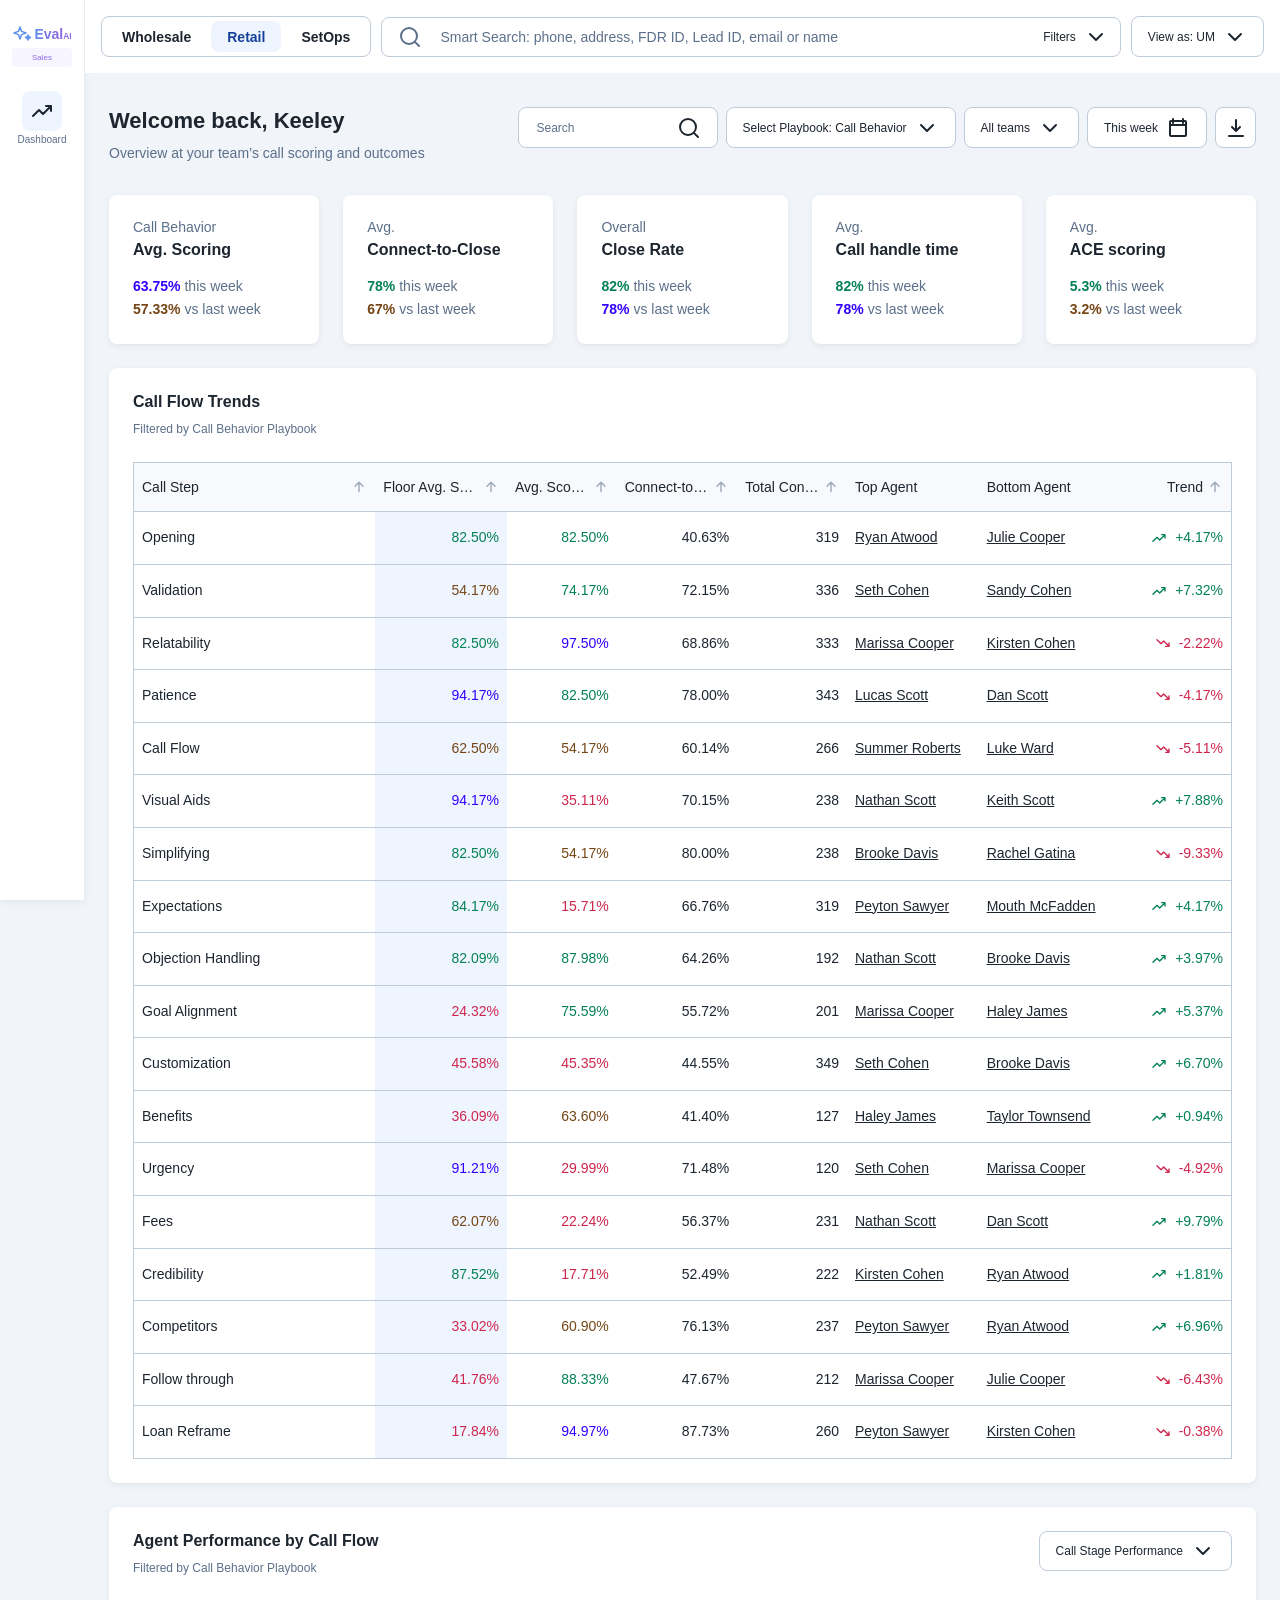
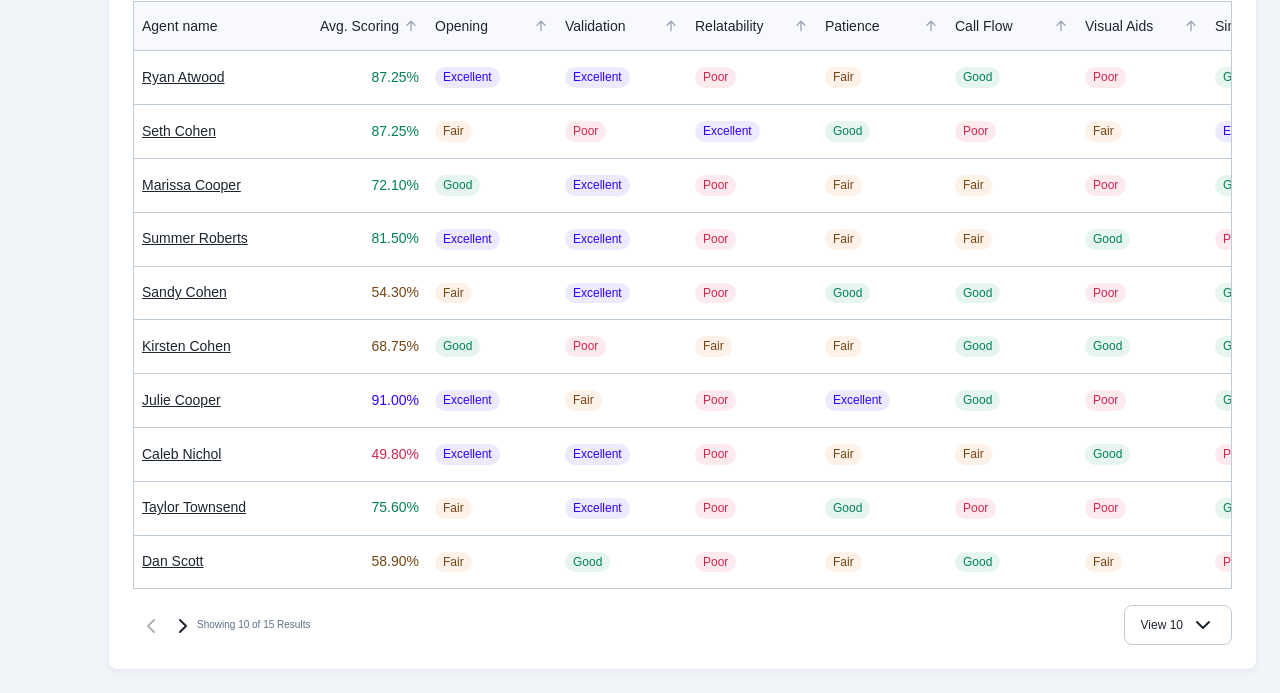
==== index.html @ 0d03b402 "Update EvalAI prototype with SetOps and Wholesale changes" ====
<!doctype html>
<html lang="en">
  <head>
    <meta charset="utf-8" />
    <meta name="viewport" content="width=device-width, initial-scale=1" />
    <title>EvalAI - Sales - Team Overview</title>
    <link rel="stylesheet" href="styles.css" />
    <link rel="stylesheet" href="wholesale.css" />
    <link rel="stylesheet" href="setops.css" />
  </head>
  <body>
    <svg width="0" height="0" style="position: absolute" aria-hidden="true">
      <defs>
        <symbol id="i-search" viewBox="0 0 24 24"><path fill="none" stroke="currentColor" stroke-width="2" stroke-linecap="round" d="M11 19a8 8 0 1 0 0-16 8 8 0 0 0 0 16Zm10 2-4.35-4.35"/></symbol>
        <symbol id="i-chevron" viewBox="0 0 24 24"><path fill="none" stroke="currentColor" stroke-width="2" stroke-linecap="round" stroke-linejoin="round" d="m6 9 6 6 6-6"/></symbol>
        <symbol id="i-calendar" viewBox="0 0 24 24"><path fill="none" stroke="currentColor" stroke-width="2" stroke-linecap="round" stroke-linejoin="round" d="M7 3v4m10-4v4M4 9h16M5 5h14a1 1 0 0 1 1 1v13a1 1 0 0 1-1 1H5a1 1 0 0 1-1-1V6a1 1 0 0 1 1-1Z"/></symbol>
        <symbol id="i-download" viewBox="0 0 24 24"><path fill="none" stroke="currentColor" stroke-width="2" stroke-linecap="round" stroke-linejoin="round" d="M12 4v11m0 0-4-4m4 4 4-4M5 20h14"/></symbol>
        <symbol id="i-sort" viewBox="0 0 24 24"><path fill="none" stroke="currentColor" stroke-width="2" stroke-linecap="round" stroke-linejoin="round" d="M12 19V5m0 0-6 6m6-6 6 6"/></symbol>
        <symbol id="i-trend-up" viewBox="0 0 24 24"><path fill="none" stroke="currentColor" stroke-width="2" stroke-linecap="round" stroke-linejoin="round" d="m3 17 6-6 4 4 8-8m0 0h-5m5 0v5"/></symbol>
        <symbol id="i-trend-down" viewBox="0 0 24 24"><path fill="none" stroke="currentColor" stroke-width="2" stroke-linecap="round" stroke-linejoin="round" d="m3 7 6 6 4-4 8 8m0 0h-5m5 0v-5"/></symbol>
        <symbol id="i-check" viewBox="0 0 24 24"><path fill="none" stroke="currentColor" stroke-width="2" stroke-linecap="round" stroke-linejoin="round" d="m5 12.5 4.5 4.5L19 7.5"/></symbol>
        <symbol id="i-play" viewBox="0 0 16 16"><path fill="currentColor" d="M4.5 2.8v10.4a.5.5 0 0 0 .76.43l8.3-5.2a.5.5 0 0 0 0-.86l-8.3-5.2a.5.5 0 0 0-.76.43Z"/></symbol>
        <symbol id="i-pause" viewBox="0 0 16 16"><path fill="currentColor" d="M4 2.5h2.5v11H4v-11Zm5.5 0H12v11H9.5v-11Z"/></symbol>
        <linearGradient id="achieve-grad" gradientUnits="userSpaceOnUse" x1="0" y1="14.4" x2="5.1" y2="8.7">
          <stop offset="0" stop-color="#1f99ff"/>
          <stop offset="0.5" stop-color="#3300ff"/>
          <stop offset="1" stop-color="#1fa1ff"/>
        </linearGradient>
        <symbol id="i-logo-achieve" viewBox="0 0 16 16">
          <path d="M6.86371 2.33287L3.65619 11.6659L5.08373 12.1582L6.67513 7.5283C6.99731 6.59064 7.91789 3.62012 7.91789 3.62012C7.91789 3.62012 8.83854 6.59064 9.16072 7.5283L10.606 11.7334H12.2029L8.97206 2.33287C8.84644 1.96731 8.45146 1.6001 7.91789 1.6001C7.38439 1.6001 6.98941 1.96731 6.86371 2.33287Z" fill="#1FA1FF"/>
          <path d="M11.6031 5.04167C11.2282 4.85844 11.0725 4.40536 11.2554 4.02964C11.3862 3.76077 11.655 3.60449 11.9347 3.60449C12.0458 3.60449 12.1586 3.62913 12.2652 3.68125L16 5.35982L14.0882 8.98666C13.9054 9.36231 13.4532 9.51836 13.0784 9.33513C12.7034 9.1519 12.5478 8.69882 12.7306 8.3231C12.8414 8.09544 13.2376 7.51693 13.614 6.98434L4.59127 10.0978L4.10136 8.66584L13.1241 5.55239C12.4996 5.36475 11.8306 5.15292 11.6031 5.04167Z" fill="#3300FF"/>
          <path d="M0 11.8789C0 10.7759 0.710234 9.83624 1.6972 9.49561L4.10135 8.66602L4.59126 10.098L2.18889 10.9262C1.79444 11.0623 1.5104 11.438 1.5104 11.8789C1.5104 12.4347 1.96164 12.8869 2.51629 12.8869C2.95627 12.8869 3.33397 12.6035 3.46988 12.208L3.68037 11.5957L5.10791 12.0881L4.8975 12.7007C4.55773 13.6895 3.61703 14.4005 2.51629 14.4005C1.12876 14.4005 0 13.2693 0 11.8789Z" fill="url(#achieve-grad)"/>
        </symbol>
        <symbol id="i-logo-fdr" viewBox="0 0 34 16" fill="#D02529">
          <path d="M0 12.7932L7.57405 16C7.76957 15.4728 7.99515 14.9664 8.24631 14.4829L0 12.7932Z"/>
          <path d="M15.0232 8.85534C15.0466 8.84987 15.0701 8.84558 15.0944 8.83966L11.8079 0.694387L13.5 9.36453C13.9677 9.15982 14.4494 8.99454 14.9462 8.87219L15.0232 8.85534Z"/>
          <path d="M13.1301 9.5348C13.2163 9.49392 13.3024 9.45306 13.3898 9.41361L8.60114 2.05549L11.919 10.2436C12.2853 9.99191 12.6629 9.7664 13.0554 9.57099L13.1301 9.5348Z"/>
          <path d="M11.3799 10.6391C11.5247 10.5242 11.6745 10.4141 11.8268 10.3078L5.71362 4.03259L10.5223 11.3898C10.7744 11.1432 11.037 10.9114 11.3084 10.6934L11.3799 10.6391Z"/>
          <path d="M9.83393 12.1236C10.0285 11.8973 10.2301 11.681 10.4389 11.4728L3.25852 6.54782L9.32787 12.7556C9.47017 12.5645 9.61648 12.3799 9.76768 12.2015L9.83393 12.1236Z"/>
          <path d="M9.24093 12.8741L1.3295 9.50612L8.34321 14.2985C8.39021 14.2128 8.43745 14.1273 8.48578 14.0423L8.54668 13.9382"/>
          <path d="M15.215 0L15.2233 8.81051C15.7635 8.6974 16.3171 8.63385 16.8826 8.62561L15.215 0Z"/>
          <path d="M33.8984 12.7932L26.3243 16C26.1288 15.4728 25.9032 14.9664 25.6521 14.4829L33.8984 12.7932Z"/>
          <path d="M18.8752 8.85534C18.8517 8.84987 18.8283 8.84558 18.804 8.83966L22.0905 0.694387L20.3983 9.36453C19.9307 9.15982 19.449 8.99454 18.9522 8.87219L18.8752 8.85534Z"/>
          <path d="M20.7683 9.5348C20.6821 9.49392 20.596 9.45306 20.5086 9.41361L25.2973 2.05549L21.9794 10.2436C21.6131 9.99191 21.2354 9.7664 20.843 9.57099L20.7683 9.5348Z"/>
          <path d="M22.5185 10.6391C22.3737 10.5242 22.2239 10.4141 22.0716 10.3078L28.1848 4.03259L23.3761 11.3898C23.124 11.1432 22.8614 10.9114 22.59 10.6934L22.5185 10.6391Z"/>
          <path d="M24.0645 12.1236C23.8699 11.8973 23.6683 11.681 23.4595 11.4728L30.6399 6.54782L24.5705 12.7556C24.4282 12.5645 24.2819 12.3799 24.1307 12.2015L24.0645 12.1236Z"/>
          <path d="M24.6575 12.8741L32.5689 9.50612L25.5552 14.2985C25.5082 14.2128 25.461 14.1273 25.4126 14.0423L25.3517 13.9382"/>
          <path d="M18.6834 0L18.6751 8.81051C18.1349 8.6974 17.5813 8.63385 17.0158 8.62561L18.6834 0Z"/>
        </symbol>
        <symbol id="i-sparkle" viewBox="0 0 20 20"><path fill="none" stroke="#5c8feb" stroke-width="1.5" stroke-linejoin="round" d="M8 3l1.6 4.4L14 9l-4.4 1.6L8 15l-1.6-4.4L2 9l4.4-1.6L8 3Zm8 8 .7 1.8 1.8.7-1.8.7L16 16l-.7-1.8-1.8-.7 1.8-.7L16 11Z"/></symbol>
        <symbol id="i-check-circle" viewBox="0 0 24 24"><path fill="none" stroke="currentColor" stroke-width="2" stroke-linecap="round" stroke-linejoin="round" d="M12 21a9 9 0 1 0 0-18 9 9 0 0 0 0 18Zm-4-9 3 3 5-6"/></symbol>
        <symbol id="i-x-circle" viewBox="0 0 24 24"><path fill="none" stroke="currentColor" stroke-width="2" stroke-linecap="round" stroke-linejoin="round" d="M12 21a9 9 0 1 0 0-18 9 9 0 0 0 0 18Zm-3-12 6 6m0-6-6 6"/></symbol>
        <symbol id="i-flag" viewBox="0 0 24 24"><path fill="none" stroke="currentColor" stroke-width="2" stroke-linecap="round" stroke-linejoin="round" d="M5 21V4m0 0h12l-2.5 4L17 12H5"/></symbol>
        <symbol id="i-grid" viewBox="0 0 24 24"><path fill="none" stroke="currentColor" stroke-width="2" stroke-linecap="round" stroke-linejoin="round" d="M4 4h7v7H4V4Zm9 0h7v7h-7V4ZM4 13h7v7H4v-7Zm9 0h7v7h-7v-7Z"/></symbol>
      </defs>
    </svg>

    <nav class="sidenav" aria-label="Primary">
      <div class="logo">
        <div class="logo-mark">
          <svg width="20" height="20"><use href="#i-sparkle" /></svg>
          <span class="logo-text">Eval<small>AI</small></span>
        </div>
        <div class="logo-badge" id="logo-badge">Sales</div>
      </div>
      <a class="nav-item" id="nav-dash" href="#/" aria-current="page">
        <span class="icon-btn"><svg width="24" height="24"><use href="#i-trend-up" /></svg></span>
        Dashboard
      </a>
      <a class="nav-item" id="nav-matrix" href="#/setops/matrix" hidden>
        <span class="icon-btn"><svg width="24" height="24"><use href="#i-grid" /></svg></span>
        Matrix
      </a>
      <a class="nav-item" id="nav-complaints" href="#/wholesale/complaints" hidden>
        <span class="icon-btn"><svg width="24" height="24"><use href="#i-flag" /></svg></span>
        Complaints
      </a>
    </nav>

    <header class="topbar">
      <div class="seg" id="line-toggle" role="group" aria-label="Line of business">
        <button type="button" data-line="Wholesale" aria-pressed="false">Wholesale</button>
        <button type="button" data-line="Retail" aria-pressed="true">Retail</button>
        <button type="button" data-line="SetOps" aria-pressed="false">SetOps</button>
      </div>
      <div class="gs" id="gs">
        <div class="sr-box gs-bar" id="sr-box">
          <svg width="24" height="24"><use href="#i-search" /></svg>
          <span class="sr-toks" id="sr-toks"></span>
          <input id="sr-input" type="text" autocomplete="off" aria-label="Smart Search: find calls by phone, address, FDR ID, Lead ID, email or name" aria-controls="sr-panel" aria-expanded="false" />
          <button class="gs-x" id="sg-x" type="button" aria-label="Clear search and filters" hidden>×</button>
          <button class="sr-btn" id="sr-filter-btn" type="button" aria-expanded="false" aria-controls="sr-panel">
            Filters<span class="sr-badge" id="sr-badge" hidden></span>
            <svg width="24" height="24"><use href="#i-chevron" /></svg>
          </button>
        </div>
        <div class="gs-panel" id="sr-panel" role="region" aria-label="Smart Search options" hidden>
          <div class="sr-group">
            <div class="gs-head">
              <h3>Search by</h3>
              <div class="gs-match" id="sg-match" role="group" aria-label="Match mode">
                <span>Match</span>
                <button class="sr-opt" type="button" data-match="any" aria-pressed="true">Any field</button>
                <button class="sr-opt" type="button" data-match="all" aria-pressed="false">All fields</button>
              </div>
            </div>
            <div class="gs-fields" id="sg-fields">
              <label>Phone (ANI)<input data-sf="phone" type="text" autocomplete="off" placeholder="(480) 555-0142" /></label>
              <label>Address<input data-sf="address" type="text" autocomplete="off" placeholder="123 Main St" /></label>
              <label>Lead ID<input data-sf="lead" type="text" autocomplete="off" placeholder="#482113" /></label>
              <label>FDR ID<input data-sf="fdr" type="text" autocomplete="off" placeholder="FDR-48213" /></label>
              <label>Email<input data-sf="email" type="text" autocomplete="off" placeholder="jane@example.com" /></label>
              <label>Customer name<input data-sf="customer" type="text" autocomplete="off" placeholder="Jane Smith" /></label>
            </div>
            <p class="sr-hint">Fill in one or several fields. Use commas for more than one value in a field (any of them matches). "Any field" returns calls matching any value; "All fields" requires a match in every field you filled in.</p>
          </div>
          <div class="sr-groups" id="sr-groups"></div>
          <div class="sr-groups">
            <div class="sr-group">
              <h3>Call duration (minutes)</h3>
              <div class="sr-range">
                <input id="sr-dur-min" type="number" min="0" step="0.5" placeholder="Min" aria-label="Minimum duration in minutes" />
                <span>to</span>
                <input id="sr-dur-max" type="number" min="0" step="0.5" placeholder="Max" aria-label="Maximum duration in minutes" />
              </div>
            </div>
            <div class="sr-group">
              <h3>Eligible debt (%)</h3>
              <div class="sr-range">
                <input id="sr-debt-min" type="number" min="0" max="100" placeholder="Min" aria-label="Minimum eligible debt percent" />
                <span>to</span>
                <input id="sr-debt-max" type="number" min="0" max="100" placeholder="Max" aria-label="Maximum eligible debt percent" />
              </div>
            </div>
          </div>
          <div class="gs-foot">
            <span class="gs-count" id="sg-count" aria-live="polite"></span>
            <button class="text-btn" id="sg-clear" type="button">Clear all</button>
            <button class="gs-go" id="sg-go" type="button">View results</button>
          </div>
        </div>
      </div>
      <div class="dd" id="dd-role">
        <button class="dd-trigger" type="button" aria-haspopup="listbox" aria-label="View the Sales dashboard as a UM or an SM"></button>
        <div class="dd-menu" role="listbox"></div>
      </div>
      <div class="dd" id="dd-so-user" hidden>
        <button class="dd-trigger" type="button" aria-haspopup="listbox" aria-label="Prototype only: view SetOps as a different user"></button>
        <div class="dd-menu" role="listbox"></div>
      </div>
    </header>

    <!-- SetOps: entry dashboard (3283:5658) -->
    <main class="page" id="page-sodash" hidden>
      <header class="page-header">
        <div>
          <h1 id="sod-h1">Welcome back, Simone</h1>
          <p id="sod-sub">Overview at your teams call scoring and outcomes.</p>
        </div>
        <div class="filters">
          <label class="field">
            <input id="sod-search" type="search" placeholder="Search" aria-label="Search workgroups and agents" />
            <svg width="24" height="24"><use href="#i-search" /></svg>
          </label>
          <div class="dd" id="dd-sod-wg">
            <button class="dd-trigger" type="button" aria-haspopup="listbox"></button>
            <div class="dd-menu" role="listbox"></div>
          </div>
          <div class="dd" id="dd-sod-tag">
            <button class="dd-trigger" type="button" aria-haspopup="listbox"></button>
            <div class="dd-menu" role="listbox"></div>
          </div>
          <div class="dd" id="dd-sod-stage">
            <button class="dd-trigger" type="button" aria-haspopup="listbox"></button>
            <div class="dd-menu" role="listbox"></div>
          </div>
          <div class="dd" id="dd-sod-level">
            <button class="dd-trigger" type="button" aria-haspopup="listbox"></button>
            <div class="dd-menu" role="listbox"></div>
          </div>
          <div class="dd" id="dd-sod-dir">
            <button class="dd-trigger" type="button" aria-haspopup="listbox"></button>
            <div class="dd-menu" role="listbox"></div>
          </div>
          <div class="dd" id="dd-sod-date">
            <button class="dd-trigger" type="button" aria-haspopup="listbox"></button>
            <div class="dd-menu" role="listbox"></div>
          </div>
          <button class="icon-btn" id="sod-download" type="button" aria-label="Download agent performance as CSV">
            <svg width="24" height="24"><use href="#i-download" /></svg>
          </button>
        </div>
      </header>

      <div class="content">
        <section class="kpi-row so-kpis" id="sod-kpis" aria-label="Key metrics"></section>
        <div class="so-split">
          <section class="card">
            <div class="section-head"><h2>Workgroup Performance</h2></div>
            <div class="table-wrap"><table id="sod-wg"></table></div>
          </section>
          <section class="card">
            <div class="section-head"><h2>Performance by Call Stage</h2></div>
            <div class="table-wrap"><table id="sod-stages"></table></div>
          </section>
        </div>

        <section class="card">
          <div class="section-head"><h2>Agent Performance</h2></div>
          <div class="table-wrap"><table id="sod-agents" class="wide"></table></div>
          <nav class="pager" aria-label="Agent table pagination">
            <div class="pager-left">
              <button class="pg-btn pg-prev" id="sod-a-prev" type="button" aria-label="Previous page"><svg width="24" height="24"><use href="#i-chevron" /></svg></button>
              <button class="pg-btn pg-next" id="sod-a-next" type="button" aria-label="Next page"><svg width="24" height="24"><use href="#i-chevron" /></svg></button>
              <span class="pager-text" id="sod-a-text"></span>
            </div>
            <div class="dd up" id="dd-sod-a-size">
              <button class="dd-trigger" type="button" aria-haspopup="listbox"></button>
              <div class="dd-menu" role="listbox"></div>
            </div>
          </nav>
        </section>
      </div>
    </main>

    <!-- SetOps: Agent Matrix (agents by call stage) -->
    <main class="page" id="page-somatrix" hidden>
      <a class="back" href="#/setops"><svg width="16" height="16"><use href="#i-chevron" /></svg>Dashboard</a>
      <header class="page-header">
        <div>
          <h1>Agent Matrix</h1>
          <p id="som-sub"></p>
        </div>
        <div class="filters">
          <label class="field">
            <input id="som-search" type="search" placeholder="Search agents" aria-label="Search agents" />
            <svg width="24" height="24"><use href="#i-search" /></svg>
          </label>
          <div class="dd" id="dd-som-wg">
            <button class="dd-trigger" type="button" aria-haspopup="listbox"></button>
            <div class="dd-menu" role="listbox"></div>
          </div>
          <div class="dd" id="dd-som-sup">
            <button class="dd-trigger" type="button" aria-haspopup="listbox"></button>
            <div class="dd-menu" role="listbox"></div>
          </div>
          <div class="dd" id="dd-som-stage">
            <button class="dd-trigger" type="button" aria-haspopup="listbox"></button>
            <div class="dd-menu" role="listbox"></div>
          </div>
          <div class="dd" id="dd-som-level">
            <button class="dd-trigger" type="button" aria-haspopup="listbox"></button>
            <div class="dd-menu" role="listbox"></div>
          </div>
          <div class="dd" id="dd-som-dir">
            <button class="dd-trigger" type="button" aria-haspopup="listbox"></button>
            <div class="dd-menu" role="listbox"></div>
          </div>
          <button class="icon-btn" id="som-download" type="button" aria-label="Download agent matrix as CSV">
            <svg width="24" height="24"><use href="#i-download" /></svg>
          </button>
        </div>
      </header>

      <div class="content">
        <section class="card">
          <div class="so-legend" id="som-legend" role="group" aria-label="Filter by performance level"></div>
          <div class="table-wrap so-matrix-wrap"><table id="som-grid" class="so-matrix"></table></div>
        </section>
      </div>
    </main>

    <!-- SetOps: Call Records (drill-down from dashboard, matrix and agent view) -->
    <main class="page" id="page-socalls" hidden>
      <a class="back" id="sol-back" href="#/setops"><svg width="16" height="16"><use href="#i-chevron" /></svg><span id="sol-back-name">Dashboard</span></a>
      <header class="page-header">
        <div>
          <h1>Call Records</h1>
          <p id="sol-sub"></p>
        </div>
        <div class="filters">
          <div class="dd" id="dd-sol-agent">
            <button class="dd-trigger" type="button" aria-haspopup="listbox"></button>
            <div class="dd-menu" role="listbox"></div>
          </div>
          <div class="dd" id="dd-sol-wg">
            <button class="dd-trigger" type="button" aria-haspopup="listbox"></button>
            <div class="dd-menu" role="listbox"></div>
          </div>
          <div class="dd" id="dd-sol-stage">
            <button class="dd-trigger" type="button" aria-haspopup="listbox"></button>
            <div class="dd-menu" role="listbox"></div>
          </div>
          <div class="dd" id="dd-sol-level">
            <button class="dd-trigger" type="button" aria-haspopup="listbox"></button>
            <div class="dd-menu" role="listbox"></div>
          </div>
          <div class="dd" id="dd-sol-tag">
            <button class="dd-trigger" type="button" aria-haspopup="listbox"></button>
            <div class="dd-menu" role="listbox"></div>
          </div>
          <div class="dd" id="dd-sol-dir">
            <button class="dd-trigger" type="button" aria-haspopup="listbox"></button>
            <div class="dd-menu" role="listbox"></div>
          </div>
          <button class="icon-btn" id="sol-download" type="button" aria-label="Download call records as CSV">
            <svg width="24" height="24"><use href="#i-download" /></svg>
          </button>
        </div>
      </header>

      <div class="content">
        <section class="kpi-row so-kpis" id="sol-kpis" aria-label="Key metrics"></section>
        <section class="card">
          <div class="section-head"><h2>Calls</h2></div>
          <div class="table-wrap"><table id="sol-table"></table></div>
          <nav class="pager" aria-label="Call records pagination">
            <div class="pager-left">
              <button class="pg-btn pg-prev" id="sol-prev" type="button" aria-label="Previous page"><svg width="24" height="24"><use href="#i-chevron" /></svg></button>
              <button class="pg-btn pg-next" id="sol-next" type="button" aria-label="Next page"><svg width="24" height="24"><use href="#i-chevron" /></svg></button>
              <span class="pager-text" id="sol-text"></span>
            </div>
            <div class="dd up" id="dd-sol-size">
              <button class="dd-trigger" type="button" aria-haspopup="listbox"></button>
              <div class="dd-menu" role="listbox"></div>
            </div>
          </nav>
        </section>
      </div>
    </main>

    <!-- SetOps: agent view, outbound (2470:25844) and inbound (2470:26722) -->
    <main class="page" id="page-soagent" hidden>
      <a class="back" href="#/setops"><svg width="16" height="16"><use href="#i-chevron" /></svg>Dashboard</a>
      <header class="page-header">
        <div>
          <div class="agent-title">
            <span class="avatar" id="soa-avatar" aria-hidden="true"></span>
            <h1 id="soa-name"></h1>
          </div>
        </div>
        <div class="filters">
          <div class="dd" id="dd-soa-tag">
            <button class="dd-trigger" type="button" aria-haspopup="listbox"></button>
            <div class="dd-menu" role="listbox"></div>
          </div>
          <div class="dd" id="dd-soa-stage">
            <button class="dd-trigger" type="button" aria-haspopup="listbox"></button>
            <div class="dd-menu" role="listbox"></div>
          </div>
          <div class="dd" id="dd-soa-dir">
            <button class="dd-trigger" type="button" aria-haspopup="listbox"></button>
            <div class="dd-menu" role="listbox"></div>
          </div>
          <div class="dd" id="dd-soa-date">
            <button class="dd-trigger" type="button" aria-haspopup="listbox"></button>
            <div class="dd-menu" role="listbox"></div>
          </div>
          <button class="icon-btn" id="soa-download" type="button" aria-label="Download recent calls as CSV">
            <svg width="24" height="24"><use href="#i-download" /></svg>
          </button>
        </div>
      </header>

      <div class="content">
        <section class="kpi-row so-kpis" id="soa-kpis" aria-label="Key metrics"></section>

        <section class="card">
          <div class="section-head"><h2>Performance by Call Stage</h2></div>
          <div class="table-wrap"><table id="soa-stages"></table></div>
        </section>

        <section class="card">
          <div class="section-head"><h2>Recent Calls</h2></div>
          <div class="table-wrap"><table id="soa-calls"></table></div>
          <nav class="pager" aria-label="Recent calls pagination">
            <div class="pager-left">
              <button class="pg-btn pg-prev" id="soa-c-prev" type="button" aria-label="Previous page"><svg width="24" height="24"><use href="#i-chevron" /></svg></button>
              <button class="pg-btn pg-next" id="soa-c-next" type="button" aria-label="Next page"><svg width="24" height="24"><use href="#i-chevron" /></svg></button>
              <span class="pager-text" id="soa-c-text"></span>
            </div>
            <div class="dd up" id="dd-soa-c-size">
              <button class="dd-trigger" type="button" aria-haspopup="listbox"></button>
              <div class="dd-menu" role="listbox"></div>
            </div>
          </nav>
        </section>
      </div>
    </main>

    <!-- SetOps: call details, results (2893:8350) and transcript (2885:7672) -->
    <main class="page" id="page-socall" hidden>
      <a class="back" id="soc-back" href="#/setops"><svg width="16" height="16"><use href="#i-chevron" /></svg><span id="soc-back-name"></span></a>
      <header class="page-header">
        <div>
          <h1 id="soc-title"></h1>
        </div>
      </header>

      <div class="cd-grid">
        <aside class="cd-side">
          <section class="card stack" id="soc-overview"></section>
          <section class="card stack" id="soc-steps"></section>
          <section class="card stack" id="soc-summary"></section>
        </aside>
        <section class="card cd-panel">
          <div class="cd-panel-head">
            <div>
              <h2>Call Details</h2>
              <p id="soc-meta"></p>
            </div>
            <div class="cd-tools">
              <div class="seg" id="soc-tabs" role="group" aria-label="Call view">
                <button type="button" data-tab="transcript" aria-pressed="false">Transcript</button>
                <button type="button" data-tab="results" aria-pressed="true">Results</button>
              </div>
              <button class="so-dl" id="soc-download" type="button" aria-label="Download call as CSV">
                <svg width="24" height="24"><use href="#i-download" /></svg>
              </button>
            </div>
          </div>
          <div id="soc-results"></div>
          <div id="soc-transcript" hidden></div>
        </section>
      </div>

      <div class="player" id="soc-player">
        <button class="player-btn" id="soc-play" type="button" aria-label="Play call"></button>
        <div class="player-track" id="soc-track" role="slider" aria-label="Call position" tabindex="0"><i id="soc-fill"></i></div>
        <span class="player-time" id="soc-time"></span>
      </div>
    </main>

    <!-- Wholesale: entry dashboard (4106:13345) -->
    <main class="page" id="page-wsdash" hidden>
      <header class="page-header">
        <div>
          <h1>Welcome back, Nathan</h1>
          <p>An overview of partners and compliance scoring.</p>
        </div>
        <div class="filters">
          <label class="field">
            <input id="wsd-search" type="search" placeholder="Search" aria-label="Search partners" />
            <svg width="24" height="24"><use href="#i-search" /></svg>
          </label>
          <div class="dd" id="dd-wsd-date">
            <button class="dd-trigger" type="button" aria-haspopup="listbox"></button>
            <div class="dd-menu" role="listbox"></div>
          </div>
          <button class="icon-btn" id="wsd-download" type="button" aria-label="Download partner performance as CSV">
            <svg width="24" height="24"><use href="#i-download" /></svg>
          </button>
        </div>
      </header>

      <div class="content">
        <section class="kpi-row ws-kpis" id="wsd-kpis" aria-label="Key metrics"></section>
        <div class="ws-split">
          <section class="card">
            <div class="section-head"><h2>Partner Performance</h2></div>
            <div class="table-wrap"><table id="wsd-partners"></table></div>
          </section>
          <section class="card">
            <div class="section-head"><h2>Category Performance</h2></div>
            <div class="table-wrap"><table id="wsd-cats"></table></div>
          </section>
        </div>
      </div>
    </main>

    <!-- Wholesale: partner overview (4106:14405) -->
    <main class="page" id="page-wspartner" hidden>
      <a class="back" href="#/wholesale"><svg width="16" height="16"><use href="#i-chevron" /></svg>Dashboard</a>
      <header class="page-header">
        <div>
          <h1 id="wp-name"></h1>
          <p>Detailed view for partner’s performance</p>
        </div>
        <div class="filters">
          <label class="field">
            <input id="wp-search" type="search" placeholder="Search" aria-label="Search agents and calls" />
            <svg width="24" height="24"><use href="#i-search" /></svg>
          </label>
          <div class="dd" id="dd-wp-agent">
            <button class="dd-trigger" type="button" aria-haspopup="listbox"></button>
            <div class="dd-menu" role="listbox"></div>
          </div>
          <div class="dd" id="dd-wp-date">
            <button class="dd-trigger" type="button" aria-haspopup="listbox"></button>
            <div class="dd-menu" role="listbox"></div>
          </div>
          <button class="icon-btn" id="wp-download" type="button" aria-label="Download recent calls as CSV">
            <svg width="24" height="24"><use href="#i-download" /></svg>
          </button>
        </div>
      </header>

      <div class="content">
        <section class="kpi-row ws-kpis" id="wp-kpis" aria-label="Key metrics"></section>

        <section class="card">
          <div class="section-head"><h2>Agent Performance</h2></div>
          <div class="table-wrap"><table id="wp-agents"></table></div>
          <nav class="pager" aria-label="Agent table pagination">
            <div class="pager-left">
              <button class="pg-btn pg-prev" id="wp-a-prev" type="button" aria-label="Previous page"><svg width="24" height="24"><use href="#i-chevron" /></svg></button>
              <button class="pg-btn pg-next" id="wp-a-next" type="button" aria-label="Next page"><svg width="24" height="24"><use href="#i-chevron" /></svg></button>
              <span class="pager-text" id="wp-a-text"></span>
            </div>
            <div class="dd up" id="dd-wp-a-size">
              <button class="dd-trigger" type="button" aria-haspopup="listbox"></button>
              <div class="dd-menu" role="listbox"></div>
            </div>
          </nav>
        </section>

        <section class="card">
          <div class="section-head"><h2>Category Performance</h2></div>
          <div class="table-wrap"><table id="wp-cats"></table></div>
        </section>

        <section class="card">
          <div class="section-head"><h2>Complaints</h2><p id="wp-complaints-sub"></p></div>
          <div class="table-wrap"><table id="wp-complaints"></table></div>
        </section>

        <section class="card">
          <div class="section-head"><h2>Recent Calls</h2></div>
          <div class="table-wrap"><table id="wp-calls"></table></div>
          <nav class="pager" aria-label="Recent calls pagination">
            <div class="pager-left">
              <button class="pg-btn pg-prev" id="wp-c-prev" type="button" aria-label="Previous page"><svg width="24" height="24"><use href="#i-chevron" /></svg></button>
              <button class="pg-btn pg-next" id="wp-c-next" type="button" aria-label="Next page"><svg width="24" height="24"><use href="#i-chevron" /></svg></button>
              <span class="pager-text" id="wp-c-text"></span>
            </div>
            <div class="dd up" id="dd-wp-c-size">
              <button class="dd-trigger" type="button" aria-haspopup="listbox"></button>
              <div class="dd-menu" role="listbox"></div>
            </div>
          </nav>
        </section>
      </div>
    </main>

    <!-- Wholesale: agent overview (4106:16429) -->
    <main class="page" id="page-wsagent" hidden>
      <a class="back" id="wa-back" href="#/wholesale"><svg width="16" height="16"><use href="#i-chevron" /></svg><span id="wa-back-name"></span></a>
      <header class="page-header">
        <div>
          <h1 id="wa-name"></h1>
          <div class="subheader">
            <span class="tag"><span class="k">Partner:</span><a class="agent-link" id="wa-partner" href="#/wholesale"></a></span>
          </div>
        </div>
        <div class="filters">
          <label class="field">
            <input id="wa-search" type="search" placeholder="Search" aria-label="Search calls" />
            <svg width="24" height="24"><use href="#i-search" /></svg>
          </label>
          <div class="dd" id="dd-wa-date">
            <button class="dd-trigger" type="button" aria-haspopup="listbox"></button>
            <div class="dd-menu" role="listbox"></div>
          </div>
          <button class="icon-btn" id="wa-download" type="button" aria-label="Download recent calls as CSV">
            <svg width="24" height="24"><use href="#i-download" /></svg>
          </button>
        </div>
      </header>

      <div class="content">
        <section class="kpi-row ws-kpis" id="wa-kpis" aria-label="Key metrics"></section>

        <section class="card">
          <div class="section-head"><h2>Performance by Category</h2></div>
          <div class="table-wrap"><table id="wa-cats"></table></div>
        </section>

        <section class="card">
          <div class="section-head"><h2>Recent Calls</h2></div>
          <div class="table-wrap"><table id="wa-calls"></table></div>
          <nav class="pager" aria-label="Recent calls pagination">
            <div class="pager-left">
              <button class="pg-btn pg-prev" id="wa-c-prev" type="button" aria-label="Previous page"><svg width="24" height="24"><use href="#i-chevron" /></svg></button>
              <button class="pg-btn pg-next" id="wa-c-next" type="button" aria-label="Next page"><svg width="24" height="24"><use href="#i-chevron" /></svg></button>
              <span class="pager-text" id="wa-c-text"></span>
            </div>
            <div class="dd up" id="dd-wa-c-size">
              <button class="dd-trigger" type="button" aria-haspopup="listbox"></button>
              <div class="dd-menu" role="listbox"></div>
            </div>
          </nav>
        </section>
      </div>
    </main>

    <!-- Wholesale: call details, categories (4106:20703) and transcript (4106:21230) -->
    <main class="page" id="page-wscall" hidden>
      <a class="back" id="wc-back" href="#/wholesale"><svg width="16" height="16"><use href="#i-chevron" /></svg><span id="wc-back-name"></span></a>
      <header class="page-header">
        <div>
          <h1>Call Details</h1>
        </div>
        <div class="filters">
          <label class="field" id="wc-search-field" hidden>
            <input id="wc-search" type="search" placeholder="Search" aria-label="Search this call" />
            <svg width="24" height="24"><use href="#i-search" /></svg>
          </label>
          <button class="icon-btn" id="wc-download" type="button" aria-label="Download call as CSV">
            <svg width="24" height="24"><use href="#i-download" /></svg>
          </button>
        </div>
      </header>

      <div class="wcd-banner" id="wc-complaint" hidden></div>

      <section class="card cd-panel">
        <div class="cd-panel-head">
          <div>
            <h2>Call Results</h2>
            <p id="wc-meta"></p>
          </div>
          <div class="cd-tools">
            <div class="dd" id="dd-wc-sort">
              <button class="dd-trigger" type="button" aria-haspopup="listbox"></button>
              <div class="dd-menu" role="listbox"></div>
            </div>
            <div class="seg" id="wc-tabs" role="group" aria-label="Call view">
              <button type="button" data-tab="categories" aria-pressed="true">Categories</button>
              <button type="button" data-tab="transcript" aria-pressed="false">Transcript</button>
            </div>
          </div>
        </div>
        <div id="wc-cats"></div>
        <div id="wc-transcript" hidden></div>
      </section>

      <div class="player" id="wc-player">
        <button class="player-btn" id="wc-play" type="button" aria-label="Play call"></button>
        <div class="player-track" id="wc-track" role="slider" aria-label="Call position" tabindex="0"><i id="wc-fill"></i></div>
        <span class="player-time" id="wc-time"></span>
      </div>
    </main>

    <!-- Wholesale: complaints tracker (possible MVP+) -->
    <main class="page" id="page-wscomplaints" hidden>
      <header class="page-header">
        <div>
          <h1>Complaints</h1>
          <p id="wcl-sub"></p>
        </div>
        <div class="filters">
          <label class="field">
            <input id="wcl-search" type="search" placeholder="Search" aria-label="Search complaints" />
            <svg width="24" height="24"><use href="#i-search" /></svg>
          </label>
          <div class="dd" id="dd-wcl-tier">
            <button class="dd-trigger" type="button" aria-haspopup="listbox"></button>
            <div class="dd-menu" role="listbox"></div>
          </div>
          <div class="dd" id="dd-wcl-status">
            <button class="dd-trigger" type="button" aria-haspopup="listbox"></button>
            <div class="dd-menu" role="listbox"></div>
          </div>
          <div class="dd" id="dd-wcl-partner">
            <button class="dd-trigger" type="button" aria-haspopup="listbox"></button>
            <div class="dd-menu" role="listbox"></div>
          </div>
          <div class="dd" id="dd-wcl-role">
            <button class="dd-trigger" type="button" aria-haspopup="listbox" aria-label="Prototype only: view complaints as a different team"></button>
            <div class="dd-menu" role="listbox"></div>
          </div>
          <button class="icon-btn" id="wcl-download" type="button" aria-label="Download complaints as CSV">
            <svg width="24" height="24"><use href="#i-download" /></svg>
          </button>
        </div>
      </header>

      <div class="content">
        <section class="kpi-row ws-kpis" id="wcl-kpis" aria-label="Key metrics"></section>

        <section class="card">
          <div class="section-head"><h2>Complaint Tracker</h2></div>
          <div class="table-wrap"><table id="wcl-table"></table></div>
          <nav class="pager" aria-label="Complaints pagination">
            <div class="pager-left">
              <button class="pg-btn pg-prev" id="wcl-prev" type="button" aria-label="Previous page"><svg width="24" height="24"><use href="#i-chevron" /></svg></button>
              <button class="pg-btn pg-next" id="wcl-next" type="button" aria-label="Next page"><svg width="24" height="24"><use href="#i-chevron" /></svg></button>
              <span class="pager-text" id="wcl-text"></span>
            </div>
            <div class="dd up" id="dd-wcl-size">
              <button class="dd-trigger" type="button" aria-haspopup="listbox"></button>
              <div class="dd-menu" role="listbox"></div>
            </div>
          </nav>
        </section>

        <section class="card">
          <div class="section-head split">
            <div>
              <h2>Monthly View by Partner</h2>
              <p>Complaints grouped by the month they were received.</p>
            </div>
            <div class="dd" id="dd-wcm-month">
              <button class="dd-trigger" type="button" aria-haspopup="listbox"></button>
              <div class="dd-menu" role="listbox"></div>
            </div>
          </div>
          <div class="table-wrap"><table id="wcm-table"></table></div>
        </section>
      </div>
    </main>

    <!-- Wholesale: complaint details (possible MVP+) -->
    <main class="page" id="page-wscomplaint" hidden>
      <a class="back" id="wcd-back" href="#/wholesale/complaints"><svg width="16" height="16"><use href="#i-chevron" /></svg><span id="wcd-back-name">Complaints</span></a>
      <header class="page-header">
        <div>
          <h1 id="wcd-title"></h1>
          <div class="subheader" id="wcd-tags"></div>
        </div>
      </header>

      <div class="wcd-grid">
        <aside class="wcd-col">
          <section class="card stack" id="wcd-summary"></section>
          <section class="card stack" id="wcd-activity"></section>
        </aside>
        <div class="wcd-col">
          <section class="card stack" id="wcd-progress"></section>
          <section class="card stack" id="wcd-call"></section>
          <section class="card stack" id="wcd-coaching"></section>
        </div>
      </div>
    </main>

    <main class="page" id="page-team">
      <a class="back" id="team-back" href="#/" hidden><svg width="16" height="16"><use href="#i-chevron" /></svg>Department Overview</a>
      <header class="page-header">
        <div>
          <h1 id="team-h1">Welcome back, Keeley</h1>
          <p id="team-sub">Overview at your team’s call scoring and outcomes</p>
        </div>
        <div class="filters">
          <label class="field">
            <input id="search" type="search" placeholder="Search" aria-label="Search" />
            <svg width="24" height="24"><use href="#i-search" /></svg>
          </label>
          <div class="dd" id="dd-playbook" data-prefix="Select Playbook: ">
            <button class="dd-trigger" type="button" aria-haspopup="listbox"></button>
            <div class="dd-menu" role="listbox"></div>
          </div>
          <div class="dd" id="dd-team">
            <button class="dd-trigger" type="button" aria-haspopup="listbox"></button>
            <div class="dd-menu" role="listbox"></div>
          </div>
          <div class="dd" id="dd-date" data-icon="calendar">
            <button class="dd-trigger" type="button" aria-haspopup="listbox"></button>
            <div class="dd-menu" role="listbox"></div>
          </div>
          <button class="icon-btn" id="download" type="button" aria-label="Download agent table as CSV">
            <svg width="24" height="24"><use href="#i-download" /></svg>
          </button>
        </div>
      </header>

      <div class="content">
        <section class="kpi-row" id="kpis" aria-label="Key metrics"></section>

        <section class="card">
          <div class="section-head">
            <h2>Call Flow Trends</h2>
            <p class="filter-note">Filtered by Call Behavior Playbook</p>
          </div>
          <div class="table-wrap">
            <table id="steps-table"></table>
          </div>
        </section>

        <section class="card">
          <div class="section-head split">
            <div>
              <h2 id="agents-title"></h2>
              <p id="agents-note"></p>
            </div>
            <div class="dd" id="dd-view">
              <button class="dd-trigger" type="button" aria-haspopup="listbox"></button>
              <div class="dd-menu" role="listbox"></div>
            </div>
          </div>
          <div class="table-wrap">
            <table id="agents-table"></table>
          </div>
          <nav class="pager" aria-label="Agent table pagination">
            <div class="pager-left">
              <button class="pg-btn pg-prev" id="pg-prev" type="button" aria-label="Previous page"><svg width="24" height="24"><use href="#i-chevron" /></svg></button>
              <button class="pg-btn pg-next" id="pg-next" type="button" aria-label="Next page"><svg width="24" height="24"><use href="#i-chevron" /></svg></button>
              <span class="pager-text" id="pager-text"></span>
            </div>
            <div class="dd up" id="dd-size">
              <button class="dd-trigger" type="button" aria-haspopup="listbox"></button>
              <div class="dd-menu" role="listbox"></div>
            </div>
          </nav>
        </section>
      </div>
    </main>

    <main class="page" id="page-search" hidden>
      <header class="page-header">
        <div>
          <h1>Call Results</h1>
          <p>Use the Smart Search in the top bar to find calls by phone number, address, FDR ID, Lead ID, email or name</p>
        </div>
        <div class="filters">
          <div class="dd" id="dd-sr-playbook">
            <button class="dd-trigger" type="button" aria-haspopup="listbox"></button>
            <div class="dd-menu" role="listbox"></div>
          </div>
          <button class="icon-btn" id="sr-download" type="button" aria-label="Download call results as CSV">
            <svg width="24" height="24"><use href="#i-download" /></svg>
          </button>
        </div>
      </header>

      <div class="content">
        <section class="card stack sr-card" id="sr-card" hidden>
          <div class="sr-active" id="sr-active" hidden></div>
          <div class="sr-lead" id="sr-lead" hidden></div>
        </section>

        <section class="card">
          <div class="section-head split">
            <div>
              <h2>Calls</h2>
              <p id="sr-note"></p>
            </div>
            <div class="sr-tools">
              <div class="seg" role="group" aria-label="Highlight">
                <button type="button" id="sr-hl" aria-pressed="false" title="Marks the top and bottom 10% in each numeric column">Highlight top / bottom</button>
              </div>
              <div class="dd" id="dd-sr-view">
                <button class="dd-trigger" type="button" aria-haspopup="listbox"></button>
                <div class="dd-menu" role="listbox"></div>
              </div>
            </div>
          </div>
          <div class="table-wrap">
            <table id="sr-table" class="wide"></table>
          </div>
          <nav class="pager" aria-label="Call results pagination">
            <div class="pager-left">
              <button class="pg-btn pg-prev" id="sr-prev" type="button" aria-label="Previous page"><svg width="24" height="24"><use href="#i-chevron" /></svg></button>
              <button class="pg-btn pg-next" id="sr-next" type="button" aria-label="Next page"><svg width="24" height="24"><use href="#i-chevron" /></svg></button>
              <span class="pager-text" id="sr-pager-text"></span>
            </div>
            <div class="dd up" id="dd-sr-size">
              <button class="dd-trigger" type="button" aria-haspopup="listbox"></button>
              <div class="dd-menu" role="listbox"></div>
            </div>
          </nav>
        </section>
      </div>
    </main>

    <main class="page" id="page-agent" hidden>
      <a class="back" id="ag-back" href="#/"><svg width="16" height="16"><use href="#i-chevron" /></svg>Team Overview</a>
      <header class="page-header">
        <div>
          <div class="agent-title">
            <span class="avatar" id="ag-avatar" aria-hidden="true"></span>
            <h1 id="ag-name"></h1>
          </div>
          <div class="subheader">
            <span class="tag"><span class="k">Email</span><span id="ag-email"></span></span>
            <span class="divider"></span>
            <span class="tag"><span class="k">UM:</span><span id="ag-um"></span></span>
          </div>
        </div>
        <div class="filters">
          <label class="field">
            <input id="ag-search" type="search" placeholder="Search" aria-label="Search calls" />
            <svg width="24" height="24"><use href="#i-search" /></svg>
          </label>
          <div class="dd" id="dd-ag-playbook">
            <button class="dd-trigger" type="button" aria-haspopup="listbox"></button>
            <div class="dd-menu" role="listbox"></div>
          </div>
          <div class="dd" id="dd-ag-date">
            <button class="dd-trigger" type="button" aria-haspopup="listbox"></button>
            <div class="dd-menu" role="listbox"></div>
          </div>
          <button class="icon-btn" id="ag-download" type="button" aria-label="Download recent calls as CSV">
            <svg width="24" height="24"><use href="#i-download" /></svg>
          </button>
        </div>
      </header>

      <div class="content">
        <section class="kpi-row" id="ag-kpis" aria-label="Key metrics"></section>

        <section class="card stack">
          <div class="section-head split">
            <div>
              <h2>Playbook Trends</h2>
              <p id="pt-note"></p>
            </div>
          </div>
          <div class="legend" id="pt-legend"></div>
          <div class="chart-box">
            <div class="chart-main">
              <div class="y-axis" id="pt-y"></div>
              <div class="plot" id="pt-plot"></div>
            </div>
            <div class="x-axis" id="pt-x"></div>
          </div>
        </section>

        <section class="card stack">
          <div class="section-head split">
            <div>
              <h2>Call Flow Trends</h2>
              <p id="chart-note"></p>
            </div>
            <div class="dd" id="dd-range">
              <button class="dd-trigger" type="button" aria-haspopup="listbox"></button>
              <div class="dd-menu" role="listbox"></div>
            </div>
          </div>
          <div class="legend" id="legend"></div>
          <div class="chart-box">
            <div class="chart-main">
              <div class="y-axis" id="y-axis"></div>
              <div class="plot" id="plot"></div>
            </div>
            <div class="x-axis" id="x-axis"></div>
          </div>
          <div class="chart-foot">
            <button class="btn-secondary" id="perf-overview" type="button">Call Performance Overview</button>
          </div>
        </section>

        <section class="card">
          <div class="section-head">
            <h2>Recent Calls</h2>
            <p id="calls-note"></p>
          </div>
          <div class="table-wrap">
            <table id="calls-table" class="wide"></table>
          </div>
        </section>
      </div>
    </main>

    <main class="page" id="page-overview" hidden>
      <a class="back" id="ov-back" href="#/"><svg width="16" height="16"><use href="#i-chevron" /></svg><span id="ov-back-name"></span></a>
      <header class="page-header">
        <div>
          <div class="agent-title">
            <span class="avatar" id="ov-avatar" aria-hidden="true"></span>
            <h1 id="ov-name"></h1>
          </div>
          <div class="subheader">
            <span class="tag"><span class="k">Email</span><span id="ov-email"></span></span>
            <span class="divider"></span>
            <span class="tag"><span class="k">UM:</span><span id="ov-um"></span></span>
          </div>
        </div>
        <div class="filters">
          <label class="field">
            <input id="ov-search" type="search" placeholder="Search" aria-label="Search citations" />
            <svg width="24" height="24"><use href="#i-search" /></svg>
          </label>
          <div class="dd" id="dd-ov-playbook">
            <button class="dd-trigger" type="button" aria-haspopup="listbox"></button>
            <div class="dd-menu" role="listbox"></div>
          </div>
          <button class="icon-btn" id="ov-download" type="button" aria-label="Download citations as CSV">
            <svg width="24" height="24"><use href="#i-download" /></svg>
          </button>
        </div>
      </header>

      <div class="content">
        <section class="card stack">
          <div class="section-head split">
            <h2 id="ov-title"></h2>
            <div class="ov-filters">
              <div class="dd" id="dd-ov-stage">
                <button class="dd-trigger" type="button" aria-haspopup="listbox"></button>
                <div class="dd-menu" role="listbox"></div>
              </div>
              <div class="dd" id="dd-ov-grade">
                <button class="dd-trigger" type="button" aria-haspopup="listbox"></button>
                <div class="dd-menu" role="listbox"></div>
              </div>
            </div>
          </div>
          <div class="ov-toolbar">
            <span id="ov-count"></span>
            <button class="text-btn expand-btn" id="ov-expand" type="button"></button>
          </div>
          <div class="stages" id="ov-stages"></div>
        </section>
      </div>
    </main>

    <main class="page" id="page-call" hidden>
      <a class="back" id="cd-back" href="#/"><svg width="16" height="16"><use href="#i-chevron" /></svg><span id="cd-back-name"></span></a>
      <header class="page-header">
        <div>
          <h1>Call Details</h1>
          <div class="subheader">
            <span class="tag"><span class="k">Client:</span><span id="cd-client"></span><span id="cd-brand" class="brand"></span></span>
            <span class="divider"></span>
            <span class="tag"><span class="k">Lead ID:</span><button class="link-btn" id="cd-lead" type="button" title="View all calls for this lead"></button></span>
            <span class="divider"></span>
            <span class="tag"><span class="k">Customer Phone</span><span id="cd-phone"></span></span>
          </div>
        </div>
        <div class="filters">
          <label class="field">
            <input id="cd-search" type="search" placeholder="Search" aria-label="Search this call" />
            <svg width="24" height="24"><use href="#i-search" /></svg>
          </label>
          <div class="dd" id="dd-cd-playbook">
            <button class="dd-trigger" type="button" aria-haspopup="listbox"></button>
            <div class="dd-menu" role="listbox"></div>
          </div>
          <button class="icon-btn" id="cd-download" type="button" aria-label="Download transcript as CSV">
            <svg width="24" height="24"><use href="#i-download" /></svg>
          </button>
        </div>
      </header>

      <div class="cd-grid">
        <aside class="cd-side">
          <section class="card stack" id="cd-summary"></section>
          <section class="card stack" id="cd-insights"></section>
        </aside>
        <section class="card cd-panel">
          <div class="cd-panel-head">
            <div>
              <h2 id="cd-pb-title"></h2>
              <p id="cd-meta"></p>
            </div>
            <div class="cd-tools">
              <div class="dd" id="dd-cd-grade">
                <button class="dd-trigger" type="button" aria-haspopup="listbox"></button>
                <div class="dd-menu" role="listbox"></div>
              </div>
              <div class="seg" id="cd-tabs" role="group" aria-label="Call view">
                <button type="button" data-tab="results" aria-pressed="true">Results</button>
                <button type="button" data-tab="transcript" aria-pressed="false">Transcript</button>
                <button type="button" data-tab="timeline" aria-pressed="false">Timeline</button>
              </div>
            </div>
          </div>
          <div id="cd-results"></div>
          <div id="cd-transcript" hidden></div>
          <div id="cd-timeline" hidden></div>
        </section>
      </div>

      <div class="player" id="cd-player">
        <button class="player-btn" id="cd-play" type="button" aria-label="Play call"></button>
        <div class="player-track" id="cd-track" role="slider" aria-label="Call position" tabindex="0"><i id="cd-fill"></i></div>
        <span class="player-time" id="cd-time"></span>
      </div>
    </main>

    <div class="toast" id="toast" role="status"></div>
    <div class="ws-tip" id="ws-tip" role="tooltip" hidden></div>
    <script src="app.js"></script>
    <script src="wholesale.js"></script>
    <script src="complaints.js"></script>
    <script src="setops.js"></script>
  </body>
</html>
---- styles.css ----
:root {
  --bg-page: #f1f4f9;
  --bg-primary: #ffffff;
  --bg-secondary: #f8f9fc;
  --bg-accent-light: #eff5ff;
  --border-primary: #c0cbd8;
  --border-opaque: #e7ecf3;
  --content-primary: #1d252f;
  --content-secondary: #5c708a;
  --content-accent: #3300ff;
  --content-positive: #048155;
  --content-warning: #754515;
  --content-negative: #cf264e;
  --purple-50: #f7f5ff;
  --purple-300: #8a6ae2;
  --cobalt-300: #5c8feb;
  --radius-sm: 4px;
  --radius-md: 8px;
  --shadow-3: 0 2.5px 7px rgba(29, 37, 47, 0.06), 0 1px 1.8px rgba(29, 37, 47, 0.01),
    0 0.3px 1.5px rgba(20, 46, 87, 0.03);
  --font: "Ultramarine", "Inter", -apple-system, BlinkMacSystemFont, "Segoe UI", Roboto, sans-serif;
}

* {
  box-sizing: border-box;
  margin: 0;
}

body {
  font-family: var(--font);
  background: var(--bg-page);
  color: var(--content-primary);
  min-width: 1280px;
}

[hidden] {
  display: none !important;
}

button {
  font: inherit;
  color: inherit;
  cursor: pointer;
}

svg {
  display: block;
  flex-shrink: 0;
}

/* ---------- Sidenav ---------- */
.sidenav {
  position: fixed;
  inset: 0 auto 0 0;
  width: 85px;
  background: var(--bg-primary);
  border-right: 1px solid var(--border-opaque);
  box-shadow: var(--shadow-3);
  display: flex;
  flex-direction: column;
  align-items: center;
  padding: 24px 12px;
  gap: 24px;
  z-index: 10;
}

.logo {
  display: flex;
  flex-direction: column;
  gap: 4px;
  align-items: stretch;
}

.logo-mark {
  display: flex;
  align-items: center;
  justify-content: center;
  gap: 2px;
}

.logo-text {
  font-weight: 700;
  font-size: 14px;
  line-height: 1.2;
  background: linear-gradient(94deg, var(--cobalt-300) 0.5%, var(--purple-300) 61%);
  -webkit-background-clip: text;
  background-clip: text;
  color: transparent;
}

.logo-text small {
  font-size: 8.32px;
}

.logo-badge {
  background: var(--purple-50);
  color: var(--purple-300);
  font-size: 8px;
  line-height: 1.4;
  text-align: center;
  padding: 4px;
  border-radius: var(--radius-sm);
}

.nav-item {
  display: flex;
  flex-direction: column;
  align-items: center;
  gap: 2px;
  background: none;
  border: 0;
  font-size: 10px;
  line-height: 1.4;
  color: var(--content-secondary);
  text-decoration: none;
}

.icon-btn {
  width: 40px;
  height: 40px;
  display: grid;
  place-items: center;
  border: 0;
  border-radius: var(--radius-md);
  background: transparent;
  color: var(--content-primary);
}

.nav-item[aria-current="page"] .icon-btn {
  background: var(--bg-accent-light);
}

.nav-item:hover .icon-btn,
.icon-btn:hover {
  background: var(--bg-accent-light);
}

/* ---------- Top bar (line of business) ---------- */
.topbar {
  margin: 0 0 10px 85px;
  padding: 16px;
  display: flex;
  align-items: center;
  gap: 10px;
  background: var(--bg-primary);
}

.topbar .seg button {
  height: 31px;
  padding: 0 16px;
  font-size: 14px;
  font-weight: 700;
}

.topbar .field {
  height: 40px;
  max-width: none;
  padding: 0 16px;
}

.topbar .field input {
  font-size: 14px;
  order: 1;
}

.topbar .field svg {
  order: 2;
}

.line-empty {
  display: flex;
  flex-direction: column;
  align-items: flex-start;
  gap: 16px;
}

.line-empty h2 {
  font-size: 16px;
  font-weight: 700;
}

.line-empty p {
  font-size: 14px;
  color: var(--content-secondary);
}

/* ---------- Page ---------- */
.page {
  margin-left: 85px;
  padding: 24px;
  display: flex;
  flex-direction: column;
  gap: 32px;
}

.page-header {
  display: flex;
  justify-content: space-between;
  align-items: flex-start;
  gap: 24px;
}

.page-header h1 {
  font-size: 22px;
  line-height: 1.3;
  font-weight: 700;
  white-space: nowrap;
}

.page-header p {
  font-size: 14px;
  line-height: 1.4;
  color: var(--content-secondary);
  margin-top: 8px;
  white-space: nowrap;
}

.filters {
  display: flex;
  align-items: flex-end;
  justify-content: flex-end;
  gap: 8px;
  flex: 1;
  min-width: 0;
}

.field,
.dd-trigger,
.filters .icon-btn {
  height: 41px;
  border: 1px solid var(--border-primary);
  border-radius: var(--radius-md);
  background: var(--bg-primary);
}

.field {
  display: flex;
  align-items: center;
  gap: 8px;
  padding: 0 16px;
  flex: 1;
  max-width: 200px;
  min-width: 120px;
}

.field input {
  flex: 1;
  min-width: 0;
  border: 0;
  outline: 0;
  background: transparent;
  font: inherit;
  font-size: 12px;
  color: var(--content-primary);
}

.field input::placeholder {
  color: var(--content-secondary);
}

.field:focus-within,
.dd-trigger:focus-visible,
.dd[data-open="true"] .dd-trigger {
  border-color: var(--content-accent);
  outline: 0;
}

.dd {
  position: relative;
}

.dd-trigger {
  display: flex;
  align-items: center;
  gap: 8px;
  padding: 0 16px;
  font-size: 12px;
  white-space: nowrap;
}

.dd-menu {
  display: none;
  position: absolute;
  top: calc(100% + 4px);
  right: 0;
  min-width: 100%;
  background: var(--bg-primary);
  border: 1px solid var(--border-opaque);
  border-radius: var(--radius-md);
  box-shadow: var(--shadow-3);
  padding: 4px;
  z-index: 20;
}

.dd[data-open="true"] .dd-menu {
  display: block;
}

.dd-option {
  display: block;
  width: 100%;
  text-align: left;
  background: none;
  border: 0;
  padding: 8px 12px;
  border-radius: var(--radius-sm);
  font-size: 12px;
  white-space: nowrap;
}

.dd-option:hover {
  background: var(--bg-secondary);
}

.dd-option[aria-selected="true"] {
  background: var(--bg-accent-light);
  color: var(--content-accent);
}

.filters .icon-btn {
  width: 41px;
}

/* ---------- Content ---------- */
.content {
  display: flex;
  flex-direction: column;
  gap: 24px;
}

.card {
  background: var(--bg-primary);
  border-radius: var(--radius-md);
  box-shadow: var(--shadow-3);
  padding: 24px;
}

.kpi-row {
  display: flex;
  gap: 24px;
}

.kpi-row .card {
  flex: 1;
  min-width: 0;
  display: flex;
  flex-direction: column;
  gap: 16px;
  white-space: nowrap;
}

.kpi-label {
  font-size: 14px;
  line-height: 1.2;
  font-weight: 500;
  color: var(--content-secondary);
}

.kpi-title {
  font-size: 16px;
  line-height: 1.3;
  font-weight: 700;
  margin-top: 4px;
}

.kpi-metric {
  display: flex;
  flex-direction: column;
  gap: 4px;
  font-size: 14px;
  line-height: 1.4;
}

.kpi-metric div {
  display: flex;
  gap: 4px;
  align-items: baseline;
}

.kpi-metric b {
  font-weight: 700;
}

.kpi-metric span {
  color: var(--content-secondary);
}

.section-head {
  margin-bottom: 24px;
}

.section-head h2 {
  font-size: 16px;
  line-height: 1.3;
  font-weight: 700;
}

.section-head p {
  font-size: 12px;
  line-height: 1.4;
  color: var(--content-secondary);
  margin-top: 8px;
}

/* ---------- Tables ---------- */
.table-wrap {
  border: 1px solid var(--border-primary);
  overflow-x: auto;
}

table {
  width: 100%;
  border-collapse: collapse;
  table-layout: fixed;
  font-size: 14px;
}

thead th {
  background: var(--bg-secondary);
  border-bottom: 1px solid var(--border-primary);
  font-weight: 500;
  line-height: 1.2;
  padding: 0;
  text-align: left;
}

thead th.num {
  text-align: right;
}

.th-btn {
  display: flex;
  align-items: center;
  gap: 4px;
  width: 100%;
  padding: 16px 8px;
  background: none;
  border: 0;
  text-align: inherit;
  font-weight: 500;
  line-height: 1.2;
  white-space: nowrap;
}

.th-btn .label {
  flex: 1;
  overflow: hidden;
  text-overflow: ellipsis;
  text-align: left;
}

th.num .th-btn .label {
  text-align: right;
}

.th-btn:hover {
  background: var(--bg-accent-light);
}

.th-btn .sort {
  color: var(--content-secondary);
  opacity: 0.6;
  transition: transform 0.15s, opacity 0.15s;
}

.th-btn[data-dir] .sort {
  opacity: 1;
  color: var(--content-primary);
}

.th-btn[data-dir="desc"] .sort {
  transform: rotate(180deg);
}

.th-plain {
  padding: 16px 8px;
  display: block;
  white-space: nowrap;
}

tbody td {
  border-bottom: 1px solid var(--border-primary);
  padding: 16px 8px;
  line-height: 1.4;
  overflow: hidden;
  text-overflow: ellipsis;
  white-space: nowrap;
}

tbody tr:last-child td {
  border-bottom: 0;
}

tbody tr:hover td {
  background: var(--bg-secondary);
}

tbody td.num {
  text-align: right;
}

tbody td.bold {
  font-weight: 700;
}

table.wide {
  min-width: 1331px;
}

tbody td.hl {
  background: var(--bg-accent-light);
}

td.trend .cell {
  display: flex;
  justify-content: flex-end;
  align-items: center;
  gap: 8px;
}

.tone-accent {
  color: var(--content-accent);
}

.tone-positive {
  color: var(--content-positive);
}

.tone-warning {
  color: var(--content-warning);
}

.tone-negative {
  color: var(--content-negative);
}

.chip {
  display: inline-block;
  padding: 2px 8px;
  border-radius: 999px;
  font-size: 12px;
  line-height: 1.4;
}

.chip-Excellent {
  background: #eceaff;
  color: var(--content-accent);
}

.chip-Good {
  background: #e6f6ef;
  color: var(--content-positive);
}

.chip-Fair {
  background: #fdf1e8;
  color: var(--content-warning);
}

.chip-Poor {
  background: #fdeaee;
  color: var(--content-negative);
}

.chip-Incomplete {
  background: #eff2f8;
  color: var(--content-secondary);
}

/* ---------- Segmented toggle ---------- */
.seg {
  display: inline-flex;
  gap: 4px;
  padding: 4px;
  border: 1px solid var(--border-primary);
  border-radius: var(--radius-md);
  background: var(--bg-primary);
}

.seg button {
  height: 33px;
  padding: 0 12px;
  border: 0;
  border-radius: var(--radius-md);
  background: transparent;
  font-size: 12px;
  white-space: nowrap;
}

.seg button:hover {
  background: var(--bg-secondary);
}

.seg button[aria-pressed="true"] {
  background: var(--bg-accent-light);
  color: #154199;
}

.role-toggle {
  flex-shrink: 0;
}

/* Compact vertical version in the 85px side nav. */
.sidenav .role-toggle {
  margin-top: auto;
  flex-direction: column;
  align-items: stretch;
  gap: 2px;
  padding: 2px;
}

.sidenav .role-toggle button {
  height: 24px;
  padding: 0 10px;
  font-size: 10px;
  font-weight: 700;
}

.empty {
  padding: 24px;
  text-align: center;
  color: var(--content-secondary);
}

.toast {
  position: fixed;
  bottom: 24px;
  left: 50%;
  transform: translateX(-50%);
  background: var(--content-primary);
  color: #fff;
  font-size: 12px;
  padding: 10px 16px;
  border-radius: var(--radius-md);
  opacity: 0;
  pointer-events: none;
  transition: opacity 0.2s;
}

.toast.show {
  opacity: 1;
}

/* ---------- Agent table header, pager ---------- */
.section-head.split {
  display: flex;
  justify-content: space-between;
  align-items: flex-start;
  gap: 24px;
}

.section-head .dd-trigger,
.pager .dd-trigger {
  height: 40px;
}

.dd.up .dd-menu {
  top: auto;
  bottom: calc(100% + 4px);
}

.pager {
  display: flex;
  justify-content: space-between;
  align-items: center;
  margin-top: 8px;
  padding-top: 8px;
}

.pager-left {
  display: flex;
  align-items: center;
  gap: 8px;
}

.pg-btn {
  width: 24px;
  height: 24px;
  display: grid;
  place-items: center;
  border: 0;
  border-radius: var(--radius-sm);
  background: none;
}

.pg-btn:hover:not(:disabled) {
  background: var(--bg-accent-light);
}

.pg-btn:disabled {
  opacity: 0.35;
  cursor: default;
}

.pg-prev svg {
  transform: rotate(90deg);
}

.pg-next svg {
  transform: rotate(-90deg);
}

.pager-text {
  font-size: 10px;
  line-height: 1.4;
  color: var(--content-secondary);
}

.agent-link,
.link-btn {
  color: var(--content-primary);
  text-decoration: underline;
  background: none;
  border: 0;
  padding: 0;
  font: inherit;
}

.agent-link:hover,
.link-btn:hover {
  color: var(--content-accent);
}

.text-btn {
  background: none;
  border: 0;
  padding: 0;
  font-size: 12px;
  font-weight: 700;
  color: var(--content-accent);
}

.text-btn:hover {
  text-decoration: underline;
}

.mark {
  color: var(--content-secondary);
  display: flex;
}

/* ---------- Agent overview ---------- */
.back {
  display: inline-flex;
  align-items: center;
  gap: 4px;
  align-self: flex-start;
  margin-bottom: -16px;
  font-size: 12px;
  color: var(--content-secondary);
  text-decoration: none;
}

.back svg {
  transform: rotate(90deg);
}

.back:hover {
  color: var(--content-accent);
}

.agent-title {
  display: flex;
  align-items: center;
  gap: 8px;
}

.avatar {
  width: 36px;
  height: 36px;
  border-radius: 50%;
  display: grid;
  place-items: center;
  background: var(--bg-accent-light);
  color: var(--content-accent);
  font-size: 12px;
  font-weight: 700;
}

.subheader {
  display: flex;
  align-items: center;
  gap: 16px;
  margin-top: 8px;
  font-size: 16px;
  line-height: 1.4;
  white-space: nowrap;
}

.subheader .tag {
  display: flex;
  gap: 8px;
}

.subheader .k {
  color: var(--content-secondary);
}

.divider {
  width: 1px;
  height: 24px;
  background: var(--border-primary);
}

.card.stack {
  display: flex;
  flex-direction: column;
  gap: 24px;
}

.stack .section-head {
  margin-bottom: 0;
}

.legend {
  display: flex;
  flex-wrap: wrap;
  gap: 8px 24px;
}

.legend-item {
  display: flex;
  align-items: center;
  gap: 8px;
  padding: 0;
  border: 0;
  background: none;
  font-size: 14px;
  line-height: 1.4;
}

.legend-item .dot {
  width: 10px;
  height: 10px;
  border-radius: 50%;
}

.legend-item[aria-pressed="false"] {
  opacity: 0.4;
}

.chart-box {
  display: flex;
  flex-direction: column;
  gap: 8px;
}

.chart-main {
  display: flex;
  gap: 16px;
}

.y-axis {
  position: relative;
  width: 36px;
  height: 300px;
  font-size: 12px;
  line-height: 1.4;
  text-align: right;
}

.y-axis span {
  position: absolute;
  right: 0;
  transform: translateY(-50%);
}

.plot {
  position: relative;
  flex: 1;
  min-width: 0;
  height: 300px;
  margin-right: 6px;
}

.plot svg {
  position: absolute;
  inset: 0;
  overflow: visible;
}

.x-axis {
  position: relative;
  height: 40px;
  margin-left: 52px;
  margin-right: 6px;
  font-size: 12px;
  line-height: 1.4;
}

.x-axis span {
  position: absolute;
  top: 0;
  white-space: nowrap;
  text-align: center;
}

.chart-tip {
  display: none;
  position: absolute;
  top: 8px;
  z-index: 5;
  padding: 8px 12px;
  border-radius: var(--radius-md);
  background: var(--content-primary);
  color: #fff;
  font-size: 10px;
  line-height: 1.5;
  white-space: nowrap;
  pointer-events: none;
  box-shadow: var(--shadow-3);
}

.chart-tip b {
  display: block;
  margin-bottom: 4px;
}

.chart-tip div {
  display: flex;
  align-items: center;
  gap: 6px;
}

.chart-tip i {
  width: 8px;
  height: 8px;
  border-radius: 50%;
}

.chart-foot {
  display: flex;
  justify-content: flex-end;
}

.btn-secondary {
  height: 32px;
  padding: 0 16px;
  border: 0;
  border-radius: var(--radius-md);
  background: var(--bg-accent-light);
  color: var(--content-accent);
  font-size: 12px;
  font-weight: 700;
  letter-spacing: 0.02em;
}

.btn-secondary:hover {
  background: #dfeaff;
}

/* ---------- Call source logos ---------- */
.brand {
  display: flex;
  align-items: center;
}

.brand-fdr {
  color: #d02529;
}

/* ---------- Call Performance Overview ---------- */
.ov-filters {
  display: flex;
  gap: 8px;
}

.ov-filters .dd {
  width: 190px;
}

.ov-filters .dd-trigger {
  height: 40px;
}

.ov-toolbar {
  display: flex;
  justify-content: space-between;
  align-items: center;
  margin-bottom: -8px;
  font-size: 10px;
  line-height: 1.4;
  color: var(--content-secondary);
}

.expand-btn {
  display: inline-flex;
  align-items: center;
  gap: 4px;
  font-size: 12px;
}

.expand-btn svg {
  transition: transform 0.15s;
}

.expand-btn[aria-pressed="true"] svg {
  transform: rotate(180deg);
}

.stage {
  border-bottom: 1px solid var(--border-opaque);
  padding: 16px 0;
}

.stage:first-child {
  padding-top: 0;
}

.stage:last-child {
  border-bottom: 0;
  padding-bottom: 0;
}

.stage-head {
  display: flex;
  align-items: center;
  gap: 8px;
  width: 100%;
  padding: 0;
  border: 0;
  background: none;
  text-align: left;
}

.stage-title {
  flex: 1;
  font-size: 16px;
  line-height: 1.4;
}

.stage-avg {
  display: flex;
  gap: 4px;
  font-size: 14px;
  color: var(--content-secondary);
}

.stage-avg b {
  font-size: 16px;
  font-weight: 400;
}

.stage-head .chev {
  display: grid;
  place-items: center;
  width: 24px;
  height: 24px;
  border-radius: var(--radius-sm);
  transform: rotate(90deg);
  transition: transform 0.15s;
}

.stage-head[aria-expanded="true"] .chev {
  transform: none;
}

.stage-head:hover .chev {
  background: var(--bg-accent-light);
}

.stage-body {
  padding: 16px 8px 0;
}

.ov-table-wrap {
  overflow-x: auto;
}

.ov-table {
  min-width: 720px;
}

.ov-table th,
.ov-table td {
  border: 1px solid var(--border-primary);
  background: var(--bg-primary);
  padding: 8px;
  text-align: left;
  vertical-align: middle;
  white-space: normal;
  line-height: 1.4;
  font-size: 12px;
}

.ov-table th {
  background: var(--bg-secondary);
  font-weight: 400;
  color: var(--content-secondary);
}

.ov-table tbody tr:last-child td {
  border-bottom: 1px solid var(--border-primary);
}

.ov-table .cit > div + div {
  margin-top: 8px;
}

.ov-table .who {
  margin-right: 8px;
}

.ov-table .who-agent {
  color: var(--content-accent);
}

.clip {
  display: flex;
  align-items: center;
  gap: 8px;
}

.clip-btn {
  display: grid;
  place-items: center;
  width: 24px;
  height: 24px;
  padding: 0;
  border: 0;
  border-radius: 50%;
  background: none;
  color: var(--content-primary);
}

.clip-btn:hover {
  background: var(--bg-accent-light);
  color: var(--content-accent);
}

.clip-bar {
  flex: 1;
  min-width: 0;
}

.clip-track {
  height: 4px;
  border-radius: var(--radius-sm);
  background: var(--border-primary);
  overflow: hidden;
}

.clip-fill {
  display: block;
  height: 100%;
  width: 0;
  background: var(--content-accent);
}

.clip-times {
  display: flex;
  justify-content: space-between;
  margin-top: 4px;
  font-size: 10px;
  color: var(--content-secondary);
}

.ov-empty {
  padding: 16px 0;
  text-align: center;
  font-size: 12px;
  color: var(--content-secondary);
}

/* ---------- Call Details ---------- */
#calls-table tbody tr[data-lead] {
  cursor: pointer;
}

.cd-grid {
  display: flex;
  gap: 24px;
  align-items: flex-start;
}

.cd-side {
  width: 370px;
  flex-shrink: 0;
  display: flex;
  flex-direction: column;
  gap: 24px;
}

.cd-side .card.stack {
  gap: 16px;
}

.cd-side h2,
.cd-panel h2 {
  font-size: 16px;
  line-height: 1.3;
  font-weight: 400;
}

.cd-side h3,
.step-results h3 {
  font-size: 16px;
  line-height: 1.3;
  font-weight: 400;
}

.cd-side p,
.cd-side li {
  font-size: 12px;
  line-height: 1.7;
}

.cd-side ul {
  margin: 0;
  padding-left: 18px;
}

.cd-tags {
  display: flex;
  flex-wrap: wrap;
  gap: 8px 16px;
}

.cd-tag {
  display: flex;
  align-items: center;
  gap: 8px;
  font-size: 14px;
}

.cd-tag .k {
  color: var(--content-secondary);
}

.cd-tag b {
  font-size: 16px;
  font-weight: 400;
}

.seg-full {
  display: flex;
}

.seg-full button {
  flex: 1;
  padding: 0 8px;
}

.ins-block {
  display: flex;
  flex-direction: column;
  gap: 8px;
}

.ins-block h3.muted {
  color: var(--content-secondary);
}

.ins-chart {
  display: flex;
  justify-content: center;
}

.ins-legend {
  list-style: none;
  padding: 0 !important;
  display: flex;
  flex-direction: column;
  gap: 8px;
  color: var(--content-secondary);
}

.ins-legend li {
  display: flex;
  align-items: center;
  gap: 8px;
}

.ins-legend i {
  width: 8px;
  height: 8px;
  border-radius: 50%;
}

.ins-cite {
  display: flex;
  flex-direction: column;
  gap: 8px;
}

.ins-cite-head {
  display: flex;
  justify-content: space-between;
  align-items: center;
  padding: 0;
  border: 0;
  background: none;
  font-size: 14px;
  text-align: left;
}

.ins-cite-head .chev {
  display: grid;
  place-items: center;
  width: 24px;
  height: 24px;
  border-radius: var(--radius-sm);
  transition: transform 0.15s;
}

.ins-cite-head[aria-expanded="false"] .chev {
  transform: rotate(90deg);
}

.ins-cite-head:hover .chev {
  background: var(--bg-accent-light);
}

.ins-cite > div {
  display: flex;
  flex-direction: column;
  gap: 8px;
}

.reason {
  display: flex;
  gap: 8px;
  padding: 8px 12px;
  border-radius: var(--radius-md);
  background: var(--bg-accent-light);
  color: var(--content-secondary);
  font-size: 12px;
  line-height: 1.5;
}

.reason svg {
  margin-top: 2px;
  color: var(--content-accent);
}

.cd-panel {
  flex: 1;
  min-width: 0;
  display: flex;
  flex-direction: column;
  gap: 24px;
}

.cd-panel-head {
  display: flex;
  justify-content: space-between;
  align-items: flex-start;
  gap: 16px;
}

.cd-panel-head p {
  display: flex;
  gap: 16px;
  margin-top: 8px;
  font-size: 10px;
  line-height: 1.4;
  color: var(--content-secondary);
}

.cd-panel-head p b {
  font-weight: 400;
  color: var(--content-primary);
}

.cd-tools {
  display: flex;
  gap: 8px;
}

.cd-tools .dd-trigger {
  height: 41px;
}

#cd-results {
  display: flex;
  flex-direction: column;
  gap: 16px;
}

.step-results {
  display: flex;
  flex-direction: column;
  gap: 8px;
}

.step-bar {
  display: flex;
  height: 10px;
  border-radius: 999px;
  overflow: hidden;
  gap: 1px;
}

.step-bar i {
  display: block;
  min-width: 4px;
}

.step-legend {
  display: flex;
  flex-wrap: wrap;
  gap: 8px 16px;
  font-size: 14px;
}

.step-legend span {
  display: flex;
  align-items: center;
  gap: 8px;
}

.step-legend i {
  width: 8px;
  height: 8px;
  border-radius: 50%;
}

#cd-results .expand-btn {
  align-self: flex-start;
}

.rstage .stage-head {
  gap: 8px;
}

.rstage .stage-title {
  flex: 0 1 auto;
}

.rstage .stage-head .chev {
  margin-left: auto;
}

.rcols {
  display: flex;
  gap: 16px;
}

.rcols > div {
  flex: 1;
  min-width: 0;
  display: flex;
  flex-direction: column;
  gap: 8px;
  font-size: 12px;
  line-height: 1.5;
}

.rcols b {
  font-weight: 700;
}

.rcols p {
  margin: 0;
}

.rcols .id {
  font-size: 10px;
  color: var(--content-secondary);
}

.rcols .time {
  font-weight: 700;
  margin-right: 8px;
}

.rfail .btn-secondary {
  align-self: flex-start;
}

.tx-list {
  display: flex;
  flex-direction: column;
  gap: 8px;
}

.tx {
  display: flex;
  flex-direction: column;
  gap: 8px;
  padding: 16px;
  border-radius: var(--radius-md);
  background: var(--bg-primary);
  scroll-margin-top: 80px;
}

.tx-agent {
  background: var(--bg-secondary);
}

.tx-agent.tx-hl {
  background: var(--bg-accent-light);
}

.tx-top {
  display: flex;
  gap: 4px;
  align-items: center;
  font-size: 14px;
}

.tx-top b {
  flex: 1;
  font-weight: 700;
}

.tx-time {
  font-size: 10px;
  color: var(--content-secondary);
}

.tx p {
  margin: 0;
  font-size: 14px;
  line-height: 1.4;
}

.tx-tags {
  display: flex;
  gap: 8px;
}

.chip-more {
  background: #eff2f8;
  color: var(--content-secondary);
}

.tx-jump,
.tx-cur {
  outline: 2px solid var(--content-accent);
  outline-offset: -2px;
}

.player {
  position: sticky;
  bottom: 24px;
  display: flex;
  align-items: center;
  gap: 16px;
  padding: 16px;
  border-radius: var(--radius-md);
  background: var(--bg-primary);
  box-shadow: var(--shadow-3);
  z-index: 5;
}

.player-btn {
  width: 34px;
  height: 34px;
  display: grid;
  place-items: center;
  border: 0;
  border-radius: 50%;
  background: var(--content-accent);
  color: #fff;
  flex-shrink: 0;
}

.player-track {
  position: relative;
  flex: 1;
  height: 4px;
  border-radius: 4px;
  background: var(--border-primary);
  cursor: pointer;
}

.player-track::before {
  content: "";
  position: absolute;
  inset: -10px 0;
}

.player-track i {
  display: block;
  height: 100%;
  width: 0;
  border-radius: 4px;
  background: var(--content-accent);
}

.player-time {
  font-size: 12px;
  color: var(--content-secondary);
  white-space: nowrap;
}

/* ---------- Call Results ---------- */
.card.stack.sr-card {
  gap: 16px;
}

.sr-bar {
  display: flex;
  gap: 8px;
  align-items: stretch;
}

.sr-box {
  flex: 1;
  min-width: 0;
  display: flex;
  flex-wrap: wrap;
  align-items: center;
  gap: 4px 8px;
  min-height: 41px;
  padding: 4px 12px;
  border: 1px solid var(--border-primary);
  border-radius: var(--radius-md);
  background: var(--bg-primary);
  cursor: text;
}

.sr-box:focus-within {
  border-color: var(--content-accent);
}

.sr-box > svg {
  color: var(--content-secondary);
}

.sr-toks {
  display: contents;
}

.sr-box input {
  flex: 1;
  min-width: 180px;
  height: 31px;
  border: 0;
  outline: 0;
  background: transparent;
  font: inherit;
  font-size: 12px;
  color: var(--content-primary);
}

.sr-box input::placeholder {
  color: var(--content-secondary);
}

.sr-tok {
  display: inline-flex;
  align-items: center;
  gap: 6px;
  padding: 3px 4px 3px 10px;
  border-radius: 999px;
  background: var(--bg-accent-light);
  color: #154199;
  font-size: 12px;
  line-height: 1.4;
}

.sr-tok b {
  font-weight: 700;
  color: var(--content-accent);
}

.sr-tok button {
  display: grid;
  place-items: center;
  width: 18px;
  height: 18px;
  padding: 0;
  border: 0;
  border-radius: 50%;
  background: none;
  color: inherit;
  font-size: 14px;
  line-height: 1;
}

.sr-tok button:hover {
  background: #dfeaff;
}

.sr-btn {
  display: inline-flex;
  align-items: center;
  gap: 8px;
  padding: 0 8px 0 16px;
  border: 1px solid var(--border-primary);
  border-radius: var(--radius-md);
  background: var(--bg-primary);
  font-size: 12px;
}

.sr-btn:hover,
.sr-btn[aria-expanded="true"] {
  border-color: var(--content-accent);
}

.sr-btn svg {
  transition: transform 0.15s;
}

.sr-btn[aria-expanded="true"] svg {
  transform: rotate(180deg);
}

/* ---------- Smart Search in the top bar: the bar expands into a large panel ---------- */
.topbar {
  position: relative;
  z-index: 15;
}

.gs {
  flex: 1;
  min-width: 0;
  position: relative;
}

.sr-box.gs-bar {
  flex-wrap: nowrap;
  height: 40px;
  min-height: 40px;
  padding: 0 8px 0 16px;
  gap: 8px;
}

.gs-bar input {
  min-width: 140px;
  height: 100%;
  font-size: 14px;
}

.gs-bar .sr-toks {
  display: flex;
  gap: 8px;
  flex: 0 1 auto;
  min-width: 0;
  overflow: hidden;
}

.gs-bar .sr-tok {
  flex-shrink: 0;
  white-space: nowrap;
}

.gs-bar .sr-btn {
  height: 30px;
  padding: 0 4px 0 8px;
  border: 0;
  background: transparent;
}

.gs-x {
  width: 24px;
  height: 24px;
  display: grid;
  place-items: center;
  flex-shrink: 0;
  padding: 0;
  border: 0;
  border-radius: 50%;
  background: none;
  color: var(--content-secondary);
  font-size: 18px;
  line-height: 1;
}

.gs-x:hover {
  background: var(--bg-accent-light);
  color: var(--content-primary);
}

.gs-panel {
  position: absolute;
  top: calc(100% + 8px);
  left: 0;
  z-index: 20;
  width: 880px;
  min-width: 100%;
  max-width: calc(100vw - 440px);
  max-height: calc(100vh - 110px);
  overflow: auto;
  display: flex;
  flex-direction: column;
  gap: 24px;
  padding: 24px;
  border: 1px solid var(--border-opaque);
  border-radius: var(--radius-md);
  background: var(--bg-primary);
  box-shadow: 0 12px 32px rgba(29, 37, 47, 0.16), var(--shadow-3);
}

.gs-panel .sr-hint {
  margin-top: 0;
}

.gs-head {
  display: flex;
  align-items: center;
  justify-content: space-between;
  gap: 16px;
}

.gs-head h3 {
  font-size: 12px;
  line-height: 1.4;
  font-weight: 700;
}

.gs-match {
  display: flex;
  align-items: center;
  gap: 8px;
  font-size: 12px;
  color: var(--content-secondary);
}

.gs-fields {
  display: grid;
  grid-template-columns: repeat(3, minmax(0, 1fr));
  gap: 16px 24px;
}

.gs-fields label {
  display: flex;
  flex-direction: column;
  gap: 4px;
  font-size: 12px;
  line-height: 1.4;
  color: var(--content-secondary);
}

.gs-fields input {
  width: 100%;
  height: 36px;
  padding: 0 12px;
  border: 1px solid var(--border-primary);
  border-radius: var(--radius-md);
  background: var(--bg-primary);
  font: inherit;
  font-size: 13px;
  color: var(--content-primary);
}

.gs-fields input:focus {
  border-color: var(--content-accent);
  outline: 0;
}

.gs-foot {
  display: flex;
  align-items: center;
  gap: 16px;
  padding-top: 16px;
  border-top: 1px solid var(--border-opaque);
}

.gs-count {
  margin-right: auto;
  font-size: 12px;
  color: var(--content-secondary);
}

.gs-count b {
  font-size: 14px;
  color: var(--content-primary);
}

.gs-go {
  height: 36px;
  padding: 0 20px;
  border: 0;
  border-radius: var(--radius-md);
  background: var(--content-accent);
  color: #fff;
  font-size: 14px;
  font-weight: 700;
}

.gs-go:hover {
  background: #2900cc;
}

.sr-badge {
  min-width: 18px;
  height: 18px;
  padding: 0 5px;
  display: grid;
  place-items: center;
  border-radius: 999px;
  background: var(--content-accent);
  color: #fff;
  font-size: 10px;
}

.sr-hint {
  margin-top: -8px;
  font-size: 10px;
  line-height: 1.4;
  color: var(--content-secondary);
}

.sr-panel {
  display: flex;
  flex-direction: column;
  gap: 24px;
  padding: 16px;
  border: 1px solid var(--border-opaque);
  border-radius: var(--radius-md);
  background: var(--bg-secondary);
}

.sr-groups {
  display: grid;
  grid-template-columns: repeat(3, minmax(0, 1fr));
  gap: 16px 24px;
}

.sr-group {
  display: flex;
  flex-direction: column;
  gap: 8px;
  min-width: 0;
}

.sr-group h3 {
  font-size: 12px;
  line-height: 1.4;
  font-weight: 700;
}

.sr-opts {
  display: flex;
  flex-wrap: wrap;
  gap: 8px;
}

.sr-opt {
  padding: 4px 12px;
  border: 1px solid var(--border-primary);
  border-radius: 999px;
  background: var(--bg-primary);
  font-size: 12px;
  line-height: 1.4;
}

.sr-opt:hover {
  background: var(--bg-accent-light);
}

.sr-opt[aria-pressed="true"] {
  border-color: var(--content-accent);
  background: var(--bg-accent-light);
  color: #154199;
}

.sr-range {
  display: flex;
  align-items: center;
  gap: 8px;
  font-size: 12px;
  color: var(--content-secondary);
}

.sr-range input {
  width: 90px;
  height: 33px;
  padding: 0 8px;
  border: 1px solid var(--border-primary);
  border-radius: var(--radius-md);
  background: var(--bg-primary);
  font: inherit;
  font-size: 12px;
  color: var(--content-primary);
}

.sr-range input:focus {
  border-color: var(--content-accent);
  outline: 0;
}

.sr-active {
  display: flex;
  flex-wrap: wrap;
  align-items: center;
  gap: 8px;
}

.sr-tools {
  display: flex;
  gap: 8px;
  align-items: center;
}

.sr-tools .seg {
  padding: 3px;
}

.sr-none {
  color: var(--content-secondary);
}

#sr-table tbody tr[data-lead] {
  cursor: pointer;
}

.sr-lead {
  display: flex;
  flex-wrap: wrap;
  align-items: center;
  gap: 16px 32px;
  padding: 16px;
  border-radius: var(--radius-md);
  background: var(--bg-accent-light);
  font-size: 14px;
}

.sr-lead > div {
  display: flex;
  flex-direction: column;
  align-items: flex-start;
  gap: 4px;
}

.sr-lead > div > span {
  font-size: 12px;
  color: var(--content-secondary);
}

.sr-lead-id b {
  font-size: 16px;
}

.sr-lead .btn-secondary {
  margin-left: auto;
  background: var(--bg-primary);
}

.tl-all {
  margin-left: auto;
  align-self: center;
}

.chip-tag {
  margin-right: 4px;
  background: var(--bg-accent-light);
  color: #154199;
}

.chip-more {
  background: #eff2f8;
  color: var(--content-secondary);
}

tbody td.cell-top {
  background: #e6f6ef;
  color: var(--content-positive);
  font-weight: 700;
}

tbody td.cell-bot {
  background: #fdeaee;
  color: var(--content-negative);
  font-weight: 700;
}

/* ---------- Customer timeline ---------- */
#cd-timeline {
  display: flex;
  flex-direction: column;
  gap: 24px;
}

.tl-top {
  display: flex;
  flex-wrap: wrap;
  gap: 16px 40px;
}

.tl-stat {
  display: flex;
  flex-direction: column;
  align-items: flex-start;
  gap: 4px;
}

.tl-stat span {
  font-size: 12px;
  color: var(--content-secondary);
}

.tl-stat b {
  font-size: 16px;
  line-height: 1.4;
  font-weight: 700;
}

.tl-ids {
  display: flex;
  flex-wrap: wrap;
  align-items: center;
  gap: 8px;
}

.tl-linked {
  font-size: 12px;
  color: var(--content-secondary);
}

.tl-id {
  display: inline-flex;
  align-items: center;
  gap: 6px;
  padding: 4px 12px;
  border-radius: var(--radius-md);
  background: var(--bg-secondary);
  font-size: 12px;
}

.tl-id svg {
  color: var(--content-positive);
}

.tl-id .k {
  color: var(--content-secondary);
}

.tl {
  display: flex;
  flex-direction: column;
  margin: 0;
  padding: 0;
  list-style: none;
}

.tl-item {
  position: relative;
  display: flex;
  gap: 16px;
  padding-bottom: 16px;
}

.tl-item:last-child {
  padding-bottom: 0;
}

.tl-item:not(:last-child)::before {
  content: "";
  position: absolute;
  left: 15px;
  top: 32px;
  bottom: 0;
  width: 2px;
  background: var(--border-opaque);
}

.tl-dot {
  position: relative;
  z-index: 1;
  width: 32px;
  height: 32px;
  flex-shrink: 0;
  display: grid;
  place-items: center;
  border: 2px solid var(--border-primary);
  border-radius: 50%;
  background: var(--bg-primary);
  font-size: 12px;
  font-weight: 700;
}

.tl-item.cur .tl-dot {
  border-color: var(--content-accent);
  background: var(--content-accent);
  color: #fff;
}

.tl-card {
  flex: 1;
  min-width: 0;
  display: grid;
  grid-template-columns: 1.3fr 1.5fr 0.9fr 0.8fr 1fr 70px;
  gap: 16px;
  align-items: center;
  padding: 12px 16px;
  border: 1px solid var(--border-opaque);
  border-radius: var(--radius-md);
  background: var(--bg-primary);
}

.tl-item.cur .tl-card {
  border-color: #c9dcff;
  background: var(--bg-accent-light);
}

.tl-cell {
  display: flex;
  flex-direction: column;
  align-items: flex-start;
  gap: 4px;
  min-width: 0;
  font-size: 12px;
}

.tl-cell b {
  font-size: 14px;
  line-height: 1.3;
  font-weight: 700;
}

.tl-cell .sub {
  color: var(--content-secondary);
  overflow-wrap: anywhere;
}

.tl-act {
  align-items: flex-end;
}

.tl-now {
  font-size: 12px;
  color: var(--content-secondary);
}
---- wholesale.css ----
/* Wholesale views (Figma 4106:13345, 4106:14405, 4106:16429, 4106:20703, 4106:21230).
   Reuses the tokens and components in styles.css; only what is new for Wholesale lives here. */

/* ---------- Dashboard layout ---------- */
.ws-split {
  display: flex;
  gap: 24px;
  align-items: flex-start;
}

.ws-split > .card {
  flex: 1 1 0;
  min-width: 0;
}

.ws-split > .card:first-child {
  flex-grow: 723;
}

.ws-split > .card:last-child {
  flex-grow: 632;
}

.ws-kpis .kpi-title {
  margin-top: 0;
}

/* ---------- Tables ---------- */
td.wrap {
  white-space: normal;
}

a.text-btn {
  text-decoration: none;
}

a.text-btn:hover {
  text-decoration: underline;
}

.ws-status {
  display: flex;
}

.ws-status.pass {
  color: var(--content-positive);
}

.ws-status.fail {
  color: var(--content-negative);
}

#wp-calls tbody tr[data-id],
#wa-calls tbody tr[data-id] {
  cursor: pointer;
}

.ws-cat[data-tip] {
  cursor: help;
}

/* ---------- Chips ---------- */
.chip-info {
  max-width: 150px;
  overflow: hidden;
  text-overflow: ellipsis;
  white-space: nowrap;
  vertical-align: middle;
  margin: 2px 4px 2px 0;
  background: #eff2f8;
  color: #42546b;
}

.chip-info[data-tip] {
  cursor: help;
}

a.chip-view {
  max-width: none;
  margin: 0 0 0 4px;
  text-decoration: none;
  cursor: pointer;
}

a.chip-view:hover {
  background: #dfeaff;
  color: var(--content-accent);
}

.chip-Fail {
  background: #fff5f8;
  color: var(--content-negative);
}

.chip-Pass {
  background: #ecf9f4;
  color: var(--content-positive);
}

.chip-lg {
  padding: 4px 12px;
  font-size: 14px;
}

/* ---------- Tooltip ---------- */
.ws-tip {
  position: fixed;
  top: 0;
  left: 0;
  z-index: 50;
  max-width: 525px;
  padding: 12px 16px;
  border: 1px solid var(--border-opaque);
  border-radius: var(--radius-md);
  background: #eff2f8;
  box-shadow: var(--shadow-3);
  color: var(--content-primary);
  font-size: 12px;
  line-height: 1.5;
  pointer-events: none;
}

/* ---------- Call details ---------- */
#wc-cats {
  display: flex;
  flex-direction: column;
}

.ws-stage .stage-head {
  gap: 8px;
}

.ws-stage .stage-title {
  flex: 0 1 auto;
  font-size: 20px;
  font-weight: 700;
}

.ws-stage .stage-head .chev {
  margin-left: auto;
}

.ws-stage .stage-body {
  display: flex;
  flex-direction: column;
  gap: 16px;
  padding: 16px 0 8px;
}

.ws-desc > b,
.ws-cites > b {
  display: block;
  font-size: 14px;
  font-weight: 700;
}

.ws-desc p {
  margin: 8px 0 0;
  font-size: 14px;
  line-height: 1.5;
  color: var(--content-secondary);
}

.ws-cites {
  display: flex;
  flex-direction: column;
  gap: 16px;
}

.ws-cite {
  display: grid;
  grid-template-columns: 1fr 1fr;
  gap: 24px;
  align-items: start;
}

.ws-quote {
  display: flex;
  gap: 16px;
}

.ws-quote > div {
  display: flex;
  flex-direction: column;
  align-items: flex-start;
  gap: 8px;
  min-width: 0;
}

.ws-time {
  width: 60px;
  flex-shrink: 0;
  padding-top: 2px;
  font-size: 12px;
  font-style: italic;
  color: var(--content-secondary);
}

.ws-who {
  font-size: 14px;
  font-weight: 700;
  color: var(--content-secondary);
}

.ws-quote p {
  margin: 0;
  font-size: 14px;
  line-height: 1.5;
}

.ws-jump {
  display: inline-flex;
  align-items: center;
  gap: 4px;
}

.ws-reason {
  padding: 16px;
  font-size: 14px;
}

.ws-none {
  margin: 0;
  font-size: 14px;
  color: var(--content-secondary);
}

#wc-transcript .tx-top b {
  display: flex;
  align-items: center;
  gap: 8px;
}

.ws-flag {
  display: grid;
  place-items: center;
  width: 18px;
  height: 18px;
  color: var(--content-negative);
}

/* ---------- Complaints (possible MVP+) ---------- */
#page-wscomplaints .page-header {
  flex-direction: column;
  align-items: stretch;
}

#page-wscomplaints .filters {
  flex-wrap: wrap;
  justify-content: flex-end;
}

#wcl-table tbody tr[data-id] {
  cursor: pointer;
}

#wcl-table .chip,
#wp-complaints .chip {
  max-width: none;
  white-space: nowrap;
}

a.btn-secondary {
  display: inline-flex;
  align-items: center;
  flex-shrink: 0;
  text-decoration: none;
}

.wcd-banner {
  display: flex;
  align-items: center;
  gap: 8px;
  padding: 12px 16px;
  border-radius: var(--radius-md);
  background: var(--bg-accent-light);
  font-size: 14px;
  margin-bottom: -8px;
}

.wcd-banner svg {
  color: var(--content-negative);
}

.wcd-grid {
  display: grid;
  grid-template-columns: 360px minmax(0, 1fr);
  gap: 24px;
  align-items: start;
}

.wcd-col {
  display: flex;
  flex-direction: column;
  gap: 24px;
  min-width: 0;
}

.wcd-dl {
  display: flex;
  flex-direction: column;
  gap: 12px;
  font-size: 14px;
}

.wcd-dl > div {
  display: flex;
  justify-content: space-between;
  gap: 16px;
}

.wcd-dl dt {
  color: var(--content-secondary);
}

.wcd-dl dd {
  text-align: right;
}

.wcd-claim b {
  font-size: 14px;
}

.wcd-claim p {
  margin-top: 8px;
  font-size: 14px;
  line-height: 1.5;
  color: var(--content-secondary);
}

.wcd-note {
  font-size: 12px;
  line-height: 1.5;
  color: var(--content-secondary);
}

.wcd-log {
  display: flex;
  flex-direction: column;
  gap: 16px;
  padding: 0;
  list-style: none;
  font-size: 14px;
}

.wcd-log li {
  display: flex;
  gap: 16px;
}

.wcd-log-date {
  width: 60px;
  flex-shrink: 0;
  padding-top: 2px;
  font-size: 12px;
  color: var(--content-secondary);
}

.wcd-log li > div {
  display: flex;
  flex-direction: column;
  gap: 2px;
}

.wcd-log li > div span {
  font-size: 12px;
  color: var(--content-secondary);
}

.wcd-steps {
  display: flex;
  padding: 0;
  list-style: none;
}

.wcd-step {
  position: relative;
  flex: 1;
  display: flex;
  flex-direction: column;
  align-items: center;
  gap: 4px;
  text-align: center;
  font-size: 12px;
  color: var(--content-secondary);
}

.wcd-step b {
  font-size: 12px;
  color: var(--content-primary);
}

.wcd-step::before {
  content: "";
  position: absolute;
  top: 15px;
  left: -50%;
  width: 100%;
  height: 2px;
  background: var(--border-primary);
}

.wcd-step:first-child::before {
  display: none;
}

.wcd-step.done::before {
  background: var(--content-positive);
}

.wcd-dot {
  position: relative;
  z-index: 1;
  display: grid;
  place-items: center;
  width: 32px;
  height: 32px;
  margin-bottom: 4px;
  border: 2px solid var(--border-primary);
  border-radius: 50%;
  background: var(--bg-primary);
  font-size: 12px;
  font-weight: 700;
}

.wcd-step.done .wcd-dot {
  border-color: var(--content-positive);
  background: var(--content-positive);
  color: #fff;
}

.wcd-step.next .wcd-dot {
  border-color: var(--content-accent);
  color: var(--content-accent);
}

.wcd-action {
  display: flex;
  align-items: center;
  justify-content: space-between;
  gap: 16px;
  padding: 16px;
  border-radius: var(--radius-md);
  background: var(--bg-accent-light);
  font-size: 14px;
  line-height: 1.5;
}

.wcd-actions {
  display: flex;
  align-items: center;
  gap: 8px;
  flex-shrink: 0;
}

.wcd-btn {
  height: 40px;
  padding: 0 16px;
  border: 0;
  border-radius: var(--radius-md);
  background: var(--content-accent);
  color: #fff;
  font-size: 14px;
  font-weight: 700;
}

.wcd-btn:hover {
  opacity: 0.9;
}

.wcd-select {
  height: 40px;
  padding: 0 12px;
  border: 1px solid var(--border-primary);
  border-radius: var(--radius-md);
  background: var(--bg-primary);
  font: inherit;
  font-size: 14px;
}

.wcd-callmeta {
  display: flex;
  flex-wrap: wrap;
  gap: 8px 24px;
  font-size: 14px;
}

.wcd-callmeta b {
  color: var(--content-secondary);
  font-weight: 500;
}

.wcd-focus {
  display: flex;
  flex-direction: column;
  gap: 16px;
}

.wcd-focus h3 {
  font-size: 16px;
}

.wcd-coach,
.wcd-sent {
  width: 100%;
  min-height: 160px;
  padding: 12px;
  border: 1px solid var(--border-primary);
  border-radius: var(--radius-md);
  background: var(--bg-primary);
  font: inherit;
  font-size: 14px;
  line-height: 1.5;
  white-space: pre-wrap;
}

.wcd-sent {
  min-height: 0;
  background: var(--bg-secondary);
}

.wcd-coach:disabled {
  background: var(--bg-secondary);
  color: var(--content-secondary);
}
---- setops.css ----
/* SetOps views (Figma 3283:5658, 2470:25844, 2470:26722, 2893:8350, 2885:7672).
   Reuses the tokens and components in styles.css; only what is new for SetOps lives here. */

/* ---------- Prototype user switcher (top bar) ---------- */
#dd-so-user {
  margin-left: auto;
}

.topbar #dd-so-user .dd-trigger {
  height: 40px;
  font-size: 14px;
}

/* ---------- Multi-select dropdown ---------- */
.dd-multi .dd-option {
  display: flex;
  align-items: center;
  gap: 8px;
}

.dd-check {
  display: grid;
  place-items: center;
  width: 16px;
  height: 16px;
  flex-shrink: 0;
  border: 1px solid var(--border-primary);
  border-radius: var(--radius-sm);
  background: var(--bg-primary);
  color: var(--content-accent);
}

.dd-option[aria-selected="true"] .dd-check {
  border-color: var(--content-accent);
}

.dd-multi .dd-clear {
  padding-left: 12px;
  color: var(--content-accent);
}

/* ---------- Dashboard layout ---------- */
.so-split {
  display: flex;
  gap: 24px;
  align-items: flex-start;
}

.so-split > .card {
  flex: 1 1 0;
  min-width: 0;
}

.so-kpis .kpi-title {
  margin-top: 0;
}

.so-kpis .kpi-metric > div {
  align-items: center;
  gap: 8px;
}

.so-big {
  font-size: 18px;
}

/* ---------- Tables ---------- */
td.so-wrap {
  white-space: normal;
}

a.text-btn {
  text-decoration: none;
}

a.text-btn:hover {
  text-decoration: underline;
}

.so-score {
  display: inline-flex;
  align-items: center;
  gap: 8px;
}

.so-trend {
  display: inline-flex;
  align-items: center;
  gap: 8px;
  white-space: nowrap;
}

.so-trend > span:last-child {
  color: var(--content-secondary);
}

#soa-calls tbody tr[data-id] {
  cursor: pointer;
}

/* ---------- Chips ---------- */
.chip-so {
  display: inline-block;
  margin: 2px 4px 2px 0;
  background: #eff2f8;
  color: #42546b;
  white-space: nowrap;
  vertical-align: middle;
}

.chip-so-stage {
  margin: 2px 4px 2px 0;
  white-space: nowrap;
  vertical-align: middle;
}

/* ---------- Drill-down links ---------- */
a.so-drill {
  color: inherit;
  text-decoration: none;
  display: inline-block;
  border-radius: var(--radius-sm);
}

a.so-drill:hover,
a.so-cell:hover {
  text-decoration: underline;
}

a.so-drill:focus-visible,
a.so-cell:focus-visible,
.so-slice:focus-visible,
.so-seg:focus-visible {
  outline: 2px solid var(--content-accent);
  outline-offset: 2px;
}

.so-kpis .kpi-metric a.so-drill b {
  font-weight: 700;
}

.so-muted {
  color: var(--content-secondary);
}

.so-hit {
  display: inline-flex;
  align-items: center;
  gap: 6px;
  margin: 2px 12px 2px 0;
  white-space: nowrap;
  font-size: 12px;
  color: var(--content-secondary);
}

#sol-table tbody tr[data-id] {
  cursor: pointer;
}

/* ---------- Page headers: title on top, filters below (right-aligned) ---------- */
#page-sodash .page-header,
#page-somatrix .page-header,
#page-socalls .page-header,
#page-soagent .page-header {
  flex-direction: column;
  align-items: stretch;
  gap: 16px;
}

#page-sodash .filters,
#page-somatrix .filters,
#page-socalls .filters,
#page-soagent .filters {
  justify-content: flex-end;
  align-items: center;
  flex-wrap: wrap;
  flex: none;
}

#page-sodash .page-header p,
#page-somatrix .page-header p,
#page-socalls .page-header p {
  white-space: normal;
}

/* ---------- Agent Matrix ---------- */
.so-matrix-wrap {
  max-height: 70vh;
  overflow: auto;
}

.so-matrix thead th {
  position: sticky;
  top: 0;
  z-index: 2;
}

.so-matrix th:first-child,
.so-matrix td:first-child {
  position: sticky;
  left: 0;
  z-index: 1;
  background: var(--bg-primary);
  box-shadow: 1px 0 0 var(--border-primary);
}

.so-matrix thead th:first-child {
  z-index: 3;
  background: var(--bg-secondary);
}

.so-matrix tbody tr:hover td:first-child {
  background: var(--bg-secondary);
}

.so-matrix tfoot td {
  position: sticky;
  bottom: 0;
  background: var(--bg-secondary);
  border-top: 1px solid var(--border-primary);
  padding: 16px 8px;
  font-weight: 700;
  white-space: nowrap;
}

.so-matrix tfoot td:first-child {
  left: 0;
  z-index: 2;
  background: var(--bg-secondary);
}

a.so-cell {
  display: inline-block;
  text-decoration: none;
  color: inherit;
}

.so-dim {
  opacity: 0.3;
}

/* ---------- Performance level slices (legend, breakdown bar) ---------- */
.so-legend {
  display: flex;
  flex-wrap: wrap;
  gap: 8px;
  margin-bottom: 16px;
}

.so-dist-card .so-legend {
  margin-bottom: 0;
}

.so-slice {
  display: inline-flex;
  align-items: center;
  gap: 6px;
  height: 31px;
  padding: 0 12px;
  border: 1px solid var(--border-primary);
  border-radius: var(--radius-md);
  background: var(--bg-primary);
  font-size: 12px;
  white-space: nowrap;
}

.so-slice i {
  width: 10px;
  height: 10px;
  border-radius: 50%;
}

.so-slice b {
  font-weight: 700;
  color: var(--content-secondary);
}

.so-slice:hover {
  background: var(--bg-secondary);
}

.so-slice[aria-pressed="true"] {
  border-color: var(--content-accent);
  background: var(--bg-accent-light);
  color: var(--content-accent);
}

.so-dist {
  display: flex;
  height: 16px;
  gap: 2px;
  border-radius: var(--radius-sm);
  overflow: hidden;
}

.so-seg {
  min-width: 4px;
  height: 100%;
  padding: 0;
  border: 0;
}

.so-seg:hover {
  filter: brightness(1.1);
}

#sol-kpis .so-dist-card {
  flex: 2;
  gap: 12px;
}

/* ---------- Agent view ---------- */
#page-soagent .agent-title {
  margin-bottom: 0;
}

/* ---------- Call details ---------- */
.so-kv {
  display: flex;
  align-items: center;
  gap: 8px;
  font-size: 14px;
}

.so-kv .k {
  color: var(--content-secondary);
}

.so-kv b {
  font-weight: 400;
}

#page-socall .page-header h1 {
  font-size: 22px;
}

.so-dl {
  display: grid;
  place-items: center;
  width: 41px;
  height: 41px;
  border: 1px solid var(--border-primary);
  border-radius: var(--radius-md);
  background: var(--bg-primary);
  color: var(--content-primary);
  cursor: pointer;
}

.so-dl:hover {
  background: var(--bg-secondary);
}

#soc-results {
  display: flex;
  flex-direction: column;
}

.so-stage .stage-head {
  gap: 8px;
}

.so-stage .stage-title {
  flex: 0 1 auto;
  font-size: 16px;
  font-weight: 500;
}

.so-stage .stage-head .chev {
  margin-left: auto;
}

.so-stage .stage-body {
  padding: 8px 0;
}

.so-stage .stage-body p {
  margin: 0;
  font-size: 14px;
  line-height: 1.5;
  color: var(--content-primary);
}

.so-who {
  font-weight: 700;
}

#soc-transcript .tx-agent {
  background: var(--bg-accent-light);
}

#soc-transcript .tx-client {
  background: var(--bg-primary);
}

#soc-transcript .tx {
  cursor: pointer;
}
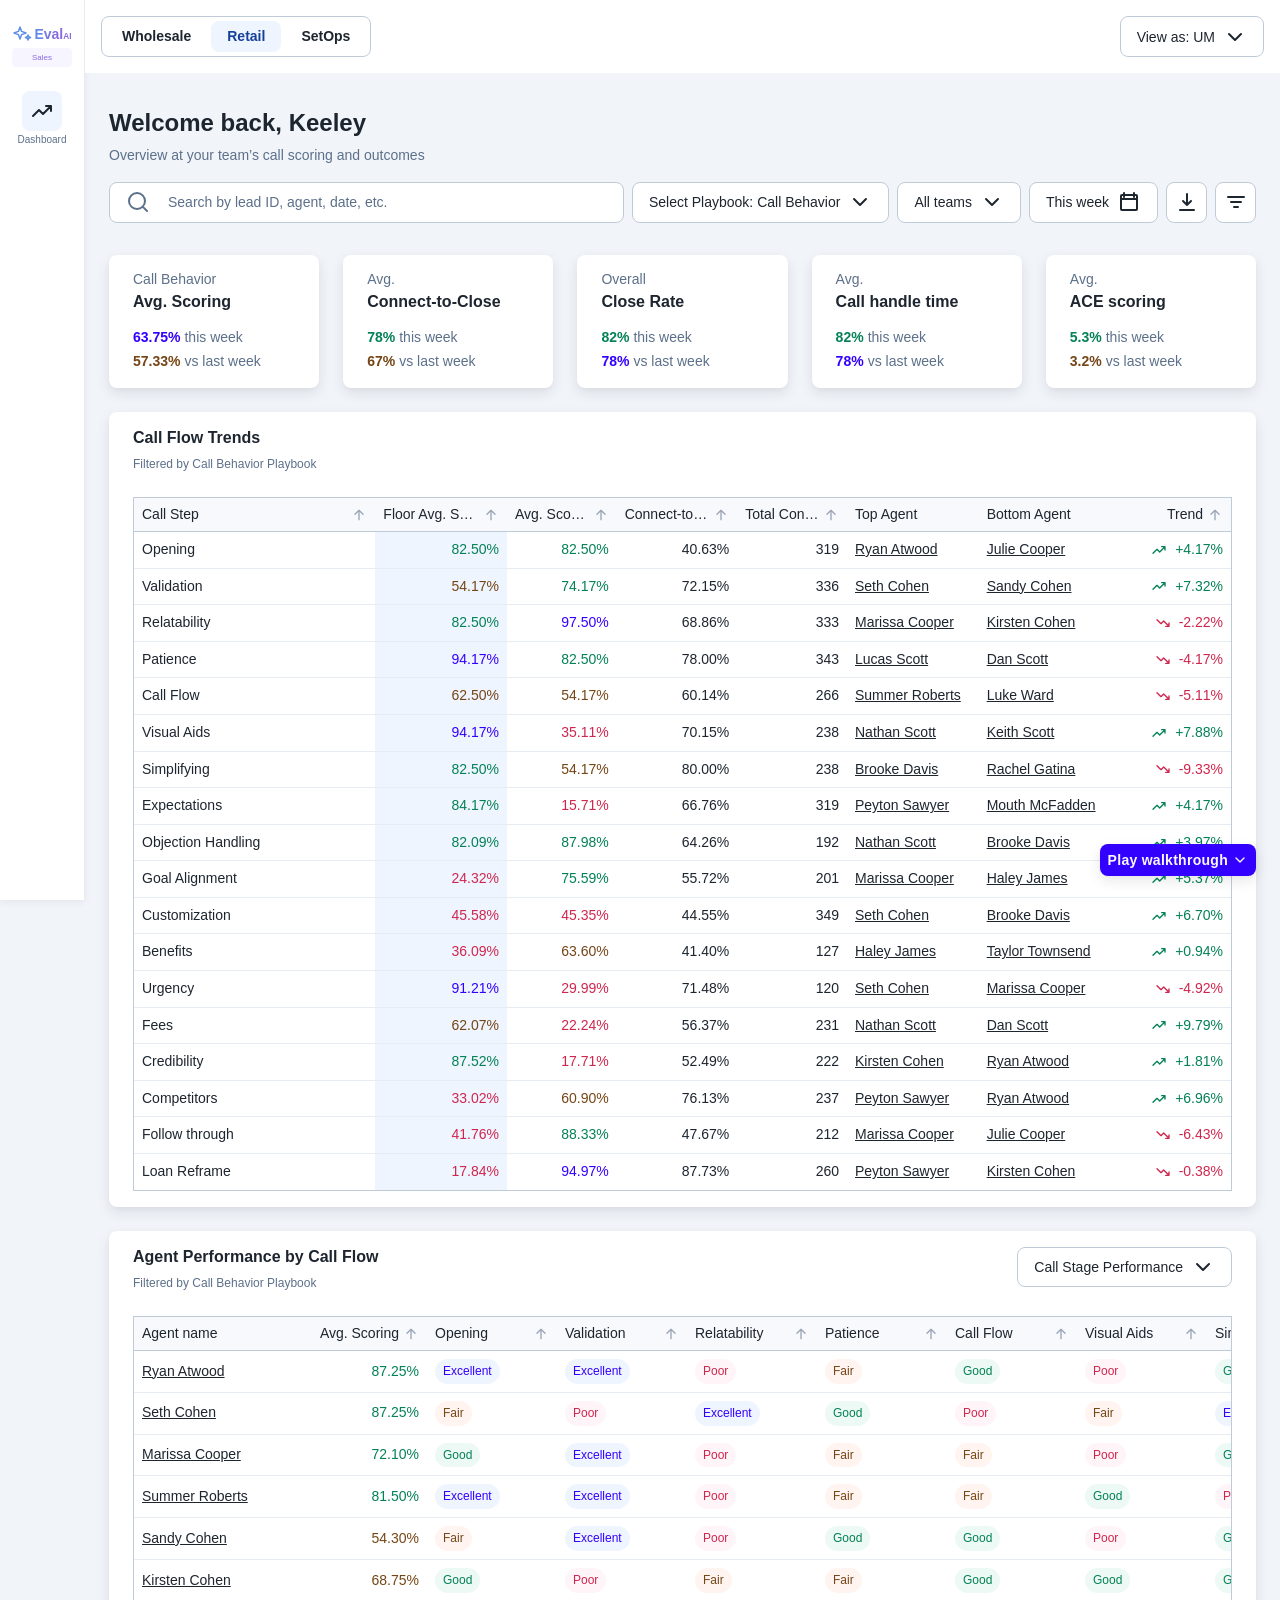
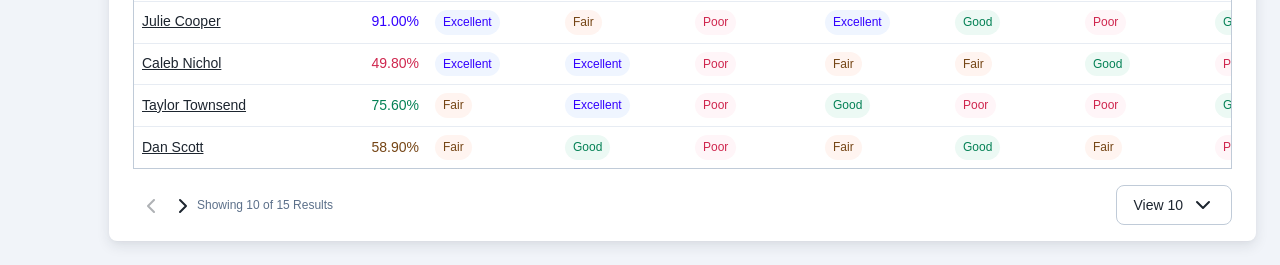
==== commit 43857f2e: "updates to retail, setops, and wholesale pages to reflect new design system and new tour." ====
--- a/index.html
+++ b/index.html
@@ -7,6 +7,7 @@
     <link rel="stylesheet" href="styles.css" />
     <link rel="stylesheet" href="wholesale.css" />
     <link rel="stylesheet" href="setops.css" />
+    <link rel="stylesheet" href="tour.css" />
   </head>
   <body>
     <svg width="0" height="0" style="position: absolute" aria-hidden="true">
@@ -48,12 +49,141 @@
           <path d="M18.6834 0L18.6751 8.81051C18.1349 8.6974 17.5813 8.63385 17.0158 8.62561L18.6834 0Z"/>
         </symbol>
         <symbol id="i-sparkle" viewBox="0 0 20 20"><path fill="none" stroke="#5c8feb" stroke-width="1.5" stroke-linejoin="round" d="M8 3l1.6 4.4L14 9l-4.4 1.6L8 15l-1.6-4.4L2 9l4.4-1.6L8 3Zm8 8 .7 1.8 1.8.7-1.8.7L16 16l-.7-1.8-1.8-.7 1.8-.7L16 11Z"/></symbol>
+        <symbol id="i-edit" viewBox="0 0 24 24"><path fill="none" stroke="currentColor" stroke-width="2" stroke-linecap="round" stroke-linejoin="round" d="M11 4H4a2 2 0 0 0-2 2v14a2 2 0 0 0 2 2h14a2 2 0 0 0 2-2v-7M18.5 2.5a2.12 2.12 0 0 1 3 3L12 15l-4 1 1-4 9.5-9.5Z"/></symbol>
+        <symbol id="i-x" viewBox="0 0 24 24"><path fill="none" stroke="currentColor" stroke-width="2" stroke-linecap="round" stroke-linejoin="round" d="M18 6 6 18M6 6l12 12"/></symbol>
+        <symbol id="i-ai" viewBox="0 0 20 20"><path fill="none" stroke="currentColor" stroke-width="1.5" stroke-linejoin="round" d="M8 3l1.6 4.4L14 9l-4.4 1.6L8 15l-1.6-4.4L2 9l4.4-1.6L8 3Zm8 8 .7 1.8 1.8.7-1.8.7L16 16l-.7-1.8-1.8-.7 1.8-.7L16 11Z"/></symbol>
         <symbol id="i-check-circle" viewBox="0 0 24 24"><path fill="none" stroke="currentColor" stroke-width="2" stroke-linecap="round" stroke-linejoin="round" d="M12 21a9 9 0 1 0 0-18 9 9 0 0 0 0 18Zm-4-9 3 3 5-6"/></symbol>
         <symbol id="i-x-circle" viewBox="0 0 24 24"><path fill="none" stroke="currentColor" stroke-width="2" stroke-linecap="round" stroke-linejoin="round" d="M12 21a9 9 0 1 0 0-18 9 9 0 0 0 0 18Zm-3-12 6 6m0-6-6 6"/></symbol>
         <symbol id="i-flag" viewBox="0 0 24 24"><path fill="none" stroke="currentColor" stroke-width="2" stroke-linecap="round" stroke-linejoin="round" d="M5 21V4m0 0h12l-2.5 4L17 12H5"/></symbol>
+        <symbol id="i-filter" viewBox="0 0 24 24"><path fill="none" stroke="currentColor" stroke-width="2" stroke-linecap="round" d="M4 7h16M7 12h10M10 17h4"/></symbol>
         <symbol id="i-grid" viewBox="0 0 24 24"><path fill="none" stroke="currentColor" stroke-width="2" stroke-linecap="round" stroke-linejoin="round" d="M4 4h7v7H4V4Zm9 0h7v7h-7V4ZM4 13h7v7H4v-7Zm9 0h7v7h-7v-7Z"/></symbol>
+        <symbol id="i-users" viewBox="0 0 24 24"><path fill="none" stroke="currentColor" stroke-width="2" stroke-linecap="round" stroke-linejoin="round" d="M16 20v-1.5a3.5 3.5 0 0 0-3.5-3.5h-5A3.5 3.5 0 0 0 4 18.5V20M10 11a3.5 3.5 0 1 0 0-7 3.5 3.5 0 0 0 0 7Zm10 9v-1.5a3.5 3.5 0 0 0-2.5-3.35M15.5 4.15a3.5 3.5 0 0 1 0 6.7"/></symbol>
+        <symbol id="i-bank" viewBox="0 0 24 24"><path fill="none" stroke="currentColor" stroke-width="2" stroke-linecap="round" stroke-linejoin="round" d="m3 10 9-6 9 6M5 10v8m4-8v8m6-8v8m4-8v8M3 20h18"/></symbol>
       </defs>
     </svg>
+
+    <div class="note-pop" id="note-pop" role="dialog" aria-labelledby="note-title" hidden>
+      <div class="note-head">
+        <h2 id="note-title">Add note</h2>
+        <button class="icon-btn note-x" id="note-x" type="button" aria-label="Close">
+          <svg width="24" height="24"><use href="#i-x" /></svg>
+        </button>
+      </div>
+      <div class="note-body">
+        <textarea id="note-text" rows="3" placeholder="Add your own coaching note to send to your agent." aria-label="Coaching note"></textarea>
+      </div>
+      <div class="note-foot">
+        <button class="tl-btn" id="note-cancel" type="button">Cancel</button>
+        <button class="note-save" id="note-save" type="button">Save</button>
+      </div>
+    </div>
+
+    <!-- Advanced filters: a drawer on the right that covers the page. Lives at body level so nothing in the top bar can clip or stack over it. -->
+    <div class="gs-scrim" id="sr-scrim" hidden></div>
+    <aside class="gs-panel" id="sr-panel" role="dialog" aria-modal="true" aria-labelledby="sr-panel-title" hidden>
+      <div class="gs-title">
+        <div>
+          <h2 id="sr-panel-title">Advanced Filters</h2>
+          <p>Select categories you want to filter by below</p>
+        </div>
+        <button class="gs-close" id="sg-close" type="button" aria-label="Close advanced filters">
+          <svg width="24" height="24"><use href="#i-x" /></svg>
+        </button>
+      </div>
+      <div class="gs-body" id="sr-cats">
+        <div class="fc">
+          <label class="fc-label"><input type="checkbox" data-sec="fields" /><span>By field</span></label>
+          <div class="fc-body" id="sec-fields" hidden>
+          <div class="gs-fields" id="sg-fields">
+            <label>Phone (ANI)<input data-sf="phone" type="text" autocomplete="off" placeholder="(480) 555-0142" /></label>
+            <label>Address<input data-sf="address" type="text" autocomplete="off" placeholder="123 Main St" /></label>
+            <label>Lead ID<input data-sf="lead" type="text" autocomplete="off" placeholder="#482113" /></label>
+            <label>FDR ID<input data-sf="fdr" type="text" autocomplete="off" placeholder="FDR-48213" /></label>
+            <label>Email<input data-sf="email" type="text" autocomplete="off" placeholder="jane@example.com" /></label>
+            <label>Customer name<input data-sf="customer" type="text" autocomplete="off" placeholder="Jane Smith" /></label>
+          </div>
+          <div class="gs-match" id="sg-match" role="group" aria-label="Match mode">
+            <span>Match</span>
+            <button class="sr-opt" type="button" data-match="any" aria-pressed="true">Any field</button>
+            <button class="sr-opt" type="button" data-match="all" aria-pressed="false">All fields</button>
+          </div>
+          <p class="sr-hint">Use commas for more than one value in a field (any of them matches). "All fields" requires a match in every field you filled in.</p>
+          </div>
+        </div>
+        <div class="fc">
+          <label class="fc-label"><input type="checkbox" data-sec="tod" /><span>Time of day</span></label>
+          <div class="fc-body" id="sec-tod" hidden><div class="fc-chips" id="fc-opts-tod" role="group" aria-label="Time of day"></div></div>
+        </div>
+        <div class="fc">
+          <label class="fc-label"><input type="checkbox" data-sec="outcome" /><span>DPR outcome</span></label>
+          <div class="fc-body" id="sec-outcome" hidden><div class="fc-chips" id="fc-opts-outcome" role="group" aria-label="DPR outcome"></div></div>
+        </div>
+        <div class="fc">
+          <label class="fc-label"><input type="checkbox" data-sec="opp" /><span>Opportunity Type</span></label>
+          <div class="fc-body" id="sec-opp" hidden><div class="fc-chips" id="fc-opts-opp" role="group" aria-label="Opportunity type"></div></div>
+        </div>
+        <div class="fc">
+          <label class="fc-label"><input type="checkbox" data-sec="utm" /><span>UTM</span></label>
+          <div class="fc-body" id="sec-utm" hidden><div class="fc-chips" id="fc-opts-utm" role="group" aria-label="UTM"></div></div>
+        </div>
+        <div class="fc">
+          <label class="fc-label"><input type="checkbox" data-sec="dur" /><span>Call duration</span></label>
+          <div class="fc-body" id="sec-dur" hidden>
+            <div class="fc-range">
+              <label class="fc-f">Min (minutes)<input id="sr-dur-min" type="number" min="0" step="0.5" aria-label="Minimum duration in minutes" /></label>
+              <span class="to">to</span>
+              <label class="fc-f">Max (minutes)<input id="sr-dur-max" type="number" min="0" step="0.5" aria-label="Maximum duration in minutes" /></label>
+            </div>
+          </div>
+        </div>
+        <div class="fc">
+          <label class="fc-label"><input type="checkbox" data-sec="date" /><span>Call date</span></label>
+          <div class="fc-body" id="sec-date" hidden>
+            <div class="fc-range">
+              <label class="fc-f">From<input id="sr-date-from" type="date" aria-label="Call date from" /></label>
+              <span class="to">to</span>
+              <label class="fc-f">To<input id="sr-date-to" type="date" aria-label="Call date to" /></label>
+            </div>
+          </div>
+        </div>
+        <div class="fc">
+          <label class="fc-label"><input type="checkbox" data-sec="type" /><span>Call type</span></label>
+          <div class="fc-body" id="sec-type" hidden><div class="fc-chips" id="fc-opts-type" role="group" aria-label="Call type"></div></div>
+        </div>
+        <div class="fc">
+          <label class="fc-label"><input type="checkbox" data-sec="leadSource" /><span>Lead source</span></label>
+          <div class="fc-body" id="sec-leadSource" hidden><div class="fc-chips" id="fc-opts-leadSource" role="group" aria-label="Lead source type"></div></div>
+        </div>
+        <div class="fc">
+          <label class="fc-label"><input type="checkbox" data-sec="abi" /><span>ABI bucket</span></label>
+          <div class="fc-body" id="sec-abi" hidden><div class="fc-chips" id="fc-opts-abi" role="group" aria-label="ABI bucket"></div></div>
+        </div>
+        <div class="fc">
+          <label class="fc-label"><input type="checkbox" data-sec="tags" /><span>Behavior tags</span></label>
+          <div class="fc-body" id="sec-tags" hidden><div class="fc-chips" id="fc-opts-tags" role="group" aria-label="Behavior tags"></div></div>
+        </div>
+        <div class="fc">
+          <label class="fc-label"><input type="checkbox" data-sec="debt" /><span>Eligible debt</span></label>
+          <div class="fc-body" id="sec-debt" hidden>
+            <div class="fc-range">
+              <label class="fc-f">Min (%)<input id="sr-debt-min" type="number" min="0" max="100" aria-label="Minimum eligible debt percent" /></label>
+              <span class="to">to</span>
+              <label class="fc-f">Max (%)<input id="sr-debt-max" type="number" min="0" max="100" aria-label="Maximum eligible debt percent" /></label>
+            </div>
+          </div>
+        </div>
+      </div>
+      <div class="gs-foot">
+        <span class="gs-count" id="sg-count" aria-live="polite"></span>
+        <div class="gs-actions">
+          <button class="gs-btn" id="sg-clear" type="button"><svg width="16" height="16" aria-hidden="true"><use href="#i-x-circle" /></svg>Clear</button>
+          <div class="gs-actions-end">
+            <button class="gs-btn" id="sg-cancel" type="button">Cancel</button>
+            <button class="gs-btn gs-btn-solid" id="sg-go" type="button">Update results</button>
+          </div>
+        </div>
+      </div>
+    </aside>
 
     <nav class="sidenav" aria-label="Primary">
       <div class="logo">
@@ -67,9 +197,13 @@
         <span class="icon-btn"><svg width="24" height="24"><use href="#i-trend-up" /></svg></span>
         Dashboard
       </a>
-      <a class="nav-item" id="nav-matrix" href="#/setops/matrix" hidden>
-        <span class="icon-btn"><svg width="24" height="24"><use href="#i-grid" /></svg></span>
-        Matrix
+      <a class="nav-item" id="nav-creditors" href="#/setops/creditors" hidden>
+        <span class="icon-btn"><svg width="24" height="24"><use href="#i-bank" /></svg></span>
+        Creditors
+      </a>
+      <a class="nav-item" id="nav-analysis" href="#/wholesale/analysis" hidden>
+        <span class="icon-btn"><svg width="24" height="24"><use href="#i-users" /></svg></span>
+        Agent Analysis
       </a>
       <a class="nav-item" id="nav-complaints" href="#/wholesale/complaints" hidden>
         <span class="icon-btn"><svg width="24" height="24"><use href="#i-flag" /></svg></span>
@@ -87,58 +221,15 @@
         <div class="sr-box gs-bar" id="sr-box">
           <svg width="24" height="24"><use href="#i-search" /></svg>
           <span class="sr-toks" id="sr-toks"></span>
-          <input id="sr-input" type="text" autocomplete="off" aria-label="Smart Search: find calls by phone, address, FDR ID, Lead ID, email or name" aria-controls="sr-panel" aria-expanded="false" />
+          <input id="sr-input" type="text" autocomplete="off" aria-label="Search calls by lead ID, agent, FDR ID, date, phone, address, email or name" />
           <button class="gs-x" id="sg-x" type="button" aria-label="Clear search and filters" hidden>×</button>
-          <button class="sr-btn" id="sr-filter-btn" type="button" aria-expanded="false" aria-controls="sr-panel">
-            Filters<span class="sr-badge" id="sr-badge" hidden></span>
-            <svg width="24" height="24"><use href="#i-chevron" /></svg>
-          </button>
-        </div>
-        <div class="gs-panel" id="sr-panel" role="region" aria-label="Smart Search options" hidden>
-          <div class="sr-group">
-            <div class="gs-head">
-              <h3>Search by</h3>
-              <div class="gs-match" id="sg-match" role="group" aria-label="Match mode">
-                <span>Match</span>
-                <button class="sr-opt" type="button" data-match="any" aria-pressed="true">Any field</button>
-                <button class="sr-opt" type="button" data-match="all" aria-pressed="false">All fields</button>
-              </div>
-            </div>
-            <div class="gs-fields" id="sg-fields">
-              <label>Phone (ANI)<input data-sf="phone" type="text" autocomplete="off" placeholder="(480) 555-0142" /></label>
-              <label>Address<input data-sf="address" type="text" autocomplete="off" placeholder="123 Main St" /></label>
-              <label>Lead ID<input data-sf="lead" type="text" autocomplete="off" placeholder="#482113" /></label>
-              <label>FDR ID<input data-sf="fdr" type="text" autocomplete="off" placeholder="FDR-48213" /></label>
-              <label>Email<input data-sf="email" type="text" autocomplete="off" placeholder="jane@example.com" /></label>
-              <label>Customer name<input data-sf="customer" type="text" autocomplete="off" placeholder="Jane Smith" /></label>
-            </div>
-            <p class="sr-hint">Fill in one or several fields. Use commas for more than one value in a field (any of them matches). "Any field" returns calls matching any value; "All fields" requires a match in every field you filled in.</p>
-          </div>
-          <div class="sr-groups" id="sr-groups"></div>
-          <div class="sr-groups">
-            <div class="sr-group">
-              <h3>Call duration (minutes)</h3>
-              <div class="sr-range">
-                <input id="sr-dur-min" type="number" min="0" step="0.5" placeholder="Min" aria-label="Minimum duration in minutes" />
-                <span>to</span>
-                <input id="sr-dur-max" type="number" min="0" step="0.5" placeholder="Max" aria-label="Maximum duration in minutes" />
-              </div>
-            </div>
-            <div class="sr-group">
-              <h3>Eligible debt (%)</h3>
-              <div class="sr-range">
-                <input id="sr-debt-min" type="number" min="0" max="100" placeholder="Min" aria-label="Minimum eligible debt percent" />
-                <span>to</span>
-                <input id="sr-debt-max" type="number" min="0" max="100" placeholder="Max" aria-label="Maximum eligible debt percent" />
-              </div>
-            </div>
-          </div>
-          <div class="gs-foot">
-            <span class="gs-count" id="sg-count" aria-live="polite"></span>
-            <button class="text-btn" id="sg-clear" type="button">Clear all</button>
-            <button class="gs-go" id="sg-go" type="button">View results</button>
-          </div>
-        </div>
+        </div>
+      </div>
+      <div class="gs-adv" id="gs-adv">
+        <button class="icon-btn adv-btn" id="sr-filter-btn" type="button" title="Advanced filters" aria-label="Advanced filters" aria-haspopup="dialog" aria-expanded="false" aria-controls="sr-panel">
+          <svg width="24" height="24"><use href="#i-filter" /></svg>
+          <span class="sr-badge" id="sr-badge" hidden></span>
+        </button>
       </div>
       <div class="dd" id="dd-role">
         <button class="dd-trigger" type="button" aria-haspopup="listbox" aria-label="View the Sales dashboard as a UM or an SM"></button>
@@ -163,6 +254,10 @@
             <svg width="24" height="24"><use href="#i-search" /></svg>
           </label>
           <div class="dd" id="dd-sod-wg">
+            <button class="dd-trigger" type="button" aria-haspopup="listbox"></button>
+            <div class="dd-menu" role="listbox"></div>
+          </div>
+          <div class="dd" id="dd-sod-creditor">
             <button class="dd-trigger" type="button" aria-haspopup="listbox"></button>
             <div class="dd-menu" role="listbox"></div>
           </div>
@@ -207,7 +302,7 @@
 
         <section class="card">
           <div class="section-head"><h2>Agent Performance</h2></div>
-          <div class="table-wrap"><table id="sod-agents" class="wide"></table></div>
+          <div class="table-wrap so-matrix-wrap"><table id="sod-agents" class="wide so-matrix"></table></div>
           <nav class="pager" aria-label="Agent table pagination">
             <div class="pager-left">
               <button class="pg-btn pg-prev" id="sod-a-prev" type="button" aria-label="Previous page"><svg width="24" height="24"><use href="#i-chevron" /></svg></button>
@@ -220,62 +315,68 @@
             </div>
           </nav>
         </section>
-      </div>
-    </main>
-
-    <!-- SetOps: Agent Matrix (agents by call stage) -->
-    <main class="page" id="page-somatrix" hidden>
+
+        <section class="card">
+          <div class="section-head"><h2>Creditor Performance</h2></div>
+          <div class="table-wrap"><table id="sod-creditors"></table></div>
+        </section>
+      </div>
+    </main>
+
+    <!-- SetOps: Creditors overview -->
+    <main class="page" id="page-socreditors" hidden>
       <a class="back" href="#/setops"><svg width="16" height="16"><use href="#i-chevron" /></svg>Dashboard</a>
       <header class="page-header">
         <div>
-          <h1>Agent Matrix</h1>
-          <p id="som-sub"></p>
+          <h1>Creditors</h1>
+          <p id="socr-sub"></p>
         </div>
         <div class="filters">
           <label class="field">
-            <input id="som-search" type="search" placeholder="Search agents" aria-label="Search agents" />
+            <input id="socr-search" type="search" placeholder="Search creditors" aria-label="Search creditors" />
             <svg width="24" height="24"><use href="#i-search" /></svg>
           </label>
-          <div class="dd" id="dd-som-wg">
-            <button class="dd-trigger" type="button" aria-haspopup="listbox"></button>
-            <div class="dd-menu" role="listbox"></div>
-          </div>
-          <div class="dd" id="dd-som-sup">
-            <button class="dd-trigger" type="button" aria-haspopup="listbox"></button>
-            <div class="dd-menu" role="listbox"></div>
-          </div>
-          <div class="dd" id="dd-som-stage">
-            <button class="dd-trigger" type="button" aria-haspopup="listbox"></button>
-            <div class="dd-menu" role="listbox"></div>
-          </div>
-          <div class="dd" id="dd-som-level">
-            <button class="dd-trigger" type="button" aria-haspopup="listbox"></button>
-            <div class="dd-menu" role="listbox"></div>
-          </div>
-          <div class="dd" id="dd-som-dir">
-            <button class="dd-trigger" type="button" aria-haspopup="listbox"></button>
-            <div class="dd-menu" role="listbox"></div>
-          </div>
-          <button class="icon-btn" id="som-download" type="button" aria-label="Download agent matrix as CSV">
+          <div class="dd" id="dd-socr-wg">
+            <button class="dd-trigger" type="button" aria-haspopup="listbox"></button>
+            <div class="dd-menu" role="listbox"></div>
+          </div>
+          <div class="dd" id="dd-socr-tag">
+            <button class="dd-trigger" type="button" aria-haspopup="listbox"></button>
+            <div class="dd-menu" role="listbox"></div>
+          </div>
+          <div class="dd" id="dd-socr-dir">
+            <button class="dd-trigger" type="button" aria-haspopup="listbox"></button>
+            <div class="dd-menu" role="listbox"></div>
+          </div>
+          <div class="dd" id="dd-socr-date">
+            <button class="dd-trigger" type="button" aria-haspopup="listbox"></button>
+            <div class="dd-menu" role="listbox"></div>
+          </div>
+          <button class="icon-btn" id="socr-download" type="button" aria-label="Download creditor performance as CSV">
             <svg width="24" height="24"><use href="#i-download" /></svg>
           </button>
         </div>
       </header>
 
       <div class="content">
-        <section class="card">
-          <div class="so-legend" id="som-legend" role="group" aria-label="Filter by performance level"></div>
-          <div class="table-wrap so-matrix-wrap"><table id="som-grid" class="so-matrix"></table></div>
-        </section>
-      </div>
-    </main>
-
-    <!-- SetOps: Call Records (drill-down from dashboard, matrix and agent view) -->
+        <section class="kpi-row so-kpis" id="socr-kpis" aria-label="Key metrics"></section>
+        <section class="card">
+          <div class="section-head"><h2>Creditor Performance</h2></div>
+          <div class="table-wrap"><table id="socr-table"></table></div>
+        </section>
+        <section class="card">
+          <div class="section-head"><h2>Creditor Performance by Call Stage</h2></div>
+          <div class="table-wrap so-matrix-wrap"><table id="socr-matrix" class="so-matrix"></table></div>
+        </section>
+      </div>
+    </main>
+
+    <!-- SetOps: Call Records (drill-down from dashboard and agent view) -->
     <main class="page" id="page-socalls" hidden>
       <a class="back" id="sol-back" href="#/setops"><svg width="16" height="16"><use href="#i-chevron" /></svg><span id="sol-back-name">Dashboard</span></a>
       <header class="page-header">
         <div>
-          <h1>Call Records</h1>
+          <h1 id="sol-title">Call Records</h1>
           <p id="sol-sub"></p>
         </div>
         <div class="filters">
@@ -284,6 +385,10 @@
             <div class="dd-menu" role="listbox"></div>
           </div>
           <div class="dd" id="dd-sol-wg">
+            <button class="dd-trigger" type="button" aria-haspopup="listbox"></button>
+            <div class="dd-menu" role="listbox"></div>
+          </div>
+          <div class="dd" id="dd-sol-creditor">
             <button class="dd-trigger" type="button" aria-haspopup="listbox"></button>
             <div class="dd-menu" role="listbox"></div>
           </div>
@@ -313,6 +418,7 @@
         <section class="kpi-row so-kpis" id="sol-kpis" aria-label="Key metrics"></section>
         <section class="card">
           <div class="section-head"><h2>Calls</h2></div>
+          <div id="sol-dist"></div>
           <div class="table-wrap"><table id="sol-table"></table></div>
           <nav class="pager" aria-label="Call records pagination">
             <div class="pager-left">
@@ -365,9 +471,26 @@
       <div class="content">
         <section class="kpi-row so-kpis" id="soa-kpis" aria-label="Key metrics"></section>
 
-        <section class="card">
-          <div class="section-head"><h2>Performance by Call Stage</h2></div>
-          <div class="table-wrap"><table id="soa-stages"></table></div>
+        <section class="card stack">
+          <div class="section-head split">
+            <div>
+              <h2>Call Stage Trends</h2>
+              <p id="soa-chart-note"></p>
+            </div>
+          </div>
+          <div class="legend" id="soa-legend"></div>
+          <div class="chart-box">
+            <div class="chart-main">
+              <div class="y-axis" id="soa-y"></div>
+              <div class="plot" id="soa-plot"></div>
+            </div>
+            <div class="x-axis" id="soa-x"></div>
+          </div>
+        </section>
+
+        <section class="card">
+          <div class="section-head"><h2>Performance by Creditor</h2></div>
+          <div class="table-wrap"><table id="soa-creditors"></table></div>
         </section>
 
         <section class="card">
@@ -400,7 +523,6 @@
       <div class="cd-grid">
         <aside class="cd-side">
           <section class="card stack" id="soc-overview"></section>
-          <section class="card stack" id="soc-steps"></section>
           <section class="card stack" id="soc-summary"></section>
         </aside>
         <section class="card cd-panel">
@@ -419,6 +541,7 @@
               </button>
             </div>
           </div>
+          <div id="soc-steps"></div>
           <div id="soc-results"></div>
           <div id="soc-transcript" hidden></div>
         </section>
@@ -463,8 +586,36 @@
           <section class="card">
             <div class="section-head"><h2>Category Performance</h2></div>
             <div class="table-wrap"><table id="wsd-cats"></table></div>
+            <p class="ws-note" id="wsd-cats-note"></p>
           </section>
         </div>
+
+        <div class="ws-split even">
+          <section class="card">
+            <div class="section-head"><h2>Top 5 Performing Partners</h2></div>
+            <div class="table-wrap"><table id="wsd-top"></table></div>
+          </section>
+          <section class="card">
+            <div class="section-head"><h2>Attention Required (Bottom 5)</h2></div>
+            <div class="table-wrap"><table id="wsd-bottom"></table></div>
+          </section>
+        </div>
+
+        <div class="ws-split even">
+          <section class="card">
+            <div class="section-head"><h2>Partner Quality Benchmark: Pass Rate (%)</h2></div>
+            <div id="wsd-chart-partners"></div>
+          </section>
+          <section class="card">
+            <div class="section-head"><h2>Compliance Risk Exposure: Category Fail Rate (%)</h2></div>
+            <div id="wsd-chart-cats"></div>
+          </section>
+        </div>
+
+        <section class="card">
+          <div class="section-head"><h2>Partner Performance Breakdown by Compliance Category</h2></div>
+          <div class="table-wrap"><table id="wsd-matrix"></table></div>
+        </section>
       </div>
     </main>
 
@@ -474,7 +625,7 @@
       <header class="page-header">
         <div>
           <h1 id="wp-name"></h1>
-          <p>Detailed view for partner’s performance</p>
+          <p id="wp-sub">Detailed view for partner’s performance</p>
         </div>
         <div class="filters">
           <label class="field">
@@ -638,6 +789,97 @@
         <button class="player-btn" id="wc-play" type="button" aria-label="Play call"></button>
         <div class="player-track" id="wc-track" role="slider" aria-label="Call position" tabindex="0"><i id="wc-fill"></i></div>
         <span class="player-time" id="wc-time"></span>
+      </div>
+    </main>
+
+    <!-- Wholesale: agent analysis (coaching priority) and agent statement audit -->
+    <main class="page" id="page-wsanalysis" hidden>
+      <header class="page-header">
+        <div>
+          <h1>Agent Analysis</h1>
+          <p id="wan-sub"></p>
+        </div>
+        <div class="filters">
+          <label class="field">
+            <input id="wan-search" type="search" placeholder="Search" aria-label="Search agents and statements" />
+            <svg width="24" height="24"><use href="#i-search" /></svg>
+          </label>
+          <div class="dd" id="dd-wan-partner">
+            <button class="dd-trigger" type="button" aria-haspopup="listbox"></button>
+            <div class="dd-menu" role="listbox"></div>
+          </div>
+          <div class="dd wan-a" id="dd-wan-priority">
+            <button class="dd-trigger" type="button" aria-haspopup="listbox"></button>
+            <div class="dd-menu" role="listbox"></div>
+          </div>
+          <div class="dd wan-s" id="dd-wan-result" hidden>
+            <button class="dd-trigger" type="button" aria-haspopup="listbox"></button>
+            <div class="dd-menu" role="listbox"></div>
+          </div>
+          <div class="dd wan-s" id="dd-wan-cat" hidden>
+            <button class="dd-trigger" type="button" aria-haspopup="listbox"></button>
+            <div class="dd-menu" role="listbox"></div>
+          </div>
+          <button class="icon-btn" id="wan-download" type="button" aria-label="Download as CSV">
+            <svg width="24" height="24"><use href="#i-download" /></svg>
+          </button>
+        </div>
+      </header>
+
+      <div class="content">
+        <div class="seg" id="wan-tabs" role="group" aria-label="Agent analysis view">
+          <button type="button" data-tab="analysis" aria-pressed="true">Agent Analysis</button>
+          <button type="button" data-tab="audit" aria-pressed="false">Statement Audit</button>
+        </div>
+
+        <section class="kpi-row ws-kpis wan-a" id="wan-a-kpis" aria-label="Key metrics"></section>
+        <section class="card wan-a">
+          <div class="section-head"><h2>Agent Coaching Priority</h2></div>
+          <div class="table-wrap"><table id="wan-a-table"></table></div>
+          <nav class="pager" aria-label="Agent analysis pagination">
+            <div class="pager-left">
+              <button class="pg-btn pg-prev" id="wan-a-prev" type="button" aria-label="Previous page"><svg width="24" height="24"><use href="#i-chevron" /></svg></button>
+              <button class="pg-btn pg-next" id="wan-a-next" type="button" aria-label="Next page"><svg width="24" height="24"><use href="#i-chevron" /></svg></button>
+              <span class="pager-text" id="wan-a-text"></span>
+            </div>
+            <div class="dd up" id="dd-wan-a-size">
+              <button class="dd-trigger" type="button" aria-haspopup="listbox"></button>
+              <div class="dd-menu" role="listbox"></div>
+            </div>
+          </nav>
+        </section>
+        <section class="card wan-a">
+          <div class="section-head split">
+            <div>
+              <h2>Top Failing Agents by Category</h2>
+              <p>The agents who failed the most calls in each category, with the coaching focus.</p>
+            </div>
+            <div class="seg" id="wan-top-cat" role="group" aria-label="Category">
+              <button type="button" data-cat="C" aria-pressed="true">Credit Impact/Disclosure</button>
+              <button type="button" data-cat="M" aria-pressed="false">Misrepresentation</button>
+              <button type="button" data-cat="D" aria-pressed="false">Downplaying PSR</button>
+              <button type="button" data-cat="L" aria-pressed="false">Legal Action</button>
+            </div>
+          </div>
+          <div class="table-wrap"><table id="wan-top-table"></table></div>
+        </section>
+
+        <section class="kpi-row ws-kpis wan-s" id="wan-s-kpis" aria-label="Key metrics" hidden></section>
+        <section class="card wan-s" hidden>
+          <div class="section-head"><h2>Agent Statement Audit</h2></div>
+          <div class="table-wrap"><table id="wan-s-table"></table></div>
+          <nav class="pager" aria-label="Statement audit pagination">
+            <div class="pager-left">
+              <button class="pg-btn pg-prev" id="wan-s-prev" type="button" aria-label="Previous page"><svg width="24" height="24"><use href="#i-chevron" /></svg></button>
+              <button class="pg-btn pg-next" id="wan-s-next" type="button" aria-label="Next page"><svg width="24" height="24"><use href="#i-chevron" /></svg></button>
+              <span class="pager-text" id="wan-s-text"></span>
+            </div>
+            <div class="dd up" id="dd-wan-s-size">
+              <button class="dd-trigger" type="button" aria-haspopup="listbox"></button>
+              <div class="dd-menu" role="listbox"></div>
+            </div>
+          </nav>
+        </section>
       </div>
     </main>
 
@@ -740,11 +982,11 @@
           <h1 id="team-h1">Welcome back, Keeley</h1>
           <p id="team-sub">Overview at your team’s call scoring and outcomes</p>
         </div>
-        <div class="filters">
-          <label class="field">
-            <input id="search" type="search" placeholder="Search" aria-label="Search" />
-            <svg width="24" height="24"><use href="#i-search" /></svg>
-          </label>
+      </header>
+
+      <div class="search-block">
+        <div class="gs-slot" id="gs-slot-team"></div>
+        <div class="filters">
           <div class="dd" id="dd-playbook" data-prefix="Select Playbook: ">
             <button class="dd-trigger" type="button" aria-haspopup="listbox"></button>
             <div class="dd-menu" role="listbox"></div>
@@ -761,7 +1003,8 @@
             <svg width="24" height="24"><use href="#i-download" /></svg>
           </button>
         </div>
-      </header>
+        <div class="gs-adv-slot" id="gs-adv-slot-team"></div>
+      </div>
 
       <div class="content">
         <section class="kpi-row" id="kpis" aria-label="Key metrics"></section>
@@ -808,14 +1051,21 @@
     <main class="page" id="page-search" hidden>
       <header class="page-header">
         <div>
-          <h1>Call Results</h1>
-          <p>Use the Smart Search in the top bar to find calls by phone number, address, FDR ID, Lead ID, email or name</p>
-        </div>
-        <div class="filters">
+          <h1 id="sr-h1">Call Results</h1>
+          <p id="sr-sub">Search by lead ID, agent, FDR ID, date, phone, address, email or name, or open Advanced filters for more</p>
+          <div class="subheader lead-sub" id="sr-lead-sub" hidden></div>
+        </div>
+        <div class="filters">
+          <div class="gs-slot" id="gs-slot-search"></div>
           <div class="dd" id="dd-sr-playbook">
             <button class="dd-trigger" type="button" aria-haspopup="listbox"></button>
             <div class="dd-menu" role="listbox"></div>
           </div>
+          <div class="dd" id="dd-sr-date">
+            <button class="dd-trigger" type="button" aria-haspopup="listbox"></button>
+            <div class="dd-menu" role="listbox"></div>
+          </div>
+          <div class="gs-adv-slot" id="gs-adv-slot-search"></div>
           <button class="icon-btn" id="sr-download" type="button" aria-label="Download call results as CSV">
             <svg width="24" height="24"><use href="#i-download" /></svg>
           </button>
@@ -828,7 +1078,18 @@
           <div class="sr-lead" id="sr-lead" hidden></div>
         </section>
 
-        <section class="card">
+        <section class="card stack" id="sr-journey" hidden>
+          <div class="section-head split">
+            <div>
+              <h2>Lead Journey</h2>
+              <p id="sr-j-note"></p>
+            </div>
+            <button class="tl-btn" id="sr-j-expand" type="button"></button>
+          </div>
+          <div id="sr-j-list"></div>
+        </section>
+
+        <section class="card" id="sr-table-card">
           <div class="section-head split">
             <div>
               <h2>Calls</h2>
@@ -877,10 +1138,7 @@
           </div>
         </div>
         <div class="filters">
-          <label class="field">
-            <input id="ag-search" type="search" placeholder="Search" aria-label="Search calls" />
-            <svg width="24" height="24"><use href="#i-search" /></svg>
-          </label>
+          <div class="gs-slot" id="gs-slot-agent"></div>
           <div class="dd" id="dd-ag-playbook">
             <button class="dd-trigger" type="button" aria-haspopup="listbox"></button>
             <div class="dd-menu" role="listbox"></div>
@@ -889,6 +1147,7 @@
             <button class="dd-trigger" type="button" aria-haspopup="listbox"></button>
             <div class="dd-menu" role="listbox"></div>
           </div>
+          <div class="gs-adv-slot" id="gs-adv-slot-agent"></div>
           <button class="icon-btn" id="ag-download" type="button" aria-label="Download recent calls as CSV">
             <svg width="24" height="24"><use href="#i-download" /></svg>
           </button>
@@ -921,9 +1180,15 @@
               <h2>Call Flow Trends</h2>
               <p id="chart-note"></p>
             </div>
-            <div class="dd" id="dd-range">
-              <button class="dd-trigger" type="button" aria-haspopup="listbox"></button>
-              <div class="dd-menu" role="listbox"></div>
+            <div class="chart-tools">
+              <div class="dd" id="dd-range">
+                <button class="dd-trigger" type="button" aria-haspopup="listbox"></button>
+                <div class="dd-menu" role="listbox"></div>
+              </div>
+              <div class="dd" id="dd-stage">
+                <button class="dd-trigger" type="button" aria-haspopup="listbox" aria-label="Choose which call stages to show in the chart and table"></button>
+                <div class="dd-menu" role="listbox"></div>
+              </div>
             </div>
           </div>
           <div class="legend" id="legend"></div>
@@ -974,11 +1239,20 @@
             <button class="dd-trigger" type="button" aria-haspopup="listbox"></button>
             <div class="dd-menu" role="listbox"></div>
           </div>
+          <div class="dd" id="dd-ov-date">
+            <button class="dd-trigger" type="button" aria-haspopup="listbox"></button>
+            <div class="dd-menu" role="listbox"></div>
+          </div>
           <button class="icon-btn" id="ov-download" type="button" aria-label="Download citations as CSV">
             <svg width="24" height="24"><use href="#i-download" /></svg>
           </button>
         </div>
       </header>
+
+      <div class="search-block">
+        <div class="gs-slot" id="gs-slot-overview"></div>
+        <div class="gs-adv-slot" id="gs-adv-slot-overview"></div>
+      </div>
 
       <div class="content">
         <section class="card stack">
@@ -1015,6 +1289,8 @@
             <span class="tag"><span class="k">Lead ID:</span><button class="link-btn" id="cd-lead" type="button" title="View all calls for this lead"></button></span>
             <span class="divider"></span>
             <span class="tag"><span class="k">Customer Phone</span><span id="cd-phone"></span></span>
+            <span class="divider"></span>
+            <span class="tag cd-tp" id="cd-tp"></span>
           </div>
         </div>
         <div class="filters">
@@ -1026,11 +1302,20 @@
             <button class="dd-trigger" type="button" aria-haspopup="listbox"></button>
             <div class="dd-menu" role="listbox"></div>
           </div>
+          <div class="dd" id="dd-cd-date">
+            <button class="dd-trigger" type="button" aria-haspopup="listbox"></button>
+            <div class="dd-menu" role="listbox"></div>
+          </div>
           <button class="icon-btn" id="cd-download" type="button" aria-label="Download transcript as CSV">
             <svg width="24" height="24"><use href="#i-download" /></svg>
           </button>
         </div>
       </header>
+
+      <div class="search-block">
+        <div class="gs-slot" id="gs-slot-call"></div>
+        <div class="gs-adv-slot" id="gs-adv-slot-call"></div>
+      </div>
 
       <div class="cd-grid">
         <aside class="cd-side">
@@ -1051,13 +1336,11 @@
               <div class="seg" id="cd-tabs" role="group" aria-label="Call view">
                 <button type="button" data-tab="results" aria-pressed="true">Results</button>
                 <button type="button" data-tab="transcript" aria-pressed="false">Transcript</button>
-                <button type="button" data-tab="timeline" aria-pressed="false">Timeline</button>
               </div>
             </div>
           </div>
           <div id="cd-results"></div>
           <div id="cd-transcript" hidden></div>
-          <div id="cd-timeline" hidden></div>
         </section>
       </div>
 
@@ -1071,8 +1354,11 @@
     <div class="toast" id="toast" role="status"></div>
     <div class="ws-tip" id="ws-tip" role="tooltip" hidden></div>
     <script src="app.js"></script>
+    <script src="wholesale-data.js"></script>
     <script src="wholesale.js"></script>
     <script src="complaints.js"></script>
+    <script src="analysis.js"></script>
     <script src="setops.js"></script>
+    <script src="tour.js"></script>
   </body>
 </html>
--- a/styles.css
+++ b/styles.css
@@ -1,23 +1,58 @@
 :root {
+  /* Ascend Design System, Achieve mode. Alias tokens first; primitives only where no alias fits. */
   --bg-page: #f1f4f9;
   --bg-primary: #ffffff;
   --bg-secondary: #f8f9fc;
+  --bg-informational: #eff2f8;
+  --bg-accent: #3300ff;
   --bg-accent-light: #eff5ff;
-  --border-primary: #c0cbd8;
-  --border-opaque: #e7ecf3;
+  --bg-accent-dark: #d2e2fe;
+  --bg-positive: #ecf9f4;
+  --bg-warning: #fff4f0;
+  --bg-negative: #fff5f8;
+  --bg-inverse: #27313e;
+  --bg-backdrop: rgba(39, 49, 62, 0.75);
+  --bg-disabled: #eff2f8;
+  --bg-accent-hover: #154199;
+  --bg-accent-light-hover: #d2e2fe;
+  --bg-error-hover: #871d35;
   --content-primary: #1d252f;
   --content-secondary: #5c708a;
+  --content-informational: #42546b;
   --content-accent: #3300ff;
   --content-positive: #048155;
   --content-warning: #754515;
   --content-negative: #cf264e;
+  --content-disabled: #c0cbd8;
+  --content-inverse: #f8f9fc;
+  --content-inverse-negative: #fb98b2;
+  --content-primary-hover: #5c708a;
+  --content-accent-hover: #154199;
+  --border-primary: #c0cbd8;
+  --border-opaque: #e7ecf3;
+  --border-accent: #3300ff;
+  --border-negative: #cf264e;
+  --border-disabled: #c0cbd8;
+  --border-primary-hover: #5c708a;
+  --border-accent-hover: #154199;
+  --blue-600: #154199;
   --purple-50: #f7f5ff;
   --purple-300: #8a6ae2;
+  --purple-400: #5f32c8;
+  --yellow-300: #e39b0d;
   --cobalt-300: #5c8feb;
+  --radius-xs: 0;
   --radius-sm: 4px;
   --radius-md: 8px;
-  --shadow-3: 0 2.5px 7px rgba(29, 37, 47, 0.06), 0 1px 1.8px rgba(29, 37, 47, 0.01),
-    0 0.3px 1.5px rgba(20, 46, 87, 0.03);
+  --radius-lg: 1000px;
+  --shadow-1: 0 0.5px 0.7px rgba(20, 46, 87, 0.07), 0 0.5px 2.5px rgba(29, 37, 47, 0.05);
+  --shadow-2: 0 0.13px 0.3px rgba(20, 46, 87, 0.01), 0 1px 3.3px rgba(29, 37, 47, 0.1);
+  --shadow-3: 0 0.3px 1.5px rgba(20, 46, 87, 0.03), 0 1px 1.8px rgba(29, 37, 47, 0.01), 0 2.5px 7px rgba(29, 37, 47, 0.06);
+  --shadow-4: 0 0.5px 1.3px rgba(20, 46, 87, 0.02), 0 2px 5px rgba(29, 37, 47, 0.02), 0 5px 13px rgba(29, 37, 47, 0.1);
+  --shadow-5: 0 1px 3px rgba(20, 46, 87, 0.03), 0 4px 10px rgba(29, 37, 47, 0.05), 0 10px 28px rgba(29, 37, 47, 0.1);
+  --shadow-6: 0 2px 5px rgba(20, 46, 87, 0.05), 0 8px 20px rgba(29, 37, 47, 0.07), 0 19px 53px rgba(29, 37, 47, 0.1);
+  --shadow-7: 0 3px 7px rgba(20, 46, 87, 0.05), 0 13px 32px rgba(29, 37, 47, 0.08), 0 27px 74px rgba(29, 37, 47, 0.1);
+  --focus-ring: 0 0 0 2px #ffffff, 0 0 0 4px #3300ff;
   --font: "Ultramarine", "Inter", -apple-system, BlinkMacSystemFont, "Segoe UI", Roboto, sans-serif;
 }
 
@@ -46,6 +81,17 @@
 svg {
   display: block;
   flex-shrink: 0;
+}
+
+/* Visible focus on every interactive element (Ascend focus ring). */
+a:focus-visible,
+button:focus-visible,
+select:focus-visible,
+textarea:focus-visible,
+[tabindex]:focus-visible,
+.gs-panel input:not([type="checkbox"]):focus {
+  outline: 0;
+  box-shadow: var(--focus-ring);
 }
 
 /* ---------- Sidenav ---------- */
@@ -113,6 +159,7 @@
   line-height: 1.4;
   color: var(--content-secondary);
   text-decoration: none;
+  text-align: center;
 }
 
 .icon-btn {
@@ -201,7 +248,7 @@
 }
 
 .page-header h1 {
-  font-size: 22px;
+  font-size: 24px;
   line-height: 1.3;
   font-weight: 700;
   white-space: nowrap;
@@ -250,7 +297,7 @@
   outline: 0;
   background: transparent;
   font: inherit;
-  font-size: 12px;
+  font-size: 14px;
   color: var(--content-primary);
 }
 
@@ -261,8 +308,13 @@
 .field:focus-within,
 .dd-trigger:focus-visible,
 .dd[data-open="true"] .dd-trigger {
-  border-color: var(--content-accent);
+  border-color: var(--border-accent);
   outline: 0;
+}
+
+.field:focus-within,
+.sr-box:focus-within {
+  box-shadow: var(--focus-ring);
 }
 
 .dd {
@@ -274,7 +326,7 @@
   align-items: center;
   gap: 8px;
   padding: 0 16px;
-  font-size: 12px;
+  font-size: 14px;
   white-space: nowrap;
 }
 
@@ -304,7 +356,7 @@
   border: 0;
   padding: 8px 12px;
   border-radius: var(--radius-sm);
-  font-size: 12px;
+  font-size: 14px;
   white-space: nowrap;
 }
 
@@ -317,6 +369,50 @@
   color: var(--content-accent);
 }
 
+/* Multi-select menu (team, call stage): Ascend checkbox rows (24px hit area, 18px box, radius 4). The row itself is not tinted when selected.
+   Class names are .dd-menu-multi / .dd-tick on purpose: setops.css already owns .dd-multi and .dd-check for the SetOps dropdowns. */
+.dd-menu-multi {
+  min-width: 220px;
+  max-height: 320px;
+  overflow-y: auto;
+}
+
+.dd-tick {
+  display: flex;
+  align-items: center;
+  gap: 8px;
+  min-height: 40px;
+}
+
+.dd-tick[aria-selected="true"] {
+  background: none;
+  color: var(--content-primary);
+}
+
+.dd-tick[aria-selected="true"]:hover {
+  background: var(--bg-secondary);
+}
+
+.dd-tick i {
+  flex: none;
+  width: 18px;
+  height: 18px;
+  margin: 3px;
+  border: 2px solid var(--border-primary);
+  border-radius: var(--radius-sm);
+  background: var(--bg-primary);
+}
+
+.dd-tick[aria-selected="true"] i {
+  border-color: var(--border-accent);
+  background: var(--bg-accent) url("data:image/svg+xml,%3Csvg xmlns='http://www.w3.org/2000/svg' viewBox='0 0 18 18'%3E%3Cpath d='M4 9.5l3.2 3L14 5.5' fill='none' stroke='%23fff' stroke-width='2' stroke-linecap='round' stroke-linejoin='round'/%3E%3C/svg%3E") center / 100% no-repeat;
+}
+
+.dd-tick:focus-visible {
+  outline: 0;
+  box-shadow: var(--focus-ring);
+}
+
 .filters .icon-btn {
   width: 41px;
 }
@@ -331,8 +427,8 @@
 .card {
   background: var(--bg-primary);
   border-radius: var(--radius-md);
-  box-shadow: var(--shadow-3);
-  padding: 24px;
+  box-shadow: var(--shadow-4);
+  padding: 16px 24px;
 }
 
 .kpi-row {
@@ -433,7 +529,7 @@
   align-items: center;
   gap: 4px;
   width: 100%;
-  padding: 16px 8px;
+  padding: 8px;
   background: none;
   border: 0;
   text-align: inherit;
@@ -473,14 +569,14 @@
 }
 
 .th-plain {
-  padding: 16px 8px;
+  padding: 8px;
   display: block;
   white-space: nowrap;
 }
 
 tbody td {
-  border-bottom: 1px solid var(--border-primary);
-  padding: 16px 8px;
+  border-bottom: 1px solid var(--border-opaque);
+  padding: 8px;
   line-height: 1.4;
   overflow: hidden;
   text-overflow: ellipsis;
@@ -536,35 +632,41 @@
 
 .chip {
   display: inline-block;
-  padding: 2px 8px;
-  border-radius: 999px;
+  padding: 4px 8px;
+  border-radius: var(--radius-lg);
   font-size: 12px;
   line-height: 1.4;
 }
 
 .chip-Excellent {
-  background: #eceaff;
+  background: var(--bg-accent-light);
   color: var(--content-accent);
 }
 
 .chip-Good {
-  background: #e6f6ef;
+  background: var(--bg-positive);
   color: var(--content-positive);
 }
 
 .chip-Fair {
-  background: #fdf1e8;
+  background: var(--bg-warning);
   color: var(--content-warning);
 }
 
 .chip-Poor {
-  background: #fdeaee;
+  background: var(--bg-negative);
   color: var(--content-negative);
 }
 
 .chip-Incomplete {
-  background: #eff2f8;
-  color: var(--content-secondary);
+  background: var(--bg-informational);
+  color: var(--content-informational);
+}
+
+/* Chips in the lead journey: Body/small text, 24px tall. */
+.chip.chip-lg {
+  padding: 2px 8px;
+  font-size: 14px;
 }
 
 /* ---------- Segmented toggle ---------- */
@@ -583,7 +685,9 @@
   border: 0;
   border-radius: var(--radius-md);
   background: transparent;
-  font-size: 12px;
+  font-size: 14px;
+  font-weight: 500;
+  line-height: 1.2;
   white-space: nowrap;
 }
 
@@ -593,7 +697,7 @@
 
 .seg button[aria-pressed="true"] {
   background: var(--bg-accent-light);
-  color: #154199;
+  color: var(--blue-600);
 }
 
 .role-toggle {
@@ -628,9 +732,9 @@
   left: 50%;
   transform: translateX(-50%);
   background: var(--content-primary);
-  color: #fff;
+  color: var(--content-inverse);
   font-size: 12px;
-  padding: 10px 16px;
+  padding: 8px 16px;
   border-radius: var(--radius-md);
   opacity: 0;
   pointer-events: none;
@@ -701,7 +805,7 @@
 }
 
 .pager-text {
-  font-size: 10px;
+  font-size: 12px;
   line-height: 1.4;
   color: var(--content-secondary);
 }
@@ -839,6 +943,16 @@
   opacity: 0.4;
 }
 
+.chart-tools {
+  display: flex;
+  align-items: center;
+  gap: 8px;
+}
+
+.chart-tools .dd-trigger {
+  height: 41px;
+}
+
 .chart-box {
   display: flex;
   flex-direction: column;
@@ -903,8 +1017,8 @@
   padding: 8px 12px;
   border-radius: var(--radius-md);
   background: var(--content-primary);
-  color: #fff;
-  font-size: 10px;
+  color: var(--content-inverse);
+  font-size: 12px;
   line-height: 1.5;
   white-space: nowrap;
   pointer-events: none;
@@ -939,14 +1053,14 @@
   border: 0;
   border-radius: var(--radius-md);
   background: var(--bg-accent-light);
-  color: var(--content-accent);
-  font-size: 12px;
+  color: var(--blue-600);
+  font-size: 14px;
   font-weight: 700;
   letter-spacing: 0.02em;
 }
 
 .btn-secondary:hover {
-  background: #dfeaff;
+  background: var(--bg-accent-light-hover);
 }
 
 /* ---------- Call source logos ---------- */
@@ -978,7 +1092,7 @@
   justify-content: space-between;
   align-items: center;
   margin-bottom: -8px;
-  font-size: 10px;
+  font-size: 12px;
   line-height: 1.4;
   color: var(--content-secondary);
 }
@@ -1151,7 +1265,7 @@
   display: flex;
   justify-content: space-between;
   margin-top: 4px;
-  font-size: 10px;
+  font-size: 12px;
   color: var(--content-secondary);
 }
 
@@ -1352,7 +1466,7 @@
   display: flex;
   gap: 16px;
   margin-top: 8px;
-  font-size: 10px;
+  font-size: 12px;
   line-height: 1.4;
   color: var(--content-secondary);
 }
@@ -1455,7 +1569,7 @@
 }
 
 .rcols .id {
-  font-size: 10px;
+  font-size: 12px;
   color: var(--content-secondary);
 }
 
@@ -1505,7 +1619,7 @@
 }
 
 .tx-time {
-  font-size: 10px;
+  font-size: 12px;
   color: var(--content-secondary);
 }
 
@@ -1521,8 +1635,8 @@
 }
 
 .chip-more {
-  background: #eff2f8;
-  color: var(--content-secondary);
+  background: var(--bg-informational);
+  color: var(--content-informational);
 }
 
 .tx-jump,
@@ -1552,7 +1666,7 @@
   border: 0;
   border-radius: 50%;
   background: var(--content-accent);
-  color: #fff;
+  color: var(--content-inverse);
   flex-shrink: 0;
 }
 
@@ -1588,6 +1702,7 @@
 /* ---------- Call Results ---------- */
 .card.stack.sr-card {
   gap: 16px;
+  padding: 16px;
 }
 
 .sr-bar {
@@ -1642,36 +1757,37 @@
 .sr-tok {
   display: inline-flex;
   align-items: center;
-  gap: 6px;
-  padding: 3px 4px 3px 10px;
-  border-radius: 999px;
+  gap: 8px;
+  min-height: 32px;
+  padding: 4px 4px 4px 12px;
+  border-radius: var(--radius-lg);
   background: var(--bg-accent-light);
-  color: #154199;
-  font-size: 12px;
+  color: var(--content-accent);
+  font-size: 14px;
   line-height: 1.4;
 }
 
 .sr-tok b {
-  font-weight: 700;
+  font-weight: 500;
   color: var(--content-accent);
 }
 
 .sr-tok button {
   display: grid;
   place-items: center;
-  width: 18px;
-  height: 18px;
+  width: 24px;
+  height: 24px;
   padding: 0;
   border: 0;
   border-radius: 50%;
   background: none;
   color: inherit;
-  font-size: 14px;
+  font-size: 16px;
   line-height: 1;
 }
 
 .sr-tok button:hover {
-  background: #dfeaff;
+  background: var(--bg-accent-light-hover);
 }
 
 .sr-btn {
@@ -1698,7 +1814,7 @@
   transform: rotate(180deg);
 }
 
-/* ---------- Smart Search in the top bar: the bar expands into a large panel ---------- */
+/* ---------- Search and Advanced filters ---------- */
 .topbar {
   position: relative;
   z-index: 15;
@@ -1708,6 +1824,75 @@
   flex: 1;
   min-width: 0;
   position: relative;
+}
+
+/* Under the page header (Retail dashboard, Call Results): search on the left, the filters beside it, Advanced filters at the far right. */
+.topbar #dd-role {
+  margin-left: auto;
+}
+
+.search-block {
+  display: flex;
+  align-items: flex-end;
+  gap: 8px;
+}
+
+.page-header + .search-block {
+  margin-top: -16px;
+}
+
+.search-block .filters {
+  flex: none;
+}
+
+.gs-slot {
+  display: flex;
+  flex: 1;
+  min-width: 0;
+}
+
+.gs-slot .sr-box.gs-bar {
+  height: 41px;
+  min-height: 41px;
+}
+
+/* Agent page: search, filters, Advanced filters and download share the header row (search icon at the right end). */
+.filters .gs-slot {
+  flex: 0 1 280px;
+  min-width: 200px;
+}
+
+.filters .gs-slot .gs-bar > svg {
+  order: 3;
+}
+
+.filters .gs-adv-slot {
+  display: flex;
+}
+
+.gs-adv {
+  position: relative;
+  flex-shrink: 0;
+}
+
+.adv-btn {
+  position: relative;
+  width: 41px;
+  height: 41px;
+  border: 1px solid var(--border-primary);
+  background: var(--bg-primary);
+}
+
+.adv-btn:hover,
+.adv-btn[aria-expanded="true"] {
+  border-color: var(--border-accent);
+  background: var(--bg-accent-light);
+}
+
+.adv-btn .sr-badge {
+  position: absolute;
+  top: -6px;
+  right: -6px;
 }
 
 .sr-box.gs-bar {
@@ -1735,13 +1920,6 @@
 .gs-bar .sr-tok {
   flex-shrink: 0;
   white-space: nowrap;
-}
-
-.gs-bar .sr-btn {
-  height: 30px;
-  padding: 0 4px 0 8px;
-  border: 0;
-  background: transparent;
 }
 
 .gs-x {
@@ -1764,132 +1942,333 @@
   color: var(--content-primary);
 }
 
+/* Advanced filters drawer: slides in from the right and covers the page (full height). */
+.gs-scrim {
+  position: fixed;
+  inset: 0;
+  z-index: 100;
+  background: var(--bg-backdrop);
+}
+
 .gs-panel {
-  position: absolute;
-  top: calc(100% + 8px);
-  left: 0;
-  z-index: 20;
-  width: 880px;
-  min-width: 100%;
-  max-width: calc(100vw - 440px);
-  max-height: calc(100vh - 110px);
-  overflow: auto;
-  display: flex;
-  flex-direction: column;
+  position: fixed;
+  top: 0;
+  right: 0;
+  bottom: 0;
+  z-index: 101;
+  width: 571px;
+  max-width: 100vw;
+  display: flex;
+  flex-direction: column;
+  overflow: hidden;
+  border-radius: var(--radius-md) 0 0 var(--radius-md);
+  background: var(--bg-primary);
+  box-shadow: var(--shadow-4);
+  overscroll-behavior: contain;
+}
+
+.gs-panel:not([hidden]) {
+  animation: gs-slide 0.2s ease-out;
+}
+
+@keyframes gs-slide {
+  from {
+    transform: translateX(100%);
+  }
+
+  to {
+    transform: none;
+  }
+}
+
+@media (prefers-reduced-motion: reduce) {
+  .gs-panel:not([hidden]) {
+    animation: none;
+  }
+}
+
+/* Heading stays put; the list of categories scrolls. */
+.gs-title {
+  display: flex;
+  align-items: flex-start;
+  justify-content: space-between;
   gap: 24px;
   padding: 24px;
-  border: 1px solid var(--border-opaque);
-  border-radius: var(--radius-md);
-  background: var(--bg-primary);
-  box-shadow: 0 12px 32px rgba(29, 37, 47, 0.16), var(--shadow-3);
-}
-
-.gs-panel .sr-hint {
-  margin-top: 0;
-}
-
-.gs-head {
-  display: flex;
-  align-items: center;
-  justify-content: space-between;
+}
+
+.gs-title > div {
+  display: flex;
+  flex-direction: column;
+  gap: 8px;
+}
+
+.gs-title h2 {
+  font-size: 18px;
+  line-height: 1.3;
+  font-weight: 700;
+}
+
+.gs-title p {
+  font-size: 14px;
+  line-height: 1.4;
+  color: var(--content-secondary);
+}
+
+.gs-close {
+  width: 24px;
+  height: 24px;
+  flex: none;
+  display: grid;
+  place-items: center;
+  padding: 0;
+  border: 0;
+  border-radius: var(--radius-sm);
+  background: none;
+  color: var(--content-primary);
+}
+
+.gs-close:hover {
+  color: var(--content-primary-hover);
+}
+
+.gs-body {
+  flex: 1;
+  min-height: 0;
+  overflow-y: auto;
+  display: flex;
+  flex-direction: column;
   gap: 16px;
-}
-
-.gs-head h3 {
-  font-size: 12px;
+  padding: 0 24px 24px;
+}
+
+/* One row per category: a checkbox, and its options directly beneath once ticked. */
+.fc {
+  display: flex;
+  flex-direction: column;
+  gap: 16px;
+}
+
+.fc-label {
+  display: flex;
+  align-items: center;
+  gap: 8px;
+  min-height: 24px;
+  font-size: 16px;
   line-height: 1.4;
-  font-weight: 700;
-}
-
-.gs-match {
-  display: flex;
-  align-items: center;
-  gap: 8px;
-  font-size: 12px;
-  color: var(--content-secondary);
-}
-
-.gs-fields {
+  color: var(--content-primary);
+  cursor: pointer;
+}
+
+.fc-body {
+  display: flex;
+  flex-direction: column;
+  gap: 8px;
+  padding-left: 24px;
+}
+
+.fc-body[hidden] {
+  display: none;
+}
+
+.fc-chips {
+  display: flex;
+  flex-wrap: wrap;
+  gap: 16px;
+}
+
+.fc-chip {
+  min-height: 24px;
+  padding: 0 8px;
+  border: 0;
+  border-radius: var(--radius-lg);
+  background: var(--bg-informational);
+  color: var(--content-informational);
+  font-size: 14px;
+  line-height: 1.4;
+}
+
+.fc-chip:hover {
+  background: var(--bg-accent-dark);
+}
+
+.fc-chip[aria-pressed="true"] {
+  background: var(--bg-accent-light);
+  color: var(--content-accent);
+  box-shadow: inset 0 0 0 1px var(--border-accent);
+}
+
+.fc-range {
   display: grid;
-  grid-template-columns: repeat(3, minmax(0, 1fr));
-  gap: 16px 24px;
-}
-
+  grid-template-columns: minmax(0, 1fr) 16px minmax(0, 1fr);
+  gap: 8px;
+  align-items: end;
+}
+
+.fc-range .to {
+  height: 40px;
+  display: grid;
+  place-items: center;
+  font-size: 16px;
+  line-height: 1.4;
+  color: var(--content-secondary);
+}
+
+.fc-f,
 .gs-fields label {
   display: flex;
   flex-direction: column;
   gap: 4px;
-  font-size: 12px;
-  line-height: 1.4;
-  color: var(--content-secondary);
-}
-
+  font-size: 14px;
+  line-height: 1.2;
+  font-weight: 500;
+  color: var(--content-primary);
+}
+
+.fc-f input,
 .gs-fields input {
   width: 100%;
-  height: 36px;
-  padding: 0 12px;
+  height: 40px;
+  padding: 8px;
   border: 1px solid var(--border-primary);
   border-radius: var(--radius-md);
   background: var(--bg-primary);
   font: inherit;
-  font-size: 13px;
+  font-size: 14px;
+  font-weight: 400;
+  line-height: 1.4;
   color: var(--content-primary);
 }
 
+.fc-f input::placeholder,
+.gs-fields input::placeholder {
+  color: var(--content-secondary);
+}
+
+.fc-f input:hover,
+.gs-fields input:hover {
+  border-color: var(--border-primary-hover);
+}
+
+.fc-f input:focus,
 .gs-fields input:focus {
-  border-color: var(--content-accent);
-  outline: 0;
+  border-color: var(--border-accent);
+}
+
+.gs-fields {
+  display: grid;
+  grid-template-columns: repeat(2, minmax(0, 1fr));
+  gap: 8px;
+}
+
+.gs-match {
+  display: flex;
+  align-items: center;
+  gap: 8px;
+  margin-top: 8px;
+  font-size: 14px;
+  color: var(--content-secondary);
+}
+
+.gs-panel .sr-hint {
+  margin-top: 0;
 }
 
 .gs-foot {
   display: flex;
-  align-items: center;
-  gap: 16px;
-  padding-top: 16px;
+  flex-direction: column;
+  gap: 4px;
+  padding: 16px 24px;
   border-top: 1px solid var(--border-opaque);
+  background: var(--bg-primary);
 }
 
 .gs-count {
-  margin-right: auto;
-  font-size: 12px;
-  color: var(--content-secondary);
-}
-
-.gs-count b {
-  font-size: 14px;
-  color: var(--content-primary);
-}
-
-.gs-go {
-  height: 36px;
-  padding: 0 20px;
+  font-size: 14px;
+  line-height: 1.4;
+  color: var(--content-secondary);
+}
+
+.gs-actions {
+  display: flex;
+  align-items: center;
+  justify-content: space-between;
+  gap: 8px;
+}
+
+.gs-actions-end {
+  display: flex;
+  align-items: center;
+  gap: 8px;
+}
+
+.gs-btn {
+  display: inline-flex;
+  align-items: center;
+  justify-content: center;
+  gap: 4px;
+  min-height: 32px;
+  padding: 8px;
   border: 0;
   border-radius: var(--radius-md);
-  background: var(--content-accent);
-  color: #fff;
+  background: none;
+  color: var(--content-accent);
   font-size: 14px;
   font-weight: 700;
-}
-
-.gs-go:hover {
-  background: #2900cc;
+  line-height: 1.2;
+  letter-spacing: 0.02em;
+}
+
+.gs-btn:hover {
+  background: var(--bg-accent-light);
+}
+
+.gs-btn-solid {
+  background: var(--bg-accent);
+  color: var(--content-inverse);
+}
+
+.gs-btn-solid:hover {
+  background: var(--bg-accent-hover);
+}
+
+/* Ascend checkbox: 24px hit area, 18px box, radius 4, accent fill with a white check. */
+.fc-label input {
+  appearance: none;
+  flex: none;
+  width: 18px;
+  height: 18px;
+  margin: 3px;
+  border: 2px solid var(--border-primary);
+  border-radius: var(--radius-sm);
+  background: var(--bg-primary);
+  cursor: pointer;
+}
+
+.fc-label input:checked {
+  border-color: var(--border-accent);
+  background: var(--bg-accent) url("data:image/svg+xml,%3Csvg xmlns='http://www.w3.org/2000/svg' viewBox='0 0 18 18'%3E%3Cpath d='M4 9.5l3.2 3L14 5.5' fill='none' stroke='%23fff' stroke-width='2' stroke-linecap='round' stroke-linejoin='round'/%3E%3C/svg%3E") center / 100% no-repeat;
+}
+
+.fc-label input:focus-visible {
+  outline: 0;
+  box-shadow: var(--focus-ring);
 }
 
 .sr-badge {
   min-width: 18px;
   height: 18px;
-  padding: 0 5px;
+  padding: 0 4px;
   display: grid;
   place-items: center;
-  border-radius: 999px;
-  background: var(--content-accent);
-  color: #fff;
-  font-size: 10px;
+  border-radius: var(--radius-lg);
+  background: var(--bg-accent);
+  color: var(--content-inverse);
+  font-size: 12px;
 }
 
 .sr-hint {
   margin-top: -8px;
-  font-size: 10px;
+  font-size: 12px;
   line-height: 1.4;
   color: var(--content-secondary);
 }
@@ -1918,9 +2297,9 @@
 }
 
 .sr-group h3 {
-  font-size: 12px;
-  line-height: 1.4;
-  font-weight: 700;
+  font-size: 16px;
+  line-height: 1.2;
+  font-weight: 500;
 }
 
 .sr-opts {
@@ -1930,11 +2309,12 @@
 }
 
 .sr-opt {
+  min-height: 32px;
   padding: 4px 12px;
   border: 1px solid var(--border-primary);
-  border-radius: 999px;
+  border-radius: var(--radius-lg);
   background: var(--bg-primary);
-  font-size: 12px;
+  font-size: 14px;
   line-height: 1.4;
 }
 
@@ -1943,33 +2323,37 @@
 }
 
 .sr-opt[aria-pressed="true"] {
-  border-color: var(--content-accent);
+  border-color: var(--border-accent);
   background: var(--bg-accent-light);
-  color: #154199;
+  color: var(--content-accent);
 }
 
 .sr-range {
   display: flex;
   align-items: center;
   gap: 8px;
-  font-size: 12px;
+  font-size: 14px;
   color: var(--content-secondary);
 }
 
 .sr-range input {
-  width: 90px;
-  height: 33px;
-  padding: 0 8px;
+  width: 120px;
+  height: 56px;
+  padding: 0 16px;
   border: 1px solid var(--border-primary);
   border-radius: var(--radius-md);
   background: var(--bg-primary);
   font: inherit;
-  font-size: 12px;
+  font-size: 16px;
   color: var(--content-primary);
 }
 
+.sr-range input:hover {
+  border-color: var(--border-primary-hover);
+}
+
 .sr-range input:focus {
-  border-color: var(--content-accent);
+  border-color: var(--border-accent);
   outline: 0;
 }
 
@@ -1998,95 +2382,179 @@
   cursor: pointer;
 }
 
+/* Lead summary (Figma 5050:28685): five labelled cells in one row. */
 .sr-lead {
-  display: flex;
-  flex-wrap: wrap;
-  align-items: center;
-  gap: 16px 32px;
-  padding: 16px;
-  border-radius: var(--radius-md);
-  background: var(--bg-accent-light);
-  font-size: 14px;
+  display: grid;
+  grid-template-columns: repeat(5, minmax(0, 1fr));
+  gap: 16px;
+  font-size: 16px;
 }
 
 .sr-lead > div {
   display: flex;
   flex-direction: column;
   align-items: flex-start;
-  gap: 4px;
-}
-
-.sr-lead > div > span {
-  font-size: 12px;
-  color: var(--content-secondary);
-}
-
-.sr-lead-id b {
-  font-size: 16px;
-}
-
-.sr-lead .btn-secondary {
-  margin-left: auto;
-  background: var(--bg-primary);
-}
-
-.tl-all {
-  margin-left: auto;
-  align-self: center;
+  justify-content: center;
+  gap: 8px;
+  min-width: 0;
+}
+
+.sr-lead > div > b {
+  font-weight: 500;
+  line-height: 1.2;
+}
+
+.sr-lead .v {
+  line-height: 1.4;
+  color: var(--content-secondary);
+  overflow-wrap: anywhere;
+}
+
+.sr-lead .lead-delta {
+  display: flex;
+  align-items: center;
+  gap: 8px;
+  color: var(--content-primary);
+}
+
+.sr-lead .lead-delta .tone-positive,
+.sr-lead .lead-delta .tone-negative {
+  display: flex;
+}
+
+.lead-sub {
+  font-size: 18px;
+}
+
+.lead-sub .tag .v {
+  color: var(--content-primary);
+}
+
+#sr-sub {
+  max-width: 440px;
+  white-space: normal;
 }
 
 .chip-tag {
   margin-right: 4px;
   background: var(--bg-accent-light);
-  color: #154199;
+  color: var(--blue-600);
 }
 
 .chip-more {
-  background: #eff2f8;
-  color: var(--content-secondary);
+  background: var(--bg-informational);
+  color: var(--content-informational);
 }
 
 tbody td.cell-top {
-  background: #e6f6ef;
+  background: var(--bg-positive);
   color: var(--content-positive);
   font-weight: 700;
 }
 
 tbody td.cell-bot {
-  background: #fdeaee;
+  background: var(--bg-negative);
   color: var(--content-negative);
   font-weight: 700;
 }
 
 /* ---------- Customer timeline ---------- */
-#cd-timeline {
-  display: flex;
-  flex-direction: column;
-  gap: 24px;
-}
-
-.tl-top {
-  display: flex;
+/* ---------- Lead journey (Call Results, one lead) ---------- */
+.tl-btn {
+  display: inline-flex;
+  align-items: center;
+  justify-content: center;
+  gap: 4px;
+  padding: 8px;
+  border: 0;
+  border-radius: var(--radius-md);
+  background: none;
+  color: var(--content-accent);
+  font-size: 14px;
+  font-weight: 700;
+  line-height: 1.2;
+  letter-spacing: 0.02em;
+  white-space: nowrap;
+}
+
+.tl-btn:hover {
+  background: var(--bg-accent-light);
+}
+
+.tl-btn:focus-visible,
+.note-btn:focus-visible,
+.note-save:focus-visible {
+  outline: 0;
+  box-shadow: var(--focus-ring);
+}
+
+.tl-btn svg {
+  transition: transform 0.15s;
+}
+
+#sr-j-expand[aria-pressed="true"] svg {
+  transform: rotate(180deg);
+}
+
+#sr-journey {
+  padding: 24px;
+}
+
+.tl-legend {
+  display: flex;
+  align-items: center;
+  gap: 16px;
+  font-size: 12px;
+  color: var(--content-secondary);
+}
+
+.tl-legend span {
+  display: inline-flex;
+  align-items: center;
+  gap: 4px;
+}
+
+.tl-key {
+  color: var(--content-primary);
+  font-weight: 700;
+}
+
+.tl-legend i,
+.tl-strip i {
+  display: block;
+  border-radius: 2px;
+}
+
+.tl-legend i {
+  width: 8px;
+  height: 8px;
+}
+
+.tl-strip {
+  display: flex;
+  gap: 2px;
   flex-wrap: wrap;
-  gap: 16px 40px;
-}
-
-.tl-stat {
-  display: flex;
-  flex-direction: column;
-  align-items: flex-start;
-  gap: 4px;
-}
-
-.tl-stat span {
-  font-size: 12px;
-  color: var(--content-secondary);
-}
-
-.tl-stat b {
-  font-size: 16px;
-  line-height: 1.4;
-  font-weight: 700;
+}
+
+.tl-strip i {
+  width: 8px;
+  height: 16px;
+}
+
+.g-Excellent {
+  background: var(--bg-accent);
+}
+
+.g-Good {
+  background: var(--content-positive);
+}
+
+.g-Fair {
+  background: var(--content-warning);
+}
+
+.g-Poor {
+  background: var(--content-negative);
 }
 
 .tl-ids {
@@ -2141,68 +2609,400 @@
 .tl-item:not(:last-child)::before {
   content: "";
   position: absolute;
-  left: 15px;
-  top: 32px;
+  left: 11px;
+  top: 36px;
   bottom: 0;
   width: 2px;
-  background: var(--border-opaque);
+  background: var(--bg-accent-light);
 }
 
 .tl-dot {
   position: relative;
   z-index: 1;
-  width: 32px;
-  height: 32px;
+  width: 24px;
+  height: 24px;
+  margin-top: 8px;
   flex-shrink: 0;
   display: grid;
   place-items: center;
-  border: 2px solid var(--border-primary);
   border-radius: 50%;
-  background: var(--bg-primary);
-  font-size: 12px;
-  font-weight: 700;
-}
-
-.tl-item.cur .tl-dot {
-  border-color: var(--content-accent);
-  background: var(--content-accent);
-  color: #fff;
+  background: var(--bg-accent-light);
+  color: var(--content-accent);
+  font-size: 14px;
+  font-weight: 500;
+  line-height: 1.2;
+}
+
+.tl-item.open .tl-dot {
+  background: var(--bg-accent);
+  color: var(--content-inverse);
+  box-shadow: 0 0 0 4px var(--bg-accent-light);
 }
 
 .tl-card {
   flex: 1;
   min-width: 0;
-  display: grid;
-  grid-template-columns: 1.3fr 1.5fr 0.9fr 0.8fr 1fr 70px;
-  gap: 16px;
-  align-items: center;
-  padding: 12px 16px;
-  border: 1px solid var(--border-opaque);
+  border: 1px solid var(--border-primary);
   border-radius: var(--radius-md);
   background: var(--bg-primary);
-}
-
-.tl-item.cur .tl-card {
-  border-color: #c9dcff;
-  background: var(--bg-accent-light);
-}
-
-.tl-cell {
-  display: flex;
-  flex-direction: column;
+  overflow: hidden;
+}
+
+.tl-item.open .tl-card {
+  box-shadow: var(--shadow-3);
+}
+
+.tl-row {
+  display: grid;
+  grid-template-columns: repeat(5, minmax(0, 1fr)) 120px auto;
+  align-items: center;
+}
+
+.tl-row > .tl-cell {
+  align-self: stretch;
+  justify-content: center;
+  padding: 16px;
+}
+
+.tl-item.open .tl-row {
+  background: var(--bg-secondary);
+  border-bottom: 1px solid var(--border-primary);
+}
+
+.tl-toggle svg {
+  transition: transform 0.15s;
+}
+
+.tl-item.open .tl-toggle svg {
+  transform: rotate(180deg);
+}
+
+.tl-detail {
+  display: flex;
+  flex-direction: column;
+  gap: 24px;
+  padding: 16px;
+  background: var(--bg-primary);
+}
+
+.tl-meta {
+  display: flex;
+  flex-wrap: wrap;
   align-items: flex-start;
+  gap: 16px 32px;
+}
+
+.tl-stat {
+  display: flex;
+  flex-direction: column;
+  gap: 4px;
+  font-size: 14px;
+}
+
+.tl-stat b {
+  font-weight: 500;
+  line-height: 1.2;
+}
+
+.tl-stat > span {
+  line-height: 1.4;
+  color: var(--content-secondary);
+}
+
+.tl-tagbox {
+  flex: 1;
+  min-width: 200px;
+}
+
+.tl-chips {
+  display: flex;
+  flex-wrap: wrap;
+  gap: 4px;
+}
+
+.tl-weak {
+  display: flex;
+  flex-direction: column;
+  gap: 16px;
+  font-size: 14px;
+}
+
+.tl-weak > b {
+  font-weight: 500;
+  line-height: 1.2;
+}
+
+.tl-weak ul {
+  display: flex;
+  flex-direction: column;
+  margin: 0;
+  padding: 0;
+  list-style: none;
+}
+
+.coach {
+  display: grid;
+  grid-template-columns: 64px 120px minmax(0, 1.6fr) minmax(0, 1fr) 32px;
+  align-items: start;
+  gap: 16px;
+  padding: 16px 0;
+  border-bottom: 1px solid var(--border-opaque);
+  line-height: 1.4;
+}
+
+.coach:first-child {
+  padding-top: 0;
+}
+
+.coach-step {
+  font-weight: 500;
+  line-height: 1.2;
+  padding-top: 2px;
+}
+
+.coach .chip {
+  justify-self: start;
+}
+
+.insight {
+  display: flex;
+  align-items: flex-start;
+  gap: 8px;
+  justify-self: start;
+  padding: 4px 8px;
+  border-radius: var(--radius-md);
+  background: var(--purple-50);
+  color: var(--purple-400);
+}
+
+.insight svg {
+  flex-shrink: 0;
+  margin-top: 2px;
+}
+
+.um-note {
+  display: flex;
+  flex-direction: column;
   gap: 4px;
   min-width: 0;
-  font-size: 12px;
-}
-
-.tl-cell b {
-  font-size: 14px;
+}
+
+.um-note b {
+  font-size: 16px;
+  font-weight: 700;
+  color: var(--content-secondary);
+}
+
+.um-note > span {
+  color: var(--content-secondary);
+  overflow-wrap: anywhere;
+  white-space: pre-wrap;
+}
+
+.um-note > span:not(.sr-none) {
+  color: var(--content-primary);
+}
+
+.note-btn {
+  width: 32px;
+  height: 32px;
+  display: grid;
+  place-items: center;
+  padding: 0;
+  border: 0;
+  border-radius: var(--radius-md);
+  background: none;
+  color: var(--content-primary);
+}
+
+.note-btn:hover {
+  background: var(--bg-accent-light);
+}
+
+.tl-foot {
+  display: flex;
+  justify-content: flex-end;
+  padding: 16px;
+  border-top: 1px solid var(--border-primary);
+  background: var(--bg-primary);
+}
+
+.tl-bar {
+  display: flex;
+  width: 100%;
+  height: 10px;
+  border-radius: var(--radius-md);
+  overflow: hidden;
+}
+
+.tl-bar i {
+  display: block;
+  flex-basis: 0;
+  min-width: 4px;
+}
+
+.lv-0 {
+  background: var(--content-secondary);
+}
+
+.lv-1 {
+  background: var(--content-negative);
+}
+
+.lv-2 {
+  background: var(--yellow-300);
+}
+
+.lv-3 {
+  background: var(--content-positive);
+}
+
+.lv-4 {
+  background: var(--bg-accent);
+}
+
+/* Add note popover (Figma 5061:7549). */
+.note-pop {
+  position: absolute;
+  z-index: 40;
+  width: 442px;
+  max-width: calc(100vw - 16px);
+  border-radius: var(--radius-md);
+  background: var(--bg-primary);
+  box-shadow: var(--shadow-5);
+}
+
+.note-head {
+  display: flex;
+  align-items: center;
+  gap: 8px;
+  padding: 16px;
+  border-bottom: 1px solid var(--border-primary);
+}
+
+.note-head h2 {
+  flex: 1;
+  font-size: 18px;
   line-height: 1.3;
   font-weight: 700;
 }
 
+.note-x {
+  width: 32px;
+  height: 32px;
+}
+
+.note-body {
+  padding: 24px;
+}
+
+.note-body textarea {
+  display: block;
+  width: 100%;
+  min-height: 111px;
+  padding: 16px;
+  border: 1px solid var(--border-primary);
+  border-radius: var(--radius-md);
+  background: var(--bg-primary);
+  font: inherit;
+  font-size: 16px;
+  line-height: 1.4;
+  color: var(--content-primary);
+  resize: vertical;
+}
+
+.note-body textarea::placeholder {
+  color: var(--content-secondary);
+}
+
+.note-body textarea:hover {
+  border-color: var(--border-primary-hover);
+}
+
+.note-body textarea:focus {
+  border-color: var(--border-accent);
+  outline: 0;
+  box-shadow: var(--focus-ring);
+}
+
+.note-foot {
+  display: flex;
+  justify-content: flex-end;
+  align-items: center;
+  gap: 8px;
+  padding: 16px;
+  border-top: 1px solid var(--border-primary);
+}
+
+.note-save {
+  padding: 8px 16px;
+  border: 0;
+  border-radius: var(--radius-md);
+  background: var(--bg-accent);
+  color: var(--content-inverse);
+  font-size: 14px;
+  font-weight: 700;
+  line-height: 1.2;
+  letter-spacing: 0.02em;
+}
+
+.note-save:hover {
+  background: var(--bg-accent-hover);
+}
+
+a.btn-secondary {
+  display: inline-flex;
+  align-items: center;
+  text-decoration: none;
+}
+
+/* Touchpoint position and previous / next links in the Call Details header. */
+.cd-tp {
+  align-items: center;
+}
+
+.tp-btn {
+  display: grid;
+  place-items: center;
+  width: 24px;
+  height: 24px;
+  border-radius: var(--radius-sm);
+  color: var(--content-primary);
+}
+
+a.tp-btn:hover {
+  background: var(--bg-accent-light);
+}
+
+.tp-btn[aria-disabled="true"] {
+  color: var(--content-disabled);
+}
+
+.tp-btn.prev svg {
+  transform: rotate(90deg);
+}
+
+.tp-btn.next svg {
+  transform: rotate(-90deg);
+}
+
+.tl-cell {
+  display: flex;
+  flex-direction: column;
+  align-items: flex-start;
+  gap: 8px;
+  min-width: 0;
+  font-size: 14px;
+}
+
+.tl-cell b {
+  font-size: 14px;
+  line-height: 1.2;
+  font-weight: 500;
+}
+
 .tl-cell .sub {
+  line-height: 1.4;
   color: var(--content-secondary);
   overflow-wrap: anywhere;
 }
@@ -2210,8 +3010,3 @@
 .tl-act {
   align-items: flex-end;
 }
-
-.tl-now {
-  font-size: 12px;
-  color: var(--content-secondary);
-}
--- a/wholesale.css
+++ b/wholesale.css
@@ -8,6 +8,7 @@
   align-items: flex-start;
 }
 
+/* Two columns at every width; a table scrolls inside its card once it gets too narrow to read. */
 .ws-split > .card {
   flex: 1 1 0;
   min-width: 0;
@@ -21,11 +22,154 @@
   flex-grow: 632;
 }
 
+.ws-split.even > .card:first-child,
+.ws-split.even > .card:last-child {
+  flex-grow: 1;
+}
+
+#wsd-top,
+#wsd-bottom {
+  min-width: 380px;
+}
+
+#wsd-matrix {
+  min-width: 1100px;
+}
+
+#wsd-matrix thead th {
+  vertical-align: middle;
+}
+
+#wsd-matrix thead th.ws-grp {
+  text-align: center;
+  border-left: 1px solid var(--border-primary);
+}
+
+#wsd-matrix .ws-gl {
+  border-left: 1px solid var(--border-primary);
+}
+
+/* ---------- Bar charts ---------- */
+.ws-chart {
+  --lab: 170px;
+}
+
+.ws-bar-row {
+  display: grid;
+  grid-template-columns: var(--lab) 1fr 56px;
+  column-gap: 12px;
+  align-items: center;
+}
+
+.ws-bar-label {
+  overflow: hidden;
+  text-overflow: ellipsis;
+  white-space: nowrap;
+  text-align: right;
+  font-size: 14px;
+}
+
+.ws-bar-track {
+  display: flex;
+  align-items: center;
+  height: 32px;
+  border-left: 1px solid var(--border-primary);
+  border-right: 1px solid var(--border-primary);
+  background-image: linear-gradient(to right, var(--border-primary) 1px, transparent 1px);
+  background-size: calc(100% / var(--n)) 100%;
+}
+
+.ws-bar-track i {
+  display: block;
+  height: 16px;
+  border-radius: 2px;
+}
+
+.ws-bar-row b {
+  font-size: 14px;
+  font-weight: 700;
+}
+
+.ws-axis {
+  margin-top: 4px;
+  font-size: 12px;
+  color: var(--content-secondary);
+}
+
+.ws-axis > div {
+  display: flex;
+  justify-content: space-between;
+}
+
+#wsd-partners {
+  min-width: 700px;
+}
+
+#wsd-cats {
+  min-width: 900px;
+}
+
+/* Header text that does not fit is cut with an ellipsis instead of running into the next column. */
+main[id^="page-ws"] .th-plain {
+  overflow: hidden;
+  text-overflow: ellipsis;
+}
+
+tbody tr.ws-sum td {
+  font-weight: 700;
+  background: var(--bg-secondary);
+}
+
+.ws-note {
+  margin-top: 16px;
+  padding: 12px 16px;
+  border-left: 3px solid var(--content-accent);
+  background: var(--bg-accent-light);
+  font-size: 12px;
+  line-height: 1.5;
+  color: var(--content-secondary);
+}
+
 .ws-kpis .kpi-title {
   margin-top: 0;
 }
 
+/* Dashboard KPIs: value on its own line (slightly larger), label beneath it. */
+/* Partner and agent KPIs use the same stacked cards as the dashboard. */
+#wp-kpis .kpi-metric div,
+#wa-kpis .kpi-metric div {
+  flex-direction: column;
+  align-items: flex-start;
+  gap: 0;
+}
+
+#wp-kpis .kpi-metric b,
+#wa-kpis .kpi-metric b {
+  font-size: 18px;
+  line-height: 1.3;
+}
+
+#wsd-kpis .card:not(:last-child) .kpi-metric div {
+  flex-direction: column;
+  align-items: flex-start;
+  gap: 0;
+}
+
+#wsd-kpis .card .kpi-metric b {
+  font-size: 18px;
+  line-height: 1.3;
+}
+
 /* ---------- Tables ---------- */
+/* Cell padding (8px all around, header and body) now lives in styles.css and applies to every table. */
+
+.ws-more {
+  margin-left: 4px;
+  font-size: 12px;
+  color: var(--content-secondary);
+  cursor: help;
+}
+
 td.wrap {
   white-space: normal;
 }
@@ -40,6 +184,13 @@
 
 .ws-status {
   display: flex;
+  align-items: center;
+  gap: 8px;
+}
+
+.ws-status[data-tip] {
+  width: fit-content;
+  cursor: help;
 }
 
 .ws-status.pass {
@@ -83,23 +234,72 @@
 }
 
 a.chip-view:hover {
-  background: #dfeaff;
+  background: var(--bg-accent-light-hover);
   color: var(--content-accent);
 }
 
 .chip-Fail {
-  background: #fff5f8;
+  background: var(--bg-negative);
   color: var(--content-negative);
 }
 
 .chip-Pass {
-  background: #ecf9f4;
+  background: var(--bg-positive);
   color: var(--content-positive);
 }
 
 .chip-lg {
   padding: 4px 12px;
   font-size: 14px;
+}
+
+.chip-warn {
+  background: var(--bg-warning);
+  color: var(--content-warning);
+}
+
+/* ---------- Agent Analysis and Statement Audit ---------- */
+.wan-a[hidden],
+.wan-s[hidden] {
+  display: none !important;
+}
+
+#wan-tabs {
+  align-self: flex-start;
+}
+
+/* Header stacks so the title and the filters never run into each other. */
+#page-wsanalysis .page-header {
+  flex-direction: column;
+  align-items: stretch;
+}
+
+#page-wsanalysis .filters {
+  flex-wrap: wrap;
+  justify-content: flex-end;
+}
+
+#wan-a-kpis .kpi-metric div,
+#wan-s-kpis .kpi-metric div {
+  flex-direction: column;
+  align-items: flex-start;
+  gap: 0;
+}
+
+#wan-a-kpis .kpi-metric b,
+#wan-s-kpis .kpi-metric b {
+  font-size: 18px;
+  line-height: 1.3;
+}
+
+#wan-a-table tbody .chip-info,
+#wan-s-table tbody .chip-info,
+#wan-top-table tbody .chip-info {
+  max-width: none;
+}
+
+#wan-top-cat {
+  flex-wrap: wrap;
 }
 
 /* ---------- Tooltip ---------- */
@@ -112,7 +312,7 @@
   padding: 12px 16px;
   border: 1px solid var(--border-opaque);
   border-radius: var(--radius-md);
-  background: #eff2f8;
+  background: var(--bg-informational);
   box-shadow: var(--shadow-3);
   color: var(--content-primary);
   font-size: 12px;
@@ -426,7 +626,7 @@
 .wcd-step.done .wcd-dot {
   border-color: var(--content-positive);
   background: var(--content-positive);
-  color: #fff;
+  color: var(--content-inverse);
 }
 
 .wcd-step.next .wcd-dot {
@@ -459,13 +659,14 @@
   border: 0;
   border-radius: var(--radius-md);
   background: var(--content-accent);
-  color: #fff;
+  color: var(--content-inverse);
   font-size: 14px;
   font-weight: 700;
+  letter-spacing: 0.02em;
 }
 
 .wcd-btn:hover {
-  opacity: 0.9;
+  background: var(--bg-accent-hover);
 }
 
 .wcd-select {
--- a/setops.css
+++ b/setops.css
@@ -9,34 +9,6 @@
 .topbar #dd-so-user .dd-trigger {
   height: 40px;
   font-size: 14px;
-}
-
-/* ---------- Multi-select dropdown ---------- */
-.dd-multi .dd-option {
-  display: flex;
-  align-items: center;
-  gap: 8px;
-}
-
-.dd-check {
-  display: grid;
-  place-items: center;
-  width: 16px;
-  height: 16px;
-  flex-shrink: 0;
-  border: 1px solid var(--border-primary);
-  border-radius: var(--radius-sm);
-  background: var(--bg-primary);
-  color: var(--content-accent);
-}
-
-.dd-option[aria-selected="true"] .dd-check {
-  border-color: var(--content-accent);
-}
-
-.dd-multi .dd-clear {
-  padding-left: 12px;
-  color: var(--content-accent);
 }
 
 /* ---------- Dashboard layout ---------- */
@@ -102,10 +74,17 @@
 .chip-so {
   display: inline-block;
   margin: 2px 4px 2px 0;
-  background: #eff2f8;
-  color: #42546b;
+  background: var(--bg-informational);
+  color: var(--content-informational);
   white-space: nowrap;
   vertical-align: middle;
+}
+
+/* "Not required" is outlined so it reads differently from Incomplete. */
+.chip-NotRequired {
+  background: transparent;
+  color: var(--content-secondary);
+  box-shadow: inset 0 0 0 1px var(--border-primary);
 }
 
 .chip-so-stage {
@@ -122,17 +101,15 @@
   border-radius: var(--radius-sm);
 }
 
-a.so-drill:hover,
-a.so-cell:hover {
+a.so-drill:hover {
   text-decoration: underline;
 }
 
 a.so-drill:focus-visible,
-a.so-cell:focus-visible,
 .so-slice:focus-visible,
 .so-seg:focus-visible {
-  outline: 2px solid var(--content-accent);
-  outline-offset: 2px;
+  outline: 0;
+  box-shadow: var(--focus-ring);
 }
 
 .so-kpis .kpi-metric a.so-drill b {
@@ -159,7 +136,7 @@
 
 /* ---------- Page headers: title on top, filters below (right-aligned) ---------- */
 #page-sodash .page-header,
-#page-somatrix .page-header,
+#page-socreditors .page-header,
 #page-socalls .page-header,
 #page-soagent .page-header {
   flex-direction: column;
@@ -168,7 +145,7 @@
 }
 
 #page-sodash .filters,
-#page-somatrix .filters,
+#page-socreditors .filters,
 #page-socalls .filters,
 #page-soagent .filters {
   justify-content: flex-end;
@@ -178,12 +155,12 @@
 }
 
 #page-sodash .page-header p,
-#page-somatrix .page-header p,
+#page-socreditors .page-header p,
 #page-socalls .page-header p {
   white-space: normal;
 }
 
-/* ---------- Agent Matrix ---------- */
+/* ---------- Matrix tables (dashboard Agent Performance, creditor ratings) ---------- */
 .so-matrix-wrap {
   max-height: 70vh;
   overflow: auto;
@@ -218,7 +195,7 @@
   bottom: 0;
   background: var(--bg-secondary);
   border-top: 1px solid var(--border-primary);
-  padding: 16px 8px;
+  padding: 8px;
   font-weight: 700;
   white-space: nowrap;
 }
@@ -227,12 +204,6 @@
   left: 0;
   z-index: 2;
   background: var(--bg-secondary);
-}
-
-a.so-cell {
-  display: inline-block;
-  text-decoration: none;
-  color: inherit;
 }
 
 .so-dim {
@@ -309,6 +280,18 @@
   gap: 12px;
 }
 
+/* On a creditor's page the card sits inside the Calls card, so it drops its own border and padding. */
+#sol-dist .so-dist-card {
+  display: flex;
+  flex-direction: column;
+  gap: 12px;
+  margin-bottom: 16px;
+  padding: 0;
+  border: 0;
+  box-shadow: none;
+  background: none;
+}
+
 /* ---------- Agent view ---------- */
 #page-soagent .agent-title {
   margin-bottom: 0;
@@ -331,7 +314,7 @@
 }
 
 #page-socall .page-header h1 {
-  font-size: 22px;
+  font-size: 24px;
 }
 
 .so-dl {
@@ -355,6 +338,12 @@
   flex-direction: column;
 }
 
+.so-accts {
+  align-self: flex-start;
+  flex-wrap: wrap;
+  margin-bottom: 16px;
+}
+
 .so-stage .stage-head {
   gap: 8px;
 }
@@ -395,3 +384,15 @@
 #soc-transcript .tx {
   cursor: pointer;
 }
+
+/* Marks where a dropped call was picked back up (stitched calls). */
+.so-stitch-div {
+  margin: 8px 0;
+  padding: 8px 12px;
+  border: 1px dashed var(--border-primary);
+  border-radius: var(--radius-md);
+  background: var(--bg-secondary);
+  color: var(--content-secondary);
+  font-size: 12px;
+  text-align: center;
+}
--- a/tour.css
+++ b/tour.css
@@ -0,0 +1,215 @@
+/* Guided walkthrough (tour.js). Ascend tokens only; the tour card is dark so it stays legible over any page. */
+.tour-launcher {
+  position: fixed;
+  right: 24px;
+  bottom: 24px;
+  z-index: 9000;
+  display: flex;
+  flex-direction: column;
+  align-items: flex-end;
+  gap: 8px;
+}
+body.tour-on .tour-launcher {
+  display: none;
+}
+.tour-menu {
+  display: flex;
+  flex-direction: column;
+  min-width: 220px;
+  padding: 8px;
+  border-radius: var(--radius-md);
+  background: var(--bg-primary);
+  box-shadow: var(--shadow-5);
+}
+.tour-menu[hidden] {
+  display: none;
+}
+.tour-menu button {
+  display: flex;
+  align-items: center;
+  justify-content: space-between;
+  gap: 16px;
+  padding: 8px;
+  border: 0;
+  border-radius: var(--radius-sm);
+  background: transparent;
+  color: var(--content-primary);
+  font: 500 14px/1.2 var(--font);
+  text-align: left;
+  cursor: pointer;
+}
+.tour-menu button small {
+  color: var(--content-secondary);
+  font: 400 12px/1.4 var(--font);
+}
+.tour-menu button:hover {
+  background: var(--bg-accent-light);
+}
+.tour-menu button:focus-visible {
+  outline: none;
+  box-shadow: var(--focus-ring);
+}
+.tour-launch {
+  display: inline-flex;
+  align-items: center;
+  justify-content: center;
+  gap: 4px;
+  height: 32px;
+  padding: 8px;
+  border: 0;
+  border-radius: var(--radius-md);
+  background: var(--bg-accent);
+  color: var(--content-inverse);
+  font: 700 14px/1.2 var(--font);
+  letter-spacing: 0.02em;
+  box-shadow: var(--shadow-4);
+  cursor: pointer;
+}
+.tour-launch:hover {
+  background: var(--bg-accent-hover);
+}
+.tour-launch:focus-visible {
+  outline: none;
+  box-shadow: var(--focus-ring);
+}
+
+.tour-ring {
+  position: fixed;
+  z-index: 9000;
+  border: 2px solid var(--border-accent);
+  border-radius: var(--radius-md);
+  box-shadow: var(--shadow-5);
+  pointer-events: none;
+  transition: top 0.3s ease, left 0.3s ease, width 0.3s ease, height 0.3s ease;
+}
+.tour-ring[hidden] {
+  display: none;
+}
+
+.tour-card {
+  position: fixed;
+  right: 24px;
+  bottom: 24px;
+  z-index: 9001;
+  display: flex;
+  flex-direction: column;
+  gap: 8px;
+  width: 400px;
+  max-width: calc(100vw - 48px);
+  padding: 16px 24px;
+  border-radius: var(--radius-md);
+  background: var(--bg-inverse);
+  color: var(--content-inverse);
+  box-shadow: var(--shadow-7);
+}
+.tour-card[hidden] {
+  display: none;
+}
+.tour-card.left {
+  right: auto;
+  left: 24px;
+}
+.tour-meta {
+  display: flex;
+  align-items: center;
+  gap: 8px;
+}
+.tour-chip,
+.tour-idea {
+  padding: 4px 8px;
+  border-radius: var(--radius-lg);
+  font: 400 12px/1.4 var(--font);
+}
+.tour-chip {
+  background: var(--bg-accent-light);
+  color: var(--content-accent);
+}
+.tour-idea {
+  background: var(--bg-warning);
+  color: var(--content-warning);
+}
+.tour-idea[hidden] {
+  display: none;
+}
+.tour-count {
+  margin-left: auto;
+  color: var(--bg-accent-dark);
+  font: 400 12px/1.4 var(--font);
+}
+.tour-card h2 {
+  font: 700 18px/1.3 var(--font);
+  color: var(--content-inverse);
+}
+.tour-card p {
+  font: 400 16px/1.4 var(--font);
+  color: var(--content-inverse);
+}
+.tour-bar {
+  height: 4px;
+  border-radius: var(--radius-lg);
+  background: var(--content-primary-hover);
+  overflow: hidden;
+}
+.tour-bar i {
+  display: block;
+  height: 100%;
+  background: var(--bg-accent-dark);
+  transition: width 0.3s ease;
+}
+.tour-actions {
+  display: flex;
+  align-items: center;
+  gap: 8px;
+  margin-top: 8px;
+}
+.tour-btn {
+  display: inline-flex;
+  align-items: center;
+  justify-content: center;
+  gap: 4px;
+  height: 32px;
+  padding: 8px;
+  border: 2px solid var(--border-primary);
+  border-radius: var(--radius-md);
+  background: transparent;
+  color: var(--content-inverse);
+  font: 700 14px/1.2 var(--font);
+  letter-spacing: 0.02em;
+  cursor: pointer;
+}
+.tour-btn:hover:not(:disabled) {
+  background: var(--content-informational);
+}
+.tour-btn:focus-visible {
+  outline: none;
+  box-shadow: var(--focus-ring);
+}
+.tour-btn:disabled {
+  border-color: var(--border-disabled);
+  color: var(--content-disabled);
+  cursor: not-allowed;
+}
+.tour-primary {
+  border-color: var(--bg-accent);
+  background: var(--bg-accent);
+}
+.tour-primary:hover:not(:disabled) {
+  border-color: var(--bg-accent-hover);
+  background: var(--bg-accent-hover);
+}
+.tour-close {
+  margin-left: auto;
+}
+.tour-prev svg {
+  transform: rotate(90deg);
+}
+.tour-next svg {
+  transform: rotate(-90deg);
+}
+
+@media (prefers-reduced-motion: reduce) {
+  .tour-ring,
+  .tour-bar i {
+    transition: none;
+  }
+}
